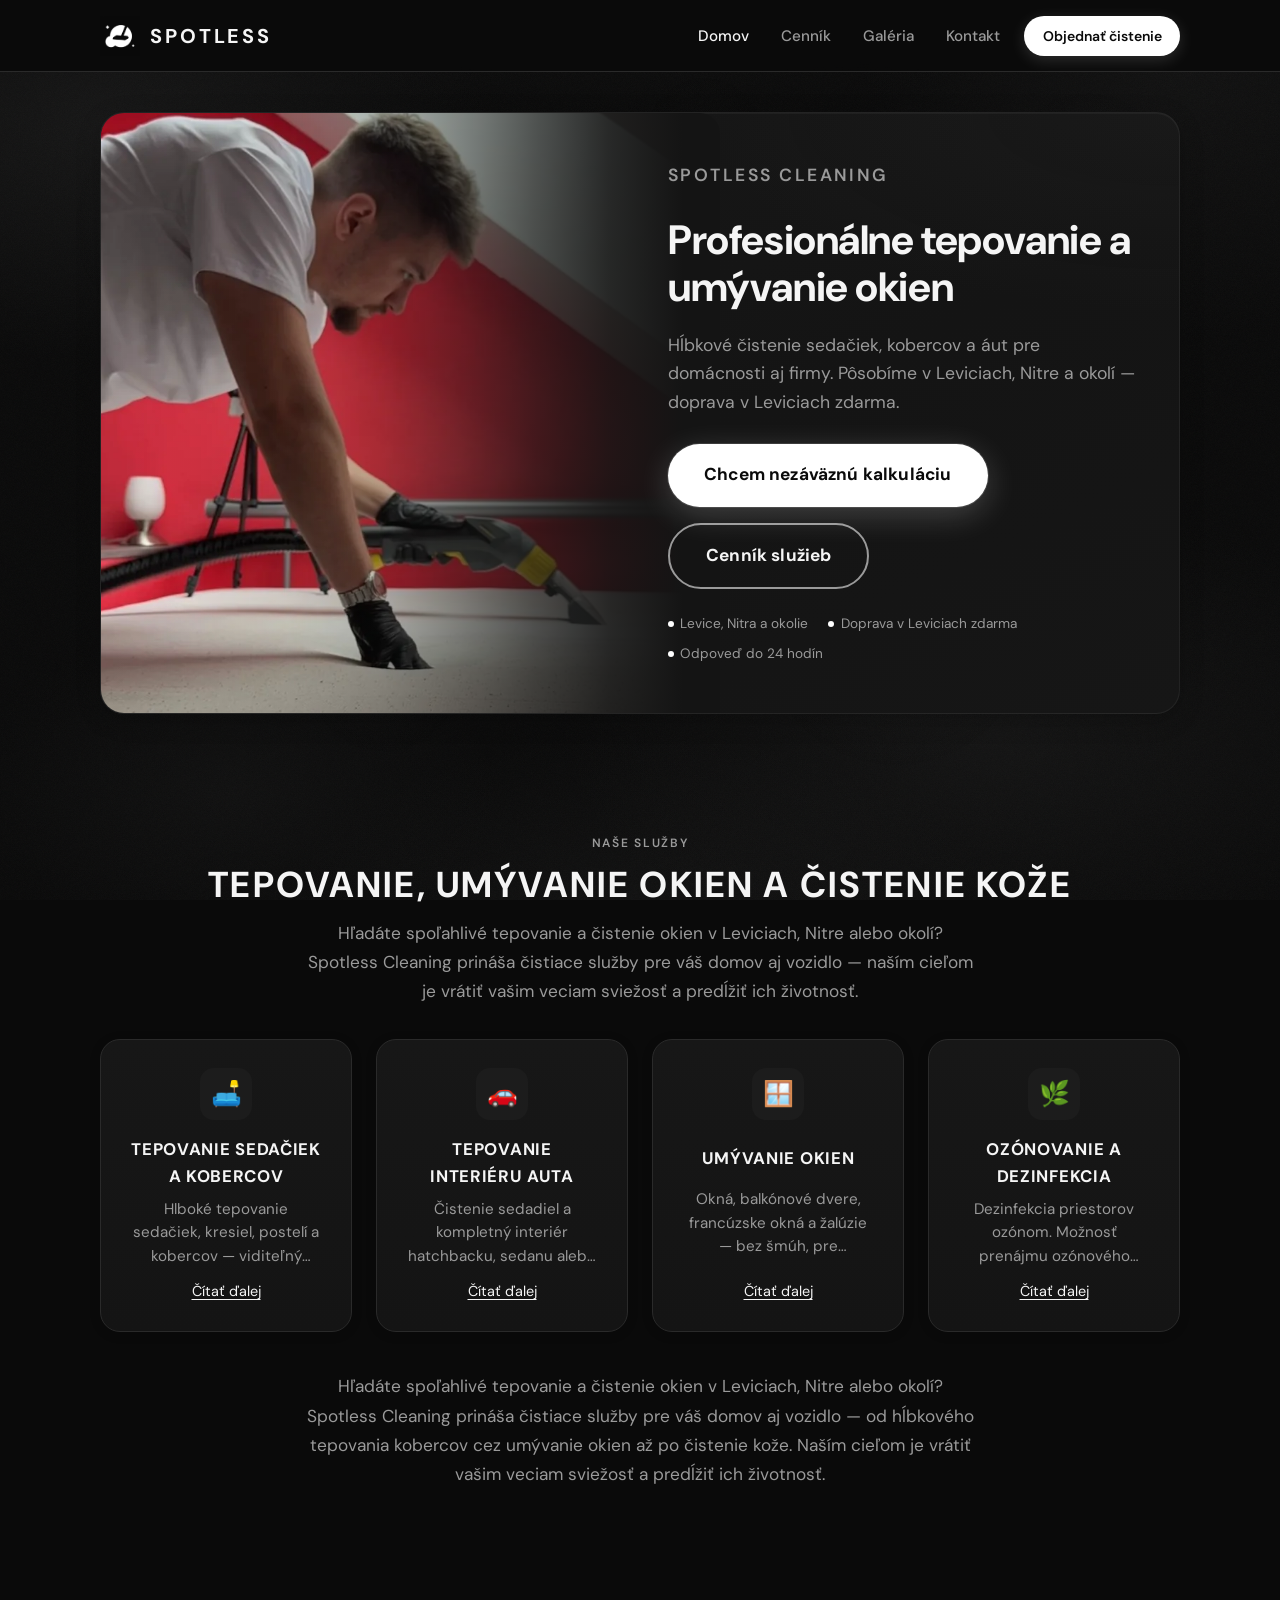
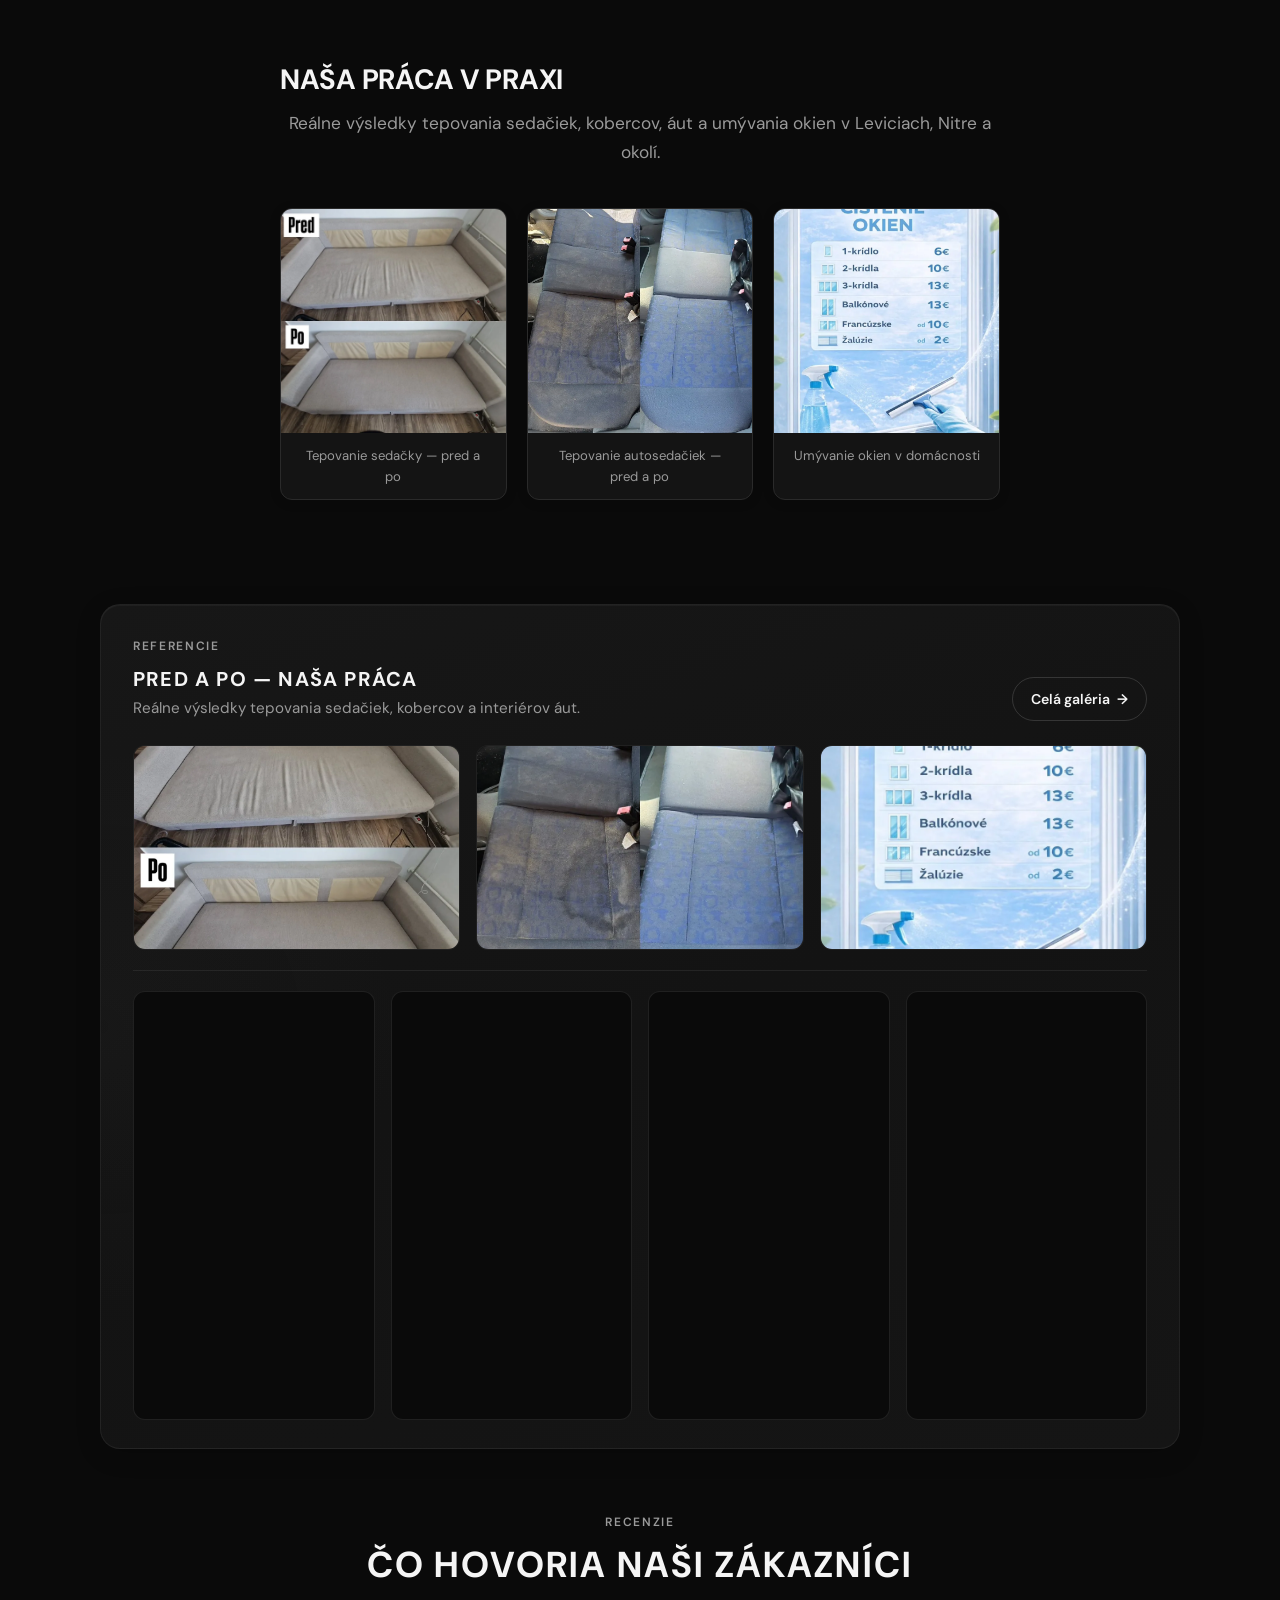
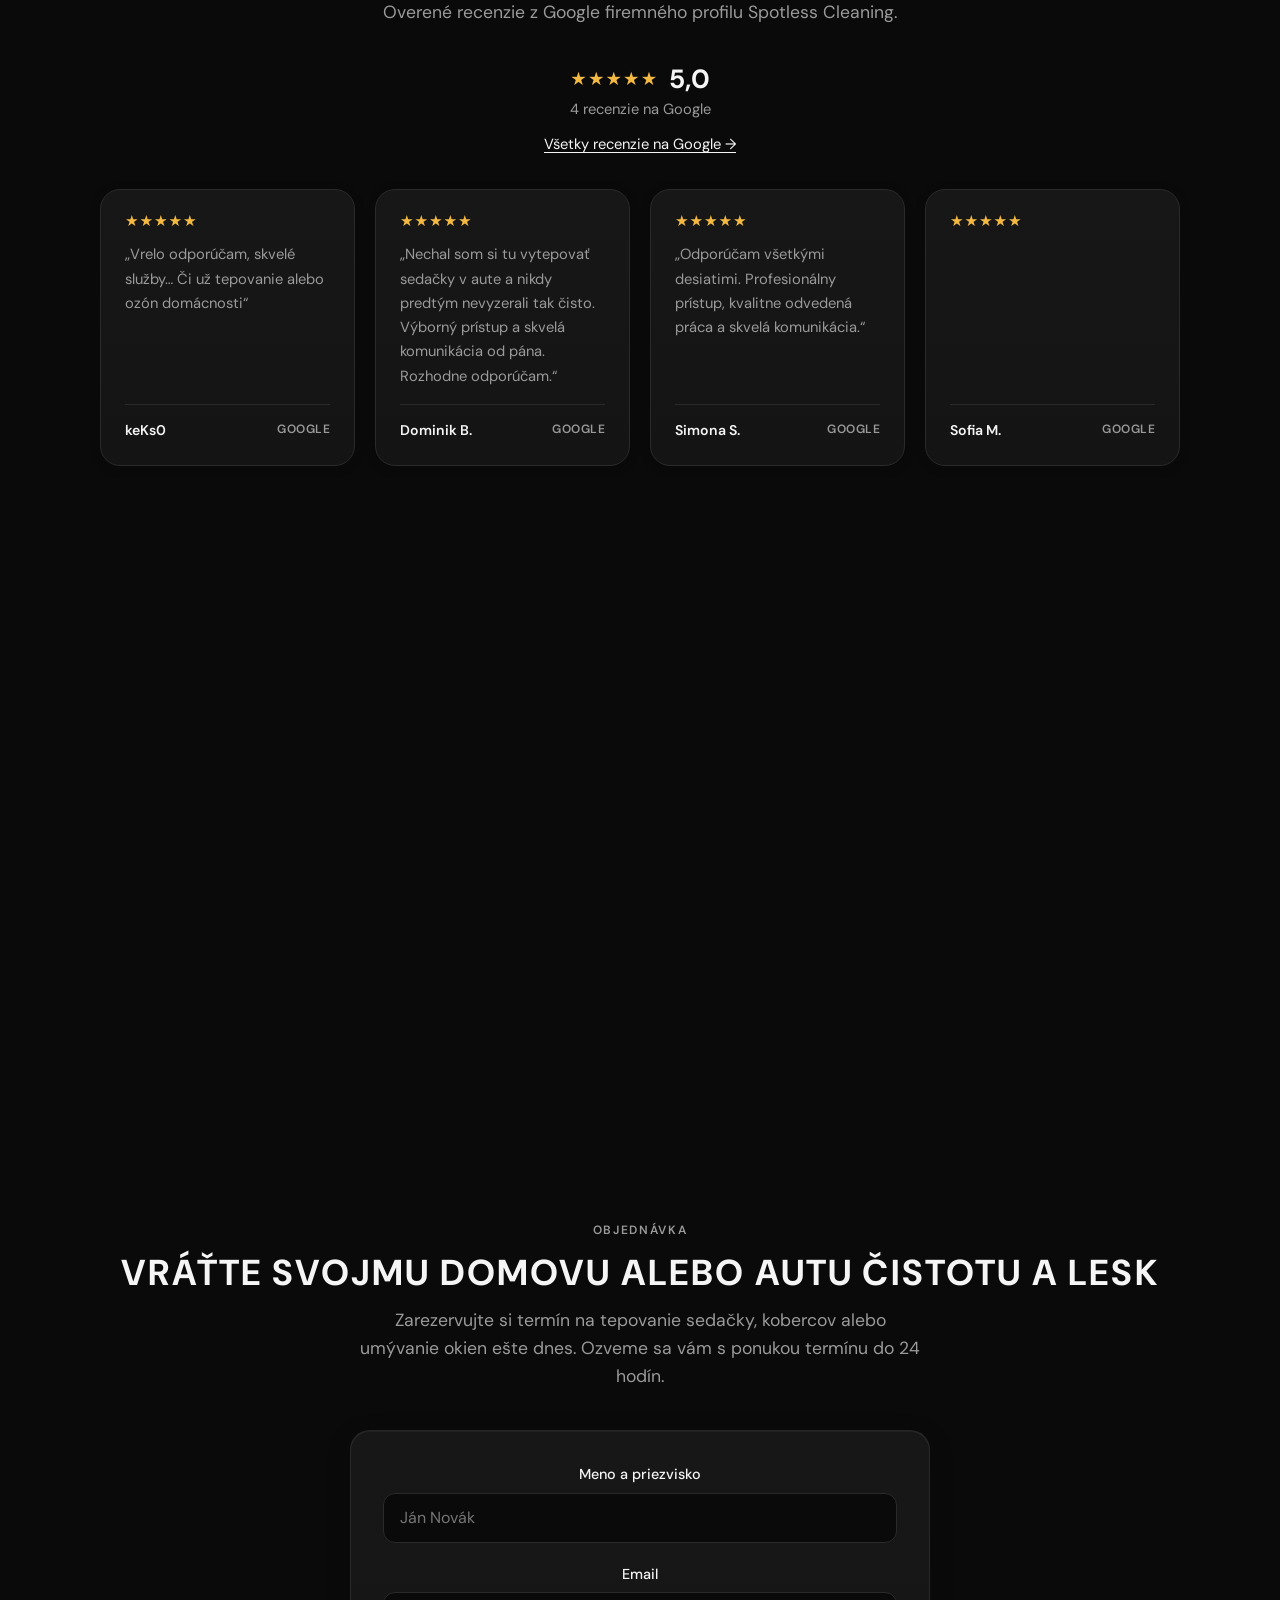
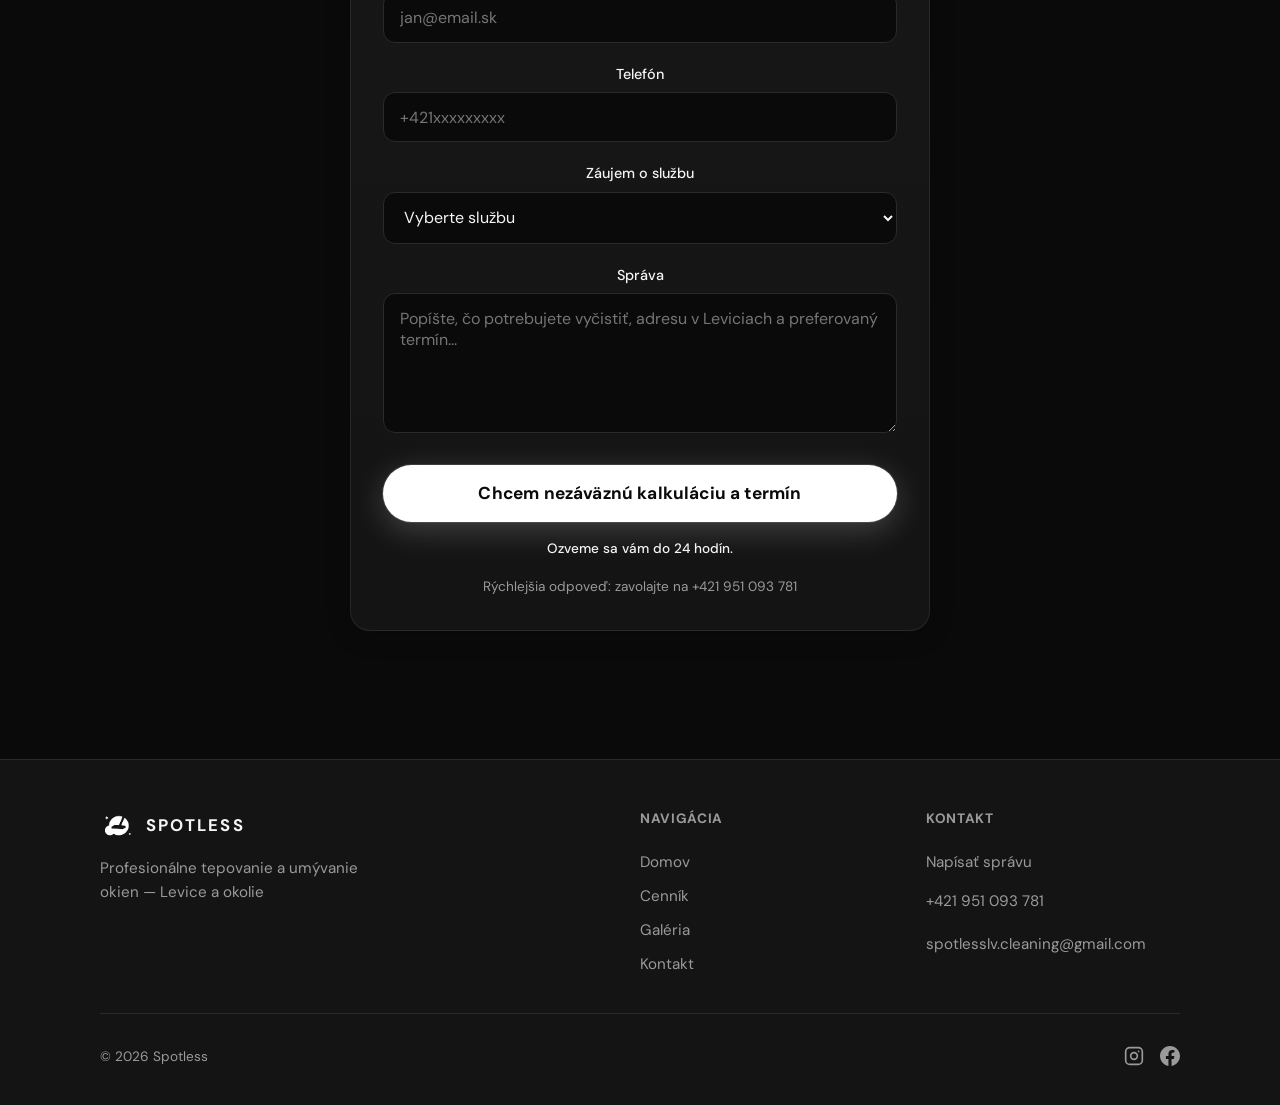
==== index.html @ b4bab952 "Cookiebot" ====
<!DOCTYPE html>
<html lang="sk">
<head>
  <meta charset="UTF-8">
  <meta name="viewport" content="width=device-width, initial-scale=1.0">
  <script src="/js/cookiebot-config.js"></script>
  <script src="/js/cookiebot-init.js"></script>
  <meta name="description" content="Hĺbkové tepovanie sedačiek, kobercov, áut a umývanie okien v Leviciach a Nitre. Vráťte čistotu svojmu domovu či vozidlu. Objednajte si overenú kvalitu.">
  <link rel="canonical" href="https://www.spotlesscleaning.sk/">
  <link rel="alternate" type="text/plain" href="/llms.txt" title="LLM site summary">
  <link rel="icon" href="/favicon.ico" sizes="any">
  <link rel="icon" href="/images/favicon-48.png" type="image/png" sizes="48x48">
  <link rel="icon" href="/images/favicon-96.png" type="image/png" sizes="96x96">
  <link rel="apple-touch-icon" href="/images/apple-touch-icon.png" sizes="180x180">
  <link rel="manifest" href="/site.webmanifest">
  <meta property="og:type" content="website">
  <meta property="og:site_name" content="Spotless Cleaning">
  <meta property="og:locale" content="sk_SK">
  <meta property="og:url" content="https://www.spotlesscleaning.sk/">
  <meta property="og:title" content="Tepovanie a umývanie okien Levice &amp; Nitra | Spotless">
  <meta property="og:description" content="Hĺbkové tepovanie sedačiek, kobercov, áut a umývanie okien v Leviciach a Nitre. Vráťte čistotu svojmu domovu či vozidlu.">
  <meta property="og:image" content="https://www.spotlesscleaning.sk/images/og-image.jpg">
  <meta property="og:image:width" content="1200">
  <meta property="og:image:height" content="630">
  <meta name="twitter:card" content="summary_large_image">
  <meta name="twitter:title" content="Tepovanie a umývanie okien Levice &amp; Nitra | Spotless">
  <meta name="twitter:description" content="Hĺbkové tepovanie sedačiek, kobercov, áut a umývanie okien v Leviciach a Nitre. Vráťte čistotu svojmu domovu či vozidlu.">
  <meta name="twitter:image" content="https://www.spotlesscleaning.sk/images/og-image.jpg">
  <title>Tepovanie a umývanie okien Levice &amp; Nitra | Spotless</title>
  <link rel="preload" href="/images/hero-cleaning.webp" as="image" type="image/webp" fetchpriority="high">
  <link rel="preconnect" href="https://fonts.googleapis.com">
  <link rel="preconnect" href="https://fonts.gstatic.com" crossorigin>
  <link href="https://fonts.googleapis.com/css2?family=DM+Sans:ital,opsz,wght@0,9..40,400;0,9..40,500;0,9..40,600;0,9..40,700&display=swap" rel="stylesheet" media="print" onload="this.media='all'">
  <noscript><link href="https://fonts.googleapis.com/css2?family=DM+Sans:ital,opsz,wght@0,9..40,400;0,9..40,500;0,9..40,600;0,9..40,700&display=swap" rel="stylesheet"></noscript>
  <link rel="stylesheet" href="/css/style.css">
  <link rel="stylesheet" href="/css/cookiebot-custom.css">
  <script type="text/plain" data-cookieconsent="statistics" async src="https://www.googletagmanager.com/gtag/js?id=G-7Y9ZVSKEVJ"></script>
  <script type="text/plain" data-cookieconsent="statistics" src="/js/gtag-init.js"></script>
  <script type="application/ld+json" id="local-business-schema">
  {
    "@context": "https://schema.org",
    "@type": "LocalBusiness",
    "name": "Spotless Cleaning",
    "url": "https://www.spotlesscleaning.sk/",
    "image": "https://www.spotlesscleaning.sk/images/favicon-192.png",
    "logo": "https://www.spotlesscleaning.sk/images/favicon-192.png",
    "telephone": "+421951093781",
    "email": "spotlesslv.cleaning@gmail.com",
    "description": "Hĺbkové tepovanie sedačiek, kobercov, áut a umývanie okien v Leviciach a Nitre.",
    "priceRange": "€",
    "address": {
      "@type": "PostalAddress",
      "streetAddress": "Dolná Seč 201",
      "postalCode": "935 31",
      "addressLocality": "Dolná Seč",
      "addressRegion": "Nitra",
      "addressCountry": "SK"
    },
    "areaServed": "Levice, Nitra a okolie",
    "sameAs": [
      "https://www.instagram.com/spotless_cleaning__/",
      "https://www.facebook.com/p/Spotless-Cleaning-61558413235487/",
      "https://www.google.com/maps/place/Spotless+Cleaning+-+Tepovanie+%2F+%C4%8Cistenie+okien/@48.1765968,18.5653346,17z/data=!4m8!3m7!1s0x476add000aff8c21:0x2d3ed82480fbe38d!8m2!3d48.1765968!4d18.5653346!9m1!1b1"
    ],
    "aggregateRating": {
      "@type": "AggregateRating",
      "ratingValue": "5",
      "reviewCount": "4",
      "bestRating": "5",
      "worstRating": "1"
    },
    "review": [
      {
        "@type": "Review",
        "author": { "@type": "Person", "name": "keKs0" },
        "reviewRating": { "@type": "Rating", "ratingValue": "5", "bestRating": "5" },
        "reviewBody": "Vrelo odporúčam, skvelé služby… Či už tepovanie alebo ozón domácnosti"
      },
      {
        "@type": "Review",
        "author": { "@type": "Person", "name": "Dominik B." },
        "reviewRating": { "@type": "Rating", "ratingValue": "5", "bestRating": "5" },
        "reviewBody": "Nechal som si tu vytepovať sedačky v aute a nikdy predtým nevyzerali tak čisto. Výborný prístup a skvelá komunikácia od pána. Rozhodne odporúčam."
      },
      {
        "@type": "Review",
        "author": { "@type": "Person", "name": "Simona S." },
        "reviewRating": { "@type": "Rating", "ratingValue": "5", "bestRating": "5" },
        "reviewBody": "Odporúčam všetkými desiatimi. Profesionálny prístup, kvalitne odvedená práca a skvelá komunikácia."
      }
    ]
  }
  </script>
  <script type="application/ld+json" id="faq-schema">
  {
    "@context": "https://schema.org",
    "@type": "FAQPage",
    "mainEntity": [
      {
        "@type": "Question",
        "name": "Koľko stojí tepovanie auta?",
        "acceptedAnswer": {
          "@type": "Answer",
          "text": "Cena závisí od veľkosti vozidla a miery znečistenia. Kompletný prehľad nájdete v našom cenníku. Pre zákazníkov v Leviciach platí doprava zdarma, pre Nitru a okolie ju kalkulujeme individuálne."
        }
      },
      {
        "@type": "Question",
        "name": "Ako dlho po tepovaní schne sedačka alebo koberec?",
        "acceptedAnswer": {
          "@type": "Answer",
          "text": "Doba schnutia po hĺbkovom tepovaní sedačiek a kobercov zvyčajne trvá 6 až 12 hodín v závislosti od teploty v miestnosti, vlhkosti vzduchu a typu materiálu. Odporúčame miestnosť po našom odchode dobre vyvetrať."
        }
      },
      {
        "@type": "Question",
        "name": "Čo všetko zahŕňa čistenie kože a ošetrenie kožených sedačiek?",
        "acceptedAnswer": {
          "@type": "Answer",
          "text": "Proces zahŕňa vysávanie nečistôt, jemné ručné čistenie špeciálnym penovým čističom na kožu, odstránenie mastnoty a následné ošetrenie balzamom (impregnáciou). To koži vráti pružnosť a chráni ju pred UV žiarením a popraskaním."
        }
      },
      {
        "@type": "Question",
        "name": "Vykonávate umývanie okien v domácnosti aj počas zimy?",
        "acceptedAnswer": {
          "@type": "Answer",
          "text": "Áno, umývanie okien a čistenie okien realizujeme aj počas chladnejších mesiacov, pokiaľ teploty neklesnú výrazne pod bod mrazu, kedy by čistiace prípravky na skle zamŕzali."
        }
      },
      {
        "@type": "Question",
        "name": "Prečo si vybrať Spotless Cleaning?",
        "acceptedAnswer": {
          "@type": "Answer",
          "text": "Sme lokálny špecialista s osobným prístupom. Používame profesionálnu techniku a ekologické prostriedky bezpečné pre deti aj domácich miláčikov. Pôsobíme v Leviciach, Nitre a okolí — doprava v rámci mesta Levice je zdarma."
        }
      }
    ]
  }
  </script>
</head>
<body data-page="home">

  <header class="site-header">
    <div class="container header-inner">
      <a href="/" class="logo" aria-label="Spotless Cleaning — domov">
        <img src="/images/logo-spotless.png" alt="" class="logo-mark" width="40" height="40" aria-hidden="true">
        <span class="logo-text">SPOTLESS</span>
      </a>
      <div class="header-actions">
        <nav class="nav-desktop" aria-label="Hlavná navigácia">
          <a href="/" data-page="home">Domov</a>
          <a href="/cennik" data-page="pricing">Cenník</a>
          <a href="/galeria" data-page="gallery">Galéria</a>
          <a href="/kontakt" data-page="contact">Kontakt</a>
        </nav>
        <a href="#objednavka" class="btn btn-primary btn-sm nav-cta" data-nav-cta>Objednať čistenie</a>
      </div>
      <button class="menu-toggle" aria-label="Otvoriť menu" aria-expanded="false" aria-controls="mobile-nav">
        <span></span><span></span><span></span>
      </button>
    </div>
    <nav id="mobile-nav" class="nav-mobile" aria-label="Mobilná navigácia">
      <a href="/" data-page="home">Domov</a>
      <a href="/cennik" data-page="pricing">Cenník</a>
      <a href="/galeria" data-page="gallery">Galéria</a>
      <a href="/kontakt" data-page="contact">Kontakt</a>
      <a href="#objednavka" class="btn btn-primary btn-block nav-mobile-cta" data-nav-cta>Objednať čistenie</a>
    </nav>
  </header>

  <main>
    <section class="hero">
      <div class="container">
        <div class="hero-block">
          <div class="hero-visual">
            <picture>
              <source srcset="/images/hero-cleaning.webp" type="image/webp">
              <img id="hero-image" src="/images/hero-cleaning.png" alt="Profesionálne tepovanie sedačiek — Spotless Cleaning" width="800" height="1000" fetchpriority="high">
            </picture>
          </div>
          <div class="hero-content">
            <p class="hero-eyebrow">Spotless Cleaning</p>
            <h1 id="hero-headline">Profesionálne tepovanie a umývanie okien</h1>
            <p id="hero-subheadline">Hĺbkové čistenie sedačiek, kobercov a áut pre domácnosti aj firmy. Pôsobíme v Leviciach, Nitre a okolí.</p>
            <div class="hero-actions">
              <a href="#objednavka" class="btn btn-primary btn-lg" id="hero-cta-primary"><span class="btn-label btn-label--desktop">Chcem nezáväznú kalkuláciu</span><span class="btn-label btn-label--mobile">Nezáväzná kalkulácia</span></a>
              <a href="/cennik" class="btn btn-outline btn-lg" id="hero-cta-secondary">Cenník služieb</a>
            </div>
            <ul class="hero-trust" id="hero-trust">
              <li>Levice, Nitra a okolie</li>
              <li>Doprava v Leviciach zdarma</li>
              <li>Odpoveď do 24 hodín</li>
            </ul>
          </div>
        </div>
      </div>
    </section>

    <section class="section" data-section="services">
      <div class="container section-head--center">
        <p class="section-eyebrow" data-section-eyebrow>Naše služby</p>
        <h2 class="section-title" data-section-title>Tepovanie, umývanie okien a čistenie kože</h2>
        <p class="section-subtitle section-subtitle--center seo-intro" data-section-subtitle>Hľadáte spoľahlivé tepovanie a čistenie okien v Leviciach, Nitre alebo okolí? Spotless Cleaning prináša čistiace služby pre váš domov aj vozidlo — naším cieľom je vrátiť vašim veciam sviežosť a predĺžiť ich životnosť.</p>
        <div class="features-grid features-grid--expandable" id="services-grid" data-static-content="true">
          <article class="feature-card feature-card--expandable">
            <div class="feature-card__head">
              <div class="feature-icon" aria-hidden="true">🛋️</div>
              <h3>Tepovanie sedačiek a kobercov</h3>
              <p class="feature-card__teaser">Hlboké tepovanie sedačiek, kresiel, postelí a kobercov — viditeľný výsledok pred a po.</p>
              <span class="feature-card__more">Čítať ďalej</span>
            </div>
            <div class="feature-card__detail" aria-hidden="true">
              <div class="feature-card__detail-inner">
                <p>Ponúkame komplexné služby zamerané na <a href="/galeria">tepovanie sedačiek</a> a tepovanie gaučov, ktoré zbavia nábytok prachu, škvŕn a nepríjemných pachov. Pracujeme s certifikovanými prípravkami a prídeme priamo k vám — prehľad cien nájdete v <a href="/cennik">cenníku</a>.</p>
                <h4>Hĺbkové tepovanie sedačiek a gaučov</h4>
                <p>Čistenie sedačiek odstraňuje nečistoty a alergény z hĺbky vlákien. Prídeme s profesionálnym vybavením priamo k vám domov.</p>
                <h4>Tepovanie kobercov</h4>
                <p>Hĺbkové čistenie kobercov oživí ich vzhľad. Pre zákazníkov v Leviciach je doprava pri tepovaní kobercov zdarma.</p>
                <h4>Čistenie kože v domácnosti</h4>
                <p>Kožený nábytok vyžaduje špeciálnu starostlivosť. Vykonávame šetrné čistenie s následnou impregnáciou. <a href="/cennik">Viac v cenníku služieb.</a></p>
                <button type="button" class="feature-card__less">Čítať menej</button>
              </div>
            </div>
          </article>
          <article class="feature-card feature-card--expandable">
            <div class="feature-card__head">
              <div class="feature-icon" aria-hidden="true">🚗</div>
              <h3>Tepovanie interiéru auta</h3>
              <p class="feature-card__teaser">Čistenie sedadiel a kompletný interiér hatchbacku, sedanu alebo SUV. Kufor aj koberce.</p>
              <span class="feature-card__more">Čítať ďalej</span>
            </div>
            <div class="feature-card__detail" aria-hidden="true">
              <div class="feature-card__detail-inner">
                <p>Trávite v aute veľa času? Doprajte interiéru hĺbkové tepovanie vrátane kufra a koberčekov. Tepovanie autosedačiek odstráni škvrny od jedla, nápojov aj potu.</p>
                <h4>Čistenie kože v aute</h4>
                <p>Šetrné čistenie kožených sedačiek s impregnáciou, ktorá chráni materiál pred popraskaním. Ceny nájdete transparentne v <a href="/cennik">cenníku</a> — bez skrytých poplatkov.</p>
                <button type="button" class="feature-card__less">Čítať menej</button>
              </div>
            </div>
          </article>
          <article class="feature-card feature-card--expandable">
            <div class="feature-card__head">
              <div class="feature-icon" aria-hidden="true">🪟</div>
              <h3>Umývanie okien</h3>
              <p class="feature-card__teaser">Okná, balkónové dvere, francúzske okná a žalúzie — bez šmúh, pre domácnosti aj firmy.</p>
              <span class="feature-card__more">Čítať ďalej</span>
            </div>
            <div class="feature-card__detail" aria-hidden="true">
              <div class="feature-card__detail-inner">
                <p>Špinavé okná bránia prirodzenému svetlu. Zabezpečujeme <a href="/kontakt">umývanie okien v domácnosti</a> aj vo firmách — sklá, rámy, kľučky a parapety, bez šmúh.</p>
                <p>Realizujeme aj počas chladnejších mesiacov, pokiaľ teploty neklesnú pod bod mrazu.</p>
                <button type="button" class="feature-card__less">Čítať menej</button>
              </div>
            </div>
          </article>
          <article class="feature-card feature-card--expandable">
            <div class="feature-card__head">
              <div class="feature-icon" aria-hidden="true">🌿</div>
              <h3>Ozónovanie a dezinfekcia</h3>
              <p class="feature-card__teaser">Dezinfekcia priestorov ozónom. Možnosť prenájmu ozónového stroja od 15 €.</p>
              <span class="feature-card__more">Čítať ďalej</span>
            </div>
            <div class="feature-card__detail" aria-hidden="true">
              <div class="feature-card__detail-inner">
                <p>Dezinfekcia priestorov ozónom je účinná proti pachom, baktériám a alergénom — vhodná pre autá, byty aj kancelárie. Odstraňuje zápach po fajčení, zvieratách či vlhkosti.</p>
                <p>Okrem profesionálneho ozónovania ponúkame aj prenájom ozónového prístroja — ceny od 15 € nájdete v <a href="/cennik">cenníku</a>.</p>
                <button type="button" class="feature-card__less">Čítať menej</button>
              </div>
            </div>
          </article>
        </div>
        <p class="services-outro seo-intro">Hľadáte spoľahlivé tepovanie a čistenie okien v Leviciach, Nitre alebo okolí? Spotless Cleaning prináša čistiace služby pre váš domov aj vozidlo — od hĺbkového tepovania kobercov cez umývanie okien až po čistenie kože. Naším cieľom je vrátiť vašim veciam sviežosť a predĺžiť ich životnosť.</p>
      </div>
    </section>

    <section class="section seo-content">
      <div class="container seo-content__inner">
        <h2 class="section-title section-title--center">Naša práca v praxi</h2>
        <p class="seo-intro seo-intro--center">Reálne výsledky tepovania sedačiek, kobercov, áut a umývania okien v Leviciach, Nitre a okolí.</p>

        <div class="seo-images">
          <figure class="seo-images__item">
            <picture>
              <source srcset="/images/tepovanie-sedaciek-levice-pred-a-po.webp" type="image/webp">
              <img src="/images/tepovanie-sedaciek-levice-pred-a-po.png" alt="Tepovanie sedačky — porovnanie pred a po čistení" loading="lazy" width="400" height="400">
            </picture>
            <figcaption>Tepovanie sedačky — pred a po</figcaption>
          </figure>
          <figure class="seo-images__item">
            <picture>
              <source srcset="/images/tepovanie-autosedaciek-nitra.webp" type="image/webp">
              <img src="/images/tepovanie-autosedaciek-nitra.png" alt="Tepovanie autosedačiek — pred a po čistení" loading="lazy" width="819" height="1024">
            </picture>
            <figcaption>Tepovanie autosedačiek — pred a po</figcaption>
          </figure>
          <figure class="seo-images__item">
            <picture>
              <source srcset="/images/umyvanie-okien-v-domacnosti.webp" type="image/webp">
              <img src="/images/umyvanie-okien-v-domacnosti.png" alt="Umývanie okien v domácnosti — čistenie skiel a rámov" loading="lazy" width="400" height="400">
            </picture>
            <figcaption>Umývanie okien v domácnosti</figcaption>
          </figure>
        </div>
      </div>
    </section>

    <section class="section section--showcase" data-section="gallery">
      <div class="container">
        <div class="showcase-panel">
          <div class="showcase-panel__head">
            <div>
              <p class="section-eyebrow" data-section-eyebrow>Referencie</p>
              <h2 class="section-title" data-section-title>Pred a po — naša práca</h2>
              <p class="section-subtitle showcase-panel__sub" data-section-subtitle>Reálne výsledky tepovania sedačiek, kobercov a interiérov áut.</p>
            </div>
            <a href="/galeria" class="btn btn-outline btn-sm showcase-panel__cta">
              Celá galéria <span aria-hidden="true">→</span>
            </a>
          </div>
          <div class="showcase-panel__media">
            <div class="showcase-panel__photos" id="gallery-preview" data-static-content="true">
              <figure class="gallery-item gallery-item--wide" data-index="0" tabindex="0" role="button" aria-label="Otvoriť: Tepovanie sedačky — porovnanie pred a po čistení">
                <div class="gallery-item__frame">
                  <picture>
                    <source srcset="/images/tepovanie-sedaciek-levice-pred-a-po.webp" type="image/webp">
                    <img src="/images/tepovanie-sedaciek-levice-pred-a-po.png" alt="Tepovanie sedačky — porovnanie pred a po čistení" loading="lazy">
                  </picture>
                </div>
              </figure>
              <figure class="gallery-item gallery-item--wide" data-index="1" tabindex="0" role="button" aria-label="Otvoriť: Tepovanie autosedačiek — pred a po čistení">
                <div class="gallery-item__frame">
                  <picture>
                    <source srcset="/images/tepovanie-autosedaciek-nitra.webp" type="image/webp">
                    <img src="/images/tepovanie-autosedaciek-nitra.png" alt="Tepovanie autosedačiek — pred a po čistení" loading="lazy">
                  </picture>
                </div>
              </figure>
              <figure class="gallery-item gallery-item--wide" data-index="2" tabindex="0" role="button" aria-label="Otvoriť: Umývanie okien v domácnosti — čistenie skiel a rámov">
                <div class="gallery-item__frame">
                  <picture>
                    <source srcset="/images/umyvanie-okien-v-domacnosti.webp" type="image/webp">
                    <img src="/images/umyvanie-okien-v-domacnosti.png" alt="Umývanie okien v domácnosti — čistenie skiel a rámov" loading="lazy">
                  </picture>
                </div>
              </figure>
            </div>
            <div class="showcase-panel__reels" id="home-reels-track"></div>
          </div>
        </div>
      </div>
    </section>

    <section class="section reviews-section" id="recenzie" data-section="reviews">
      <div class="container section-head--center">
        <p class="section-eyebrow" data-section-eyebrow>Recenzie</p>
        <h2 class="section-title" data-section-title>Čo hovoria naši zákazníci</h2>
        <p class="section-subtitle section-subtitle--center" data-section-subtitle>Overené recenzie z Google firemného profilu Spotless Cleaning.</p>

        <div class="reviews-summary">
          <div class="reviews-summary__rating" aria-label="Hodnotenie 5 z 5">
            <span class="review-stars review-stars--lg" aria-hidden="true">★★★★★</span>
            <span class="reviews-summary__score">5,0</span>
          </div>
          <p class="reviews-summary__meta">4 recenzie na Google</p>
          <a class="reviews-summary__link" href="https://www.google.com/maps/place/Spotless+Cleaning+-+Tepovanie+%2F+%C4%8Cistenie+okien/@48.1765968,18.5653346,17z/data=!4m8!3m7!1s0x476add000aff8c21:0x2d3ed82480fbe38d!8m2!3d48.1765968!4d18.5653346!9m1!1b1" target="_blank" rel="noopener noreferrer">Všetky recenzie na Google →</a>
        </div>

        <div class="reviews-grid" id="reviews-grid" data-static-content="true">
          <article class="review-card">
            <div class="review-stars" aria-label="5 z 5 hviezdičiek">★★★★★</div>
            <blockquote class="review-card__text">„Vrelo odporúčam, skvelé služby… Či už tepovanie alebo ozón domácnosti“</blockquote>
            <footer class="review-card__footer">
              <cite class="review-card__author">keKs0</cite>
              <span class="review-card__source">Google</span>
            </footer>
          </article>
          <article class="review-card">
            <div class="review-stars" aria-label="5 z 5 hviezdičiek">★★★★★</div>
            <blockquote class="review-card__text">„Nechal som si tu vytepovať sedačky v aute a nikdy predtým nevyzerali tak čisto. Výborný prístup a skvelá komunikácia od pána. Rozhodne odporúčam.“</blockquote>
            <footer class="review-card__footer">
              <cite class="review-card__author">Dominik B.</cite>
              <span class="review-card__source">Google</span>
            </footer>
          </article>
          <article class="review-card">
            <div class="review-stars" aria-label="5 z 5 hviezdičiek">★★★★★</div>
            <blockquote class="review-card__text">„Odporúčam všetkými desiatimi. Profesionálny prístup, kvalitne odvedená práca a skvelá komunikácia.“</blockquote>
            <footer class="review-card__footer">
              <cite class="review-card__author">Simona S.</cite>
              <span class="review-card__source">Google</span>
            </footer>
          </article>
          <article class="review-card review-card--rating-only">
            <div class="review-stars" aria-label="5 z 5 hviezdičiek">★★★★★</div>
            <footer class="review-card__footer">
              <cite class="review-card__author">Sofia M.</cite>
              <span class="review-card__source">Google</span>
            </footer>
          </article>
        </div>
      </div>
    </section>

    <section class="section faq-section" id="faq">
      <div class="container section-head--center">
        <p class="section-eyebrow">FAQ</p>
        <h2 class="section-title">Často kladené otázky</h2>
        <p class="section-subtitle section-subtitle--center">Odpovede na najčastejšie otázky o tepovaní, čistení kože a umývaní okien.</p>
        <div class="faq-list" id="faq-list" data-static-content="true">
          <details class="faq-item">
            <summary>Koľko stojí tepovanie auta?</summary>
            <p>Cena závisí od veľkosti vozidla a miery znečistenia. Kompletný prehľad nájdete v našom cenníku. Pre zákazníkov v Leviciach platí doprava zdarma, pre Nitru a okolie ju kalkulujeme individuálne.</p>
          </details>
          <details class="faq-item">
            <summary>Ako dlho po tepovaní schne sedačka alebo koberec?</summary>
            <p>Doba schnutia po hĺbkovom tepovaní sedačiek a kobercov zvyčajne trvá 6 až 12 hodín v závislosti od teploty v miestnosti, vlhkosti vzduchu a typu materiálu. Odporúčame miestnosť po našom odchode dobre vyvetrať.</p>
          </details>
          <details class="faq-item">
            <summary>Čo všetko zahŕňa čistenie kože a ošetrenie kožených sedačiek?</summary>
            <p>Proces zahŕňa vysávanie nečistôt, jemné ručné čistenie špeciálnym penovým čističom na kožu, odstránenie mastnoty a následné ošetrenie balzamom (impregnáciou). To koži vráti pružnosť a chráni ju pred UV žiarením a popraskaním.</p>
          </details>
          <details class="faq-item">
            <summary>Vykonávate umývanie okien v domácnosti aj počas zimy?</summary>
            <p>Áno, umývanie okien a čistenie okien realizujeme aj počas chladnejších mesiacov, pokiaľ teploty neklesnú výrazne pod bod mrazu, kedy by čistiace prípravky na skle zamŕzali.</p>
          </details>
          <details class="faq-item">
            <summary>Prečo si vybrať Spotless Cleaning?</summary>
            <p>Sme lokálny špecialista s osobným prístupom. Používame profesionálnu techniku a ekologické prostriedky bezpečné pre deti aj domácich miláčikov. Pôsobíme v Leviciach, Nitre a okolí — doprava v rámci mesta Levice je zdarma.</p>
          </details>
        </div>
      </div>
    </section>

    <section class="section section--order" id="objednavka" data-section="order">
      <div class="container section-head--center">
        <p class="section-eyebrow" data-section-eyebrow>Objednávka</p>
        <h2 class="section-title" data-section-title>Vráťte svojmu domovu alebo autu čistotu a lesk</h2>
        <p class="section-subtitle section-subtitle--center" data-section-subtitle>Zarezervujte si termín na tepovanie sedačky, kobercov alebo umývanie okien ešte dnes. Ozveme sa vám s ponukou termínu do 24 hodín.</p>
        <div class="home-contact-wrap">
          <form class="contact-form contact-form--prominent" id="contact-form">
            <div class="form-error" role="alert"></div>
            <div class="form-success" role="status">
              Ďakujeme za správu! Ozveme sa vám do 24 hodín.
            </div>
            <div class="form-group">
              <label for="name">Meno a priezvisko</label>
              <input type="text" id="name" name="name" required autocomplete="name" placeholder="Ján Novák">
            </div>
            <div class="form-group">
              <label for="email">Email</label>
              <input type="email" id="email" name="email" required autocomplete="email" placeholder="jan@email.sk">
            </div>
            <div class="form-group">
              <label for="phone">Telefón</label>
              <input type="tel" id="phone" name="phone" autocomplete="tel" placeholder="+421xxxxxxxxx">
            </div>
            <div class="form-group">
              <label for="service">Záujem o službu</label>
              <select id="service" name="service">
                <option value="">Vyberte službu</option>
                <option value="tepovanie-sedačky-/-kresla">Tepovanie sedačky / kresla</option>
                <option value="tepovanie-koberca">Tepovanie koberca</option>
                <option value="tepovanie-auta">Tepovanie auta</option>
                <option value="čistenie-okien">Čistenie okien</option>
                <option value="dezinfekcia-ozónom">Dezinfekcia ozónom</option>
                <option value="čistenie-kože">Čistenie kože</option>
                <option value="iné-/-na-mieru">Iné / na mieru</option>
              </select>
            </div>
            <div class="form-group">
              <label for="message">Správa</label>
              <textarea id="message" name="message" required placeholder="Popíšte, čo potrebujete vyčistiť, adresu v Leviciach a preferovaný termín..."></textarea>
            </div>
            <button type="submit" class="btn btn-primary btn-lg btn-block">Chcem nezáväznú kalkuláciu a termín</button>
            <p class="form-note" data-response-time>Ozveme sa vám do 24 hodín.</p>
            <p class="form-note">
              Rýchlejšia odpoveď: zavolajte na <a href="tel:+421951093781">+421 951 093 781</a>
            </p>
          </form>
        </div>
      </div>
    </section>
  </main>

  <footer class="site-footer">
    <div class="container">
      <div class="footer-grid">
        <div class="footer-brand">
          <a href="/" class="logo" aria-label="Spotless Cleaning — domov">
            <img src="/images/logo-spotless.png" alt="" class="logo-mark" width="40" height="40" aria-hidden="true">
            <span class="logo-text">SPOTLESS</span>
          </a>
          <p data-tagline>Profesionálne tepovanie a umývanie okien — Levice a okolie</p>
        </div>
        <div class="footer-col">
          <h4>Navigácia</h4>
          <a href="/">Domov</a>
          <a href="/cennik">Cenník</a>
          <a href="/galeria">Galéria</a>
          <a href="/kontakt">Kontakt</a>
        </div>
        <div class="footer-col">
          <h4>Kontakt</h4>
          <a href="/kontakt">Napísať správu</a>
          <a href="tel:+421951093781" id="contact-phone">+421 951 093 781</a>
          <a href="mailto:spotlesslv.cleaning@gmail.com" id="contact-email">spotlesslv.cleaning@gmail.com</a>
        </div>
      </div>
      <div class="footer-bottom">
        <span>© <span id="footer-year"></span> <span data-business-name>Spotless</span></span>
        <div class="footer-social" data-social-links data-social-style="footer"></div>
      </div>
    </div>
  </footer>

  <div id="lightbox" class="lightbox" role="dialog" aria-modal="true" aria-label="Náhľad obrázka">
    <button id="lightbox-close" class="lightbox-close" aria-label="Zavrieť">×</button>
    <img id="lightbox-img" src="" alt="">
    <p id="lightbox-caption" class="lightbox-caption"></p>
  </div>

  <script defer src="/js/config.js"></script>
  <script defer src="/js/main.js"></script>
</body>
</html>
---- css/style.css ----
/* ===== Variables — Spotless dark (cenník) ===== */
:root {
  --color-bg: #0a0a0a;
  --color-surface: #141414;
  --color-text: #f5f5f5;
  --color-text-muted: #9a9a9a;
  --color-accent: #ffffff;
  --color-accent-dark: #e8e8e8;
  --color-accent-soft: #1c1c1c;
  --color-border: #2a2a2a;
  --font-display: "DM Sans", system-ui, sans-serif;
  --font-body: "DM Sans", system-ui, sans-serif;
  --radius: 12px;
  --radius-lg: 20px;
  --shadow: 0 2px 8px rgba(0, 0, 0, 0.14), 0 10px 28px rgba(0, 0, 0, 0.18);
  --shadow-lg: 0 4px 12px rgba(0, 0, 0, 0.16), 0 18px 44px rgba(0, 0, 0, 0.22);
  --shadow-panel: 0 1px 0 rgba(255, 255, 255, 0.04) inset, 0 6px 24px rgba(0, 0, 0, 0.18);
  --border-subtle: rgba(255, 255, 255, 0.06);
  --max-width: 1120px;
  --header-height: 72px;
}

/* ===== Reset & Base ===== */
*,
*::before,
*::after {
  box-sizing: border-box;
  margin: 0;
  padding: 0;
}

html {
  scroll-behavior: smooth;
}

body {
  font-family: var(--font-body);
  font-size: 1rem;
  line-height: 1.6;
  color: var(--color-text);
  background-color: var(--color-bg);
  background-image:
    radial-gradient(ellipse 42% 36% at 8% 14%, rgba(72, 72, 72, 0.2) 0%, transparent 72%),
    radial-gradient(ellipse 36% 44% at 92% 8%, rgba(58, 58, 58, 0.16) 0%, transparent 68%),
    radial-gradient(ellipse 48% 38% at 78% 82%, rgba(65, 65, 65, 0.18) 0%, transparent 70%),
    radial-gradient(ellipse 32% 28% at 18% 88%, rgba(55, 55, 55, 0.14) 0%, transparent 65%),
    radial-gradient(ellipse 26% 22% at 52% 38%, rgba(45, 45, 45, 0.1) 0%, transparent 58%),
    radial-gradient(ellipse 22% 18% at 68% 52%, rgba(50, 50, 50, 0.08) 0%, transparent 55%),
    radial-gradient(ellipse 55% 45% at 50% 105%, rgba(32, 32, 32, 0.4) 0%, transparent 52%),
    radial-gradient(ellipse 70% 40% at 50% -5%, rgba(28, 28, 28, 0.35) 0%, transparent 48%);
  background-attachment: fixed;
  -webkit-font-smoothing: antialiased;
  position: relative;
  min-height: 100vh;
}

body::before {
  content: "";
  position: fixed;
  inset: 0;
  z-index: -2;
  pointer-events: none;
  background-image:
    radial-gradient(circle 120px at 15% 25%, rgba(90, 90, 90, 0.06) 0%, transparent 100%),
    radial-gradient(circle 90px at 85% 20%, rgba(80, 80, 80, 0.05) 0%, transparent 100%),
    radial-gradient(circle 140px at 70% 70%, rgba(75, 75, 75, 0.055) 0%, transparent 100%),
    radial-gradient(circle 80px at 30% 75%, rgba(85, 85, 85, 0.045) 0%, transparent 100%),
    radial-gradient(circle 60px at 55% 15%, rgba(70, 70, 70, 0.04) 0%, transparent 100%),
    radial-gradient(circle 100px at 40% 55%, rgba(65, 65, 65, 0.035) 0%, transparent 100%);
  background-attachment: fixed;
}

body::after {
  content: "";
  position: fixed;
  inset: 0;
  z-index: -1;
  pointer-events: none;
  opacity: 0.035;
  background-image: url("data:image/svg+xml,%3Csvg viewBox='0 0 512 512' xmlns='http://www.w3.org/2000/svg'%3E%3Cfilter id='n'%3E%3CfeTurbulence type='fractalNoise' baseFrequency='0.75' numOctaves='4' stitchTiles='stitch'/%3E%3C/filter%3E%3Crect width='100%25' height='100%25' filter='url(%23n)'/%3E%3C/svg%3E");
  background-size: 256px 256px;
}

img {
  max-width: 100%;
  height: auto;
  display: block;
}

a {
  color: inherit;
  text-decoration: none;
}

ul {
  list-style: none;
}

/* ===== Layout ===== */
.container {
  width: 100%;
  max-width: var(--max-width);
  margin: 0 auto;
  padding: 0 1.25rem;
}

.section {
  padding: 4rem 0;
}

.section-title {
  font-family: var(--font-display);
  font-size: clamp(1.5rem, 3.5vw, 2.25rem);
  font-weight: 700;
  line-height: 1.2;
  margin-bottom: 0.75rem;
  text-transform: uppercase;
  letter-spacing: 0.06em;
}

.section-subtitle {
  color: var(--color-text-muted);
  font-size: 1.1rem;
  max-width: 560px;
  margin-bottom: 2.5rem;
}

/* ===== Header ===== */
.site-header {
  position: sticky;
  top: 0;
  z-index: 100;
  background: rgba(10, 10, 10, 0.92);
  backdrop-filter: blur(10px) saturate(1.1);
  -webkit-backdrop-filter: blur(10px) saturate(1.1);
  border-bottom: 1px solid var(--color-border);
  height: var(--header-height);
}

.header-inner {
  display: flex;
  align-items: center;
  justify-content: space-between;
  height: var(--header-height);
}

.logo {
  display: flex;
  align-items: center;
  gap: 0.65rem;
  flex-shrink: 0;
  text-decoration: none;
}

.logo-mark {
  display: block;
  width: 40px;
  height: 40px;
  flex-shrink: 0;
  object-fit: contain;
  mix-blend-mode: lighten;
}

.logo-text {
  font-family: var(--font-display);
  font-size: 1.25rem;
  font-weight: 700;
  letter-spacing: 0.14em;
  text-transform: uppercase;
  color: var(--color-text);
  line-height: 1;
  white-space: nowrap;
}

.site-footer .logo-text {
  font-size: 1.05rem;
  letter-spacing: 0.12em;
}

.site-footer .logo-mark {
  width: 36px;
  height: 36px;
}

.nav-desktop {
  display: none;
  gap: 2rem;
}

.nav-desktop a {
  font-size: 0.95rem;
  font-weight: 500;
  color: var(--color-text-muted);
  transition: color 0.2s;
}

.nav-desktop a:hover,
.nav-desktop a.active {
  color: var(--color-text);
}

.menu-toggle {
  display: flex;
  flex-direction: column;
  gap: 5px;
  background: none;
  border: none;
  cursor: pointer;
  padding: 8px;
}

.menu-toggle span {
  display: block;
  width: 24px;
  height: 2px;
  background: var(--color-text);
  transition: transform 0.3s, opacity 0.3s;
}

.menu-toggle[aria-expanded="true"] span:nth-child(1) {
  transform: translateY(7px) rotate(45deg);
}

.menu-toggle[aria-expanded="true"] span:nth-child(2) {
  opacity: 0;
}

.menu-toggle[aria-expanded="true"] span:nth-child(3) {
  transform: translateY(-7px) rotate(-45deg);
}

.nav-mobile {
  display: none;
  position: fixed;
  top: var(--header-height);
  left: 0;
  right: 0;
  background: var(--color-surface);
  border-bottom: 1px solid var(--color-border);
  padding: 1rem 1.25rem 1.5rem;
  box-shadow: var(--shadow);
}

.nav-mobile.open {
  display: block;
}

.nav-mobile a {
  display: block;
  padding: 0.85rem 0;
  font-size: 1.1rem;
  font-weight: 500;
  border-bottom: 1px solid var(--color-border);
}

.nav-mobile a:last-child {
  border-bottom: none;
}

.nav-mobile a.active {
  color: var(--color-text);
}

@media (min-width: 768px) {
  .nav-desktop {
    display: flex;
  }

  .menu-toggle {
    display: none;
  }
}

/* ===== Buttons ===== */
.btn {
  display: inline-flex;
  align-items: center;
  justify-content: center;
  gap: 0.5rem;
  padding: 0.9rem 1.75rem;
  font-family: var(--font-body);
  font-size: 1rem;
  font-weight: 600;
  border: none;
  border-radius: 999px;
  cursor: pointer;
  transition: transform 0.2s, box-shadow 0.2s, background 0.2s;
}

.btn:active {
  transform: scale(0.98);
}

.btn-primary {
  background: var(--color-accent);
  color: #0a0a0a;
  box-shadow:
    0 4px 20px rgba(255, 255, 255, 0.15),
    0 0 0 1px rgba(255, 255, 255, 0.08);
  position: relative;
  overflow: hidden;
}

.btn-primary::after {
  content: "";
  position: absolute;
  inset: 0;
  background: linear-gradient(105deg, transparent 40%, rgba(255, 255, 255, 0.35) 50%, transparent 60%);
  transform: translateX(-100%);
  transition: transform 0.5s ease;
}

.btn-primary:hover::after {
  transform: translateX(100%);
}

.btn-primary:hover {
  background: var(--color-accent-dark);
  transform: translateY(-2px);
  box-shadow:
    0 8px 32px rgba(255, 255, 255, 0.22),
    0 0 0 1px rgba(255, 255, 255, 0.12);
}

.btn-outline {
  background: transparent;
  color: var(--color-text);
  border: 2px solid var(--color-text-muted);
}

.btn-outline:hover {
  border-color: var(--color-accent);
  color: var(--color-accent);
  background: rgba(255, 255, 255, 0.04);
}

.btn-block {
  width: 100%;
}

.btn-sm {
  padding: 0.55rem 1.15rem;
  font-size: 0.875rem;
}

.btn-lg {
  padding: 1.1rem 2.25rem;
  font-size: 1.08rem;
  font-weight: 700;
  letter-spacing: 0.01em;
}

.btn-primary.btn-lg {
  box-shadow:
    0 8px 32px rgba(255, 255, 255, 0.2),
    0 0 0 1px rgba(255, 255, 255, 0.12);
}

.btn-primary.btn-lg:hover {
  box-shadow:
    0 12px 40px rgba(255, 255, 255, 0.28),
    0 0 0 1px rgba(255, 255, 255, 0.18);
}

.btn-outline.btn-lg {
  border-width: 2px;
}

.btn-label--desktop {
  display: none;
}

.btn-label--mobile {
  display: inline;
}

@media (min-width: 768px) {
  .btn-label--desktop {
    display: inline;
  }

  .btn-label--mobile {
    display: none;
  }
}

/* ===== Header CTA ===== */
.header-actions {
  display: none;
  align-items: center;
  gap: 1.5rem;
}

@media (min-width: 768px) {
  .header-actions {
    display: flex;
  }
}

.nav-cta {
  display: none;
  white-space: nowrap;
  box-shadow: 0 4px 16px rgba(255, 255, 255, 0.14);
}

.nav-mobile-cta {
  display: flex !important;
  align-items: center;
  justify-content: center;
  width: 100%;
  margin-top: 1rem;
  padding: 0.9rem 1.75rem !important;
  text-align: center;
  border-bottom: none !important;
}

@media (min-width: 768px) {
  .nav-cta {
    display: inline-flex;
  }
}

/* ===== Section typography ===== */
.section-eyebrow {
  font-size: 0.75rem;
  font-weight: 600;
  text-transform: uppercase;
  letter-spacing: 0.14em;
  color: var(--color-text-muted);
  margin-bottom: 0.65rem;
}

.section-head--center {
  text-align: center;
}

.section-head--center .section-subtitle {
  margin-left: auto;
  margin-right: auto;
}

.section-head--center .features-grid {
  margin-top: 0.5rem;
}

.section-subtitle--center {
  text-align: center;
}

.section--order {
  padding-top: 0.5rem;
}

.section--cta {
  padding-top: 2rem;
  padding-bottom: 4rem;
}

/* ===== Hero ===== */
.hero {
  padding: 1.75rem 0 2.5rem;
}

.hero-block {
  display: grid;
  grid-template-columns: 1fr;
  background:
    radial-gradient(ellipse 80% 60% at 100% 0%, rgba(55, 55, 55, 0.12) 0%, transparent 55%),
    linear-gradient(155deg, #181818 0%, #141414 55%, #161616 100%);
  border: 1px solid var(--border-subtle);
  border-radius: calc(var(--radius-lg) + 4px);
  overflow: hidden;
  box-shadow: var(--shadow-panel);
}

.hero-visual {
  position: relative;
  min-height: 260px;
  overflow: hidden;
  border-radius: var(--radius-lg) var(--radius-lg) 0 0;
}

.hero-visual picture {
  display: block;
  width: 100%;
  height: 100%;
  min-height: 260px;
}

.hero-visual img {
  width: 100%;
  height: 100%;
  min-height: 260px;
  object-fit: cover;
  object-position: 55% 28%;
  display: block;
}

.hero-visual::after {
  content: "";
  position: absolute;
  inset: 0;
  background: linear-gradient(
    to bottom,
    rgba(20, 20, 20, 0.05) 0%,
    rgba(20, 20, 20, 0.45) 55%,
    #141414 100%
  );
  pointer-events: none;
}

.hero-content {
  padding: 1.75rem 1.5rem 2rem;
}

.hero-eyebrow {
  font-size: 0.8rem;
  font-weight: 600;
  text-transform: uppercase;
  letter-spacing: 0.14em;
  color: var(--color-text-muted);
  margin-bottom: 1rem;
  animation: fadeInUp 0.7s ease forwards;
}

.hero-content h1 {
  font-family: var(--font-display);
  font-size: clamp(1.75rem, 4.2vw, 2.65rem);
  font-weight: 700;
  line-height: 1.15;
  letter-spacing: -0.01em;
  margin-bottom: 1.25rem;
  animation: fadeInUp 0.7s ease 0.1s forwards;
  opacity: 0;
}

.hero-content p {
  font-size: 1.05rem;
  color: var(--color-text-muted);
  margin-bottom: 1.75rem;
  max-width: 520px;
  animation: fadeInUp 0.7s ease 0.2s forwards;
  opacity: 0;
}

.hero-actions {
  display: flex;
  flex-wrap: wrap;
  gap: 1rem;
  animation: fadeInUp 0.7s ease 0.3s forwards;
  opacity: 0;
}

.hero-trust {
  display: flex;
  flex-wrap: wrap;
  gap: 0.5rem 1.25rem;
  margin-top: 1.5rem;
  animation: fadeInUp 0.7s ease 0.4s forwards;
  opacity: 0;
}

.hero-trust li {
  font-size: 0.85rem;
  color: var(--color-text-muted);
  display: flex;
  align-items: center;
  gap: 0.4rem;
}

.hero-trust li::before {
  content: "";
  width: 6px;
  height: 6px;
  border-radius: 50%;
  background: var(--color-accent);
  flex-shrink: 0;
}

@media (min-width: 768px) {
  .hero {
    padding: 2.5rem 0 3.5rem;
  }

  .hero-block {
    grid-template-columns: 1fr 1fr;
    align-items: stretch;
    min-height: 420px;
  }

  .hero-visual {
    position: relative;
    min-height: 100%;
    height: 100%;
    width: calc(100% + 5rem);
    margin-right: -5rem;
    z-index: 0;
  }

  .hero-visual img {
    position: absolute;
    inset: -4%;
    width: 108%;
    height: 108%;
    min-height: 100%;
    object-position: 55% center;
  }

  .hero-visual::after {
    background: linear-gradient(
      to right,
      transparent 0%,
      rgba(20, 20, 20, 0.03) 15%,
      rgba(20, 20, 20, 0.12) 30%,
      rgba(20, 20, 20, 0.28) 45%,
      rgba(20, 20, 20, 0.5) 58%,
      rgba(20, 20, 20, 0.72) 70%,
      rgba(20, 20, 20, 0.9) 82%,
      #141414 94%,
      #141414 100%
    );
  }

  .hero-content {
    position: relative;
    z-index: 1;
    display: flex;
    flex-direction: column;
    justify-content: center;
    padding: 2.5rem 2.25rem 2.5rem 1.5rem;
  }
}

@media (min-width: 1024px) {
  .hero-block {
    min-height: 460px;
  }

  .hero-content {
    padding: 3rem 2.75rem 3rem 1.75rem;
  }

  .hero-content h1 {
    font-size: clamp(2rem, 3.2vw, 2.85rem);
  }

  .hero-content p {
    font-size: 1.1rem;
  }
}

@keyframes fadeInUp {
  from { opacity: 0; transform: translateY(20px); }
  to { opacity: 1; transform: translateY(0); }
}

/* ===== Features / Cards ===== */
.features-grid {
  display: grid;
  gap: 1.5rem;
}

@media (min-width: 640px) {
  .features-grid {
    grid-template-columns: repeat(2, 1fr);
  }
}

@media (min-width: 1024px) {
  .features-grid {
    grid-template-columns: repeat(4, 1fr);
  }
}

.feature-card {
  position: relative;
  background: linear-gradient(180deg, #171717 0%, #141414 100%);
  border: 1px solid var(--color-border);
  border-radius: var(--radius-lg);
  padding: 1.75rem;
  box-shadow: 0 2px 12px rgba(0, 0, 0, 0.12);
  transition:
    box-shadow 0.35s ease,
    transform 0.35s ease,
    border-color 0.35s ease;
  overflow: hidden;
}

.feature-card::before {
  content: "";
  position: absolute;
  inset: 0;
  border-radius: inherit;
  opacity: 0;
  transition: opacity 0.35s ease;
  background: radial-gradient(ellipse at 50% 0%, rgba(255, 255, 255, 0.06) 0%, transparent 70%);
  pointer-events: none;
}

.feature-card:not(.feature-card--expandable):hover {
  transform: translateY(-4px);
  border-color: rgba(255, 255, 255, 0.14);
  box-shadow:
    0 1px 0 rgba(255, 255, 255, 0.05) inset,
    0 8px 28px rgba(0, 0, 0, 0.22);
}

.feature-card:not(.feature-card--expandable):hover::before {
  opacity: 1;
}

.feature-icon {
  width: 52px;
  height: 52px;
  background: var(--color-accent-soft);
  border-radius: 14px;
  display: flex;
  align-items: center;
  justify-content: center;
  font-size: 1.55rem;
  margin-bottom: 1rem;
  border: 1px solid transparent;
  transition:
    border-color 0.35s ease,
    box-shadow 0.35s ease,
    transform 0.35s ease;
}

.feature-card:not(.feature-card--expandable):hover .feature-icon {
  border-color: rgba(255, 255, 255, 0.12);
  box-shadow: 0 4px 12px rgba(0, 0, 0, 0.2);
  transform: scale(1.04);
}

.feature-card h3 {
  font-family: var(--font-display);
  font-size: 1.05rem;
  font-weight: 700;
  text-transform: uppercase;
  letter-spacing: 0.04em;
  margin-bottom: 0.5rem;
}

.feature-card p {
  color: var(--color-text-muted);
  font-size: 0.95rem;
}

/* Expandable service cards — click only, no hover layout */
.features-grid--expandable {
  align-items: stretch;
}

.feature-card--expandable {
  cursor: pointer;
  display: flex;
  flex-direction: column;
  height: 100%;
  transition: box-shadow 0.35s ease, border-color 0.35s ease;
}

.feature-card--expandable:hover {
  transform: none;
  border-color: var(--color-border);
  box-shadow: 0 2px 12px rgba(0, 0, 0, 0.12);
}

.feature-card--expandable.is-expanded {
  border-color: rgba(255, 255, 255, 0.14);
  box-shadow:
    0 1px 0 rgba(255, 255, 255, 0.05) inset,
    0 8px 28px rgba(0, 0, 0, 0.22);
}

.features-grid--expandable.is-switching .feature-card__detail,
.features-grid--expandable.is-switching .feature-card__detail-inner,
.feature-card--expandable.is-instant .feature-card__detail,
.feature-card--expandable.is-instant .feature-card__detail-inner {
  transition: none !important;
}

.feature-card--expandable .feature-card__head {
  display: flex;
  flex-direction: column;
  align-items: center;
  text-align: center;
  flex: 1;
  height: 100%;
}

.feature-card--expandable:not(.is-expanded) .feature-card__head {
  min-height: 100%;
}

.feature-card--expandable .feature-icon {
  margin-left: auto;
  margin-right: auto;
}

.feature-card__teaser {
  color: var(--color-text-muted);
  font-size: 0.95rem;
  line-height: 1.55;
  display: -webkit-box;
  -webkit-box-orient: vertical;
  -webkit-line-clamp: 3;
  overflow: hidden;
  width: 100%;
  min-height: calc(3 * 1.55em);
}

@media (min-width: 1024px) {
  .features-grid--expandable:not(.features-grid--expanded) .feature-card--expandable h3 {
    min-height: 2.65em;
    display: flex;
    align-items: center;
    justify-content: center;
  }
}

.feature-card__more,
.feature-card__less {
  display: inline-block;
  font-size: 0.9rem;
  color: var(--color-text);
  text-decoration: underline;
  text-underline-offset: 3px;
  background: none;
  border: none;
  padding: 0;
  cursor: pointer;
  font-family: inherit;
}

.feature-card__more {
  margin-top: auto;
  padding-top: 0.75rem;
}

.feature-card__less {
  margin-top: 1.5rem;
}

.feature-card__less:hover,
.feature-card__more:hover {
  color: var(--color-accent);
}

.feature-card--expandable.is-expanded .feature-card__more {
  display: none;
}

.feature-card--expandable.is-expanded .feature-card__teaser {
  display: none;
}

.feature-card__detail {
  display: grid;
  grid-template-rows: 0fr;
  transition: grid-template-rows 0.4s cubic-bezier(0.4, 0, 0.2, 1);
}

.feature-card--expandable:not(.is-expanded) .feature-card__detail-inner {
  pointer-events: none;
}

.feature-card--expandable:not(.is-expanded) .feature-card__detail {
  grid-template-rows: 0fr;
}

.feature-card--expandable:not(.is-expanded) .feature-card__detail-inner {
  opacity: 0;
}

.feature-card--expandable.is-expanded .feature-card__detail {
  grid-template-rows: 1fr;
}

.feature-card__detail-inner {
  overflow: hidden;
  min-height: 0;
  text-align: center;
  max-width: 40rem;
  margin-left: auto;
  margin-right: auto;
  width: 100%;
  opacity: 0;
  transition: opacity 0.3s ease 0.08s;
}

.feature-card--expandable.is-expanded .feature-card__detail-inner {
  opacity: 1;
  padding-top: 1.25rem;
}

@media (max-width: 639px) {
  .feature-card--expandable.is-expanded .feature-card__detail-inner {
    border-top: 1px solid var(--color-border);
    margin-top: 0.25rem;
  }
}

.feature-card__detail-inner p {
  color: var(--color-text-muted);
  font-size: 0.9rem;
  line-height: 1.7;
  margin-bottom: 0.75rem;
}

.feature-card__detail-inner p:last-of-type {
  margin-bottom: 0;
}

.feature-card__detail-inner h4 {
  font-size: 0.82rem;
  font-weight: 600;
  text-transform: uppercase;
  letter-spacing: 0.04em;
  margin: 1rem 0 0.4rem;
  color: var(--color-text);
}

.feature-card__detail-inner h4:first-child {
  margin-top: 0;
}

.feature-card__detail-inner a {
  color: var(--color-text);
  text-decoration: underline;
  text-underline-offset: 3px;
}

.feature-card__detail-inner a:hover {
  color: var(--color-accent);
}

@media (min-width: 640px) {
  .features-grid--expandable.features-grid--expanded {
    grid-template-columns: repeat(3, 1fr);
  }

  .features-grid--expandable.features-grid--expanded .feature-card--expandable.is-expanded {
    grid-column: 1 / -1;
    order: 10;
    display: grid;
    grid-template-columns: minmax(180px, 220px) minmax(0, 1fr);
    gap: 2rem 3rem;
    align-items: center;
    padding: 2rem 2.25rem;
    height: auto;
  }

  .features-grid--expandable.features-grid--expanded .feature-card--expandable:not(.is-expanded) {
    height: auto;
  }

  .features-grid--expandable.features-grid--expanded .feature-card--expandable:not(.is-expanded) h3 {
    min-height: 2.65em;
  }

  .features-grid--expandable.features-grid--expanded .feature-card--expandable:not(.is-expanded) .feature-card__teaser,
  .features-grid--expandable.features-grid--expanded .feature-card--expandable:not(.is-expanded) .feature-card__more {
    display: none;
  }

  .features-grid--expandable.features-grid--expanded .feature-card--expandable:not(.is-expanded) .feature-card__detail {
    display: none;
  }

  .features-grid--expandable.features-grid--expanded .feature-card--expandable.is-expanded .feature-card__head {
    position: relative;
    align-self: center;
    height: auto;
    min-height: 0;
    flex: none;
  }

  .features-grid--expandable.features-grid--expanded .feature-card--expandable.is-expanded .feature-card__head h3 {
    min-height: 0;
    display: block;
  }

  .features-grid--expandable.features-grid--expanded .feature-card--expandable.is-expanded .feature-card__head::after {
    content: "";
    position: absolute;
    top: 0;
    right: -1.5rem;
    width: 1px;
    height: 100%;
    background: var(--color-border);
  }

  .features-grid--expandable.features-grid--expanded .feature-card--expandable.is-expanded .feature-card__detail-inner {
    text-align: left;
    max-width: none;
    margin: 0;
    border-top: none;
    margin-top: 0;
    padding-top: 0;
    columns: 1;
  }

  .features-grid--expandable.features-grid--expanded .feature-card--expandable.is-expanded .feature-card__detail-inner p {
    font-size: 0.95rem;
    line-height: 1.75;
    max-width: 58ch;
  }

  .features-grid--expandable.features-grid--expanded .feature-card--expandable.is-expanded .feature-card__detail-inner h4 {
    font-size: 0.78rem;
    margin-top: 1.15rem;
  }

  .features-grid--expandable.features-grid--expanded .feature-card--expandable.is-expanded .feature-card__detail-inner h4:first-child {
    margin-top: 0;
  }

  .features-grid--expandable.features-grid--expanded .feature-card--expandable.is-expanded .feature-card__less {
    display: block;
    margin-top: 1.25rem;
    text-align: left;
  }
}

@media (prefers-reduced-motion: reduce) {
  .feature-card__detail,
  .feature-card__detail-inner,
  .feature-card--expandable {
    transition: none;
  }
}

.section-head--center .seo-intro {
  max-width: 42rem;
  margin-bottom: 2rem;
}

.services-outro {
  max-width: 42rem;
  margin: 2.5rem auto 0;
  text-align: center;
  font-size: 1.05rem;
  line-height: 1.7;
  color: var(--color-text-muted);
}

.seo-intro--center {
  text-align: center;
}

.seo-content__inner .section-title {
  margin-bottom: 0.75rem;
}

.seo-content__inner .seo-intro {
  margin-bottom: 2rem;
}

/* ===== Pricing ===== */
.pricing-grid {
  display: grid;
  gap: 1.5rem;
  align-items: stretch;
}

@media (min-width: 768px) {
  .pricing-grid {
    grid-template-columns: repeat(3, 1fr);
  }
}

.pricing-card {
  background: var(--color-surface);
  border: 1px solid var(--color-border);
  border-radius: var(--radius-lg);
  padding: 2rem;
  display: flex;
  flex-direction: column;
  position: relative;
}

.pricing-card.recommended {
  border-color: rgba(255, 255, 255, 0.2);
  box-shadow: var(--shadow-panel);
  transform: scale(1.02);
}

.pricing-badge {
  position: absolute;
  top: -12px;
  left: 50%;
  transform: translateX(-50%);
  background: var(--color-accent);
  color: #fff;
  font-size: 0.75rem;
  font-weight: 700;
  text-transform: uppercase;
  letter-spacing: 0.05em;
  padding: 0.35rem 1rem;
  border-radius: 999px;
}

.pricing-card h3 {
  font-family: var(--font-display);
  font-size: 1.35rem;
  margin-bottom: 0.5rem;
}

.pricing-price {
  font-family: var(--font-display);
  font-size: 2.5rem;
  font-weight: 600;
  color: var(--color-accent);
  line-height: 1;
  margin: 1rem 0 0.25rem;
}

.pricing-period {
  color: var(--color-text-muted);
  font-size: 0.9rem;
  margin-bottom: 1rem;
}

.pricing-desc {
  color: var(--color-text-muted);
  font-size: 0.95rem;
  margin-bottom: 1.5rem;
  padding-bottom: 1.5rem;
  border-bottom: 1px solid var(--color-border);
}

.pricing-features {
  flex: 1;
  margin-bottom: 1.5rem;
}

.pricing-features li {
  padding: 0.5rem 0;
  padding-left: 1.5rem;
  position: relative;
  font-size: 0.95rem;
  color: var(--color-text-muted);
}

.pricing-features li::before {
  content: "✓";
  position: absolute;
  left: 0;
  color: var(--color-text);
  font-weight: 700;
}

/* ===== Showcase panel (domov — galéria + reels) ===== */
.section--showcase {
  padding: 2.5rem 0 3rem;
}

.showcase-panel {
  background:
    radial-gradient(ellipse 50% 60% at 0% 50%, rgba(60, 60, 60, 0.08) 0%, transparent 55%),
    linear-gradient(160deg, #171717 0%, #131313 50%, #151515 100%);
  border: 1px solid var(--border-subtle);
  border-radius: var(--radius-lg);
  padding: 1.75rem 1.5rem 1.5rem;
  box-shadow: var(--shadow-panel);
  transition: border-color 0.35s ease, box-shadow 0.35s ease;
}

.showcase-panel:hover {
  border-color: rgba(255, 255, 255, 0.09);
  box-shadow:
    0 1px 0 rgba(255, 255, 255, 0.04) inset,
    0 10px 32px rgba(0, 0, 0, 0.22);
}

@media (min-width: 768px) {
  .showcase-panel {
    padding: 2rem 2rem 1.75rem;
  }
}

.showcase-panel__head {
  display: flex;
  flex-wrap: wrap;
  align-items: flex-end;
  justify-content: space-between;
  gap: 1rem;
  margin-bottom: 1.5rem;
}

.showcase-panel__head .section-title {
  font-size: 1.25rem;
  margin-bottom: 0.35rem;
}

.showcase-panel__sub {
  margin-bottom: 0;
  font-size: 0.95rem;
}

.showcase-panel__cta {
  display: inline-flex;
  align-items: center;
  gap: 0.4rem;
  padding: 0.6rem 1.15rem;
  border-radius: 999px;
  font-size: 0.88rem;
  font-weight: 600;
  border: 1px solid rgba(255, 255, 255, 0.14);
  color: var(--color-text);
  transition: background 0.25s ease, border-color 0.25s ease, transform 0.25s ease;
}

.showcase-panel__cta:hover {
  background: rgba(255, 255, 255, 0.06);
  border-color: rgba(255, 255, 255, 0.28);
  transform: translateX(2px);
}

.showcase-panel__media {
  display: grid;
  gap: 1.15rem;
}

@media (min-width: 768px) {
  .showcase-panel__media {
    gap: 1.25rem;
  }
}

.showcase-panel__photos {
  display: grid;
  grid-template-columns: repeat(3, 1fr);
  gap: 0.85rem;
}

@media (min-width: 640px) {
  .showcase-panel__photos {
    gap: 1rem;
  }
}

.showcase-panel__photos .gallery-item {
  border-radius: 12px;
  overflow: hidden;
  background: #0a0a0a;
  border: 1px solid rgba(255, 255, 255, 0.09);
  transition: transform 0.3s ease, border-color 0.3s ease, box-shadow 0.3s ease;
}

.showcase-panel__photos .gallery-item:hover {
  transform: translateY(-3px);
  border-color: rgba(255, 255, 255, 0.14);
  box-shadow: 0 6px 20px rgba(0, 0, 0, 0.22);
}

.showcase-panel__photos .gallery-item__frame {
  aspect-ratio: 16 / 10;
  height: auto;
}

.showcase-panel__photos .gallery-item img {
  object-fit: cover;
}

.showcase-panel__photos .gallery-caption {
  display: none;
}

.showcase-panel__reels {
  display: grid;
  grid-template-columns: repeat(4, 1fr);
  gap: 0.85rem;
  padding-top: 1.15rem;
  border-top: 1px solid rgba(255, 255, 255, 0.07);
}

@media (max-width: 639px) {
  .showcase-panel__reels {
    grid-template-columns: repeat(2, 1fr);
    gap: 0.75rem;
    max-width: 320px;
    margin: 0 auto;
    padding-top: 1rem;
  }
}

@media (min-width: 900px) {
  .showcase-panel__reels {
    gap: 1rem;
    padding-top: 1.25rem;
  }
}

/* Reels na domovskej stránke — bez IG gradientu */
.showcase-panel__reels .reel-card--home {
  display: block;
  transition: transform 0.3s ease;
}

.showcase-panel__reels .reel-card--home:hover,
.showcase-panel__reels .reel-card--home.is-playing {
  transform: translateY(-3px);
}

.showcase-panel__reels .reel-card__inner {
  display: block;
  border-radius: 12px;
  overflow: hidden;
  aspect-ratio: 9 / 16;
  background: #0a0a0a;
  border: 1px solid rgba(255, 255, 255, 0.09);
  transition: border-color 0.3s ease, box-shadow 0.3s ease;
}

.showcase-panel__reels .reel-card--home:hover .reel-card__inner,
.showcase-panel__reels .reel-card--home.is-playing .reel-card__inner {
  border-color: rgba(255, 255, 255, 0.14);
  box-shadow: 0 6px 18px rgba(0, 0, 0, 0.22);
}

/* ===== Gallery page ===== */
.gallery-grid {
  display: grid;
  gap: 1rem;
}

.gallery-grid--page {
  grid-template-columns: 1fr;
  gap: 1.75rem;
  max-width: 800px;
  margin: 0 auto;
}

@media (min-width: 640px) {
  .gallery-grid--page {
    grid-template-columns: repeat(2, 1fr);
    gap: 2rem;
    max-width: 920px;
  }
}

.gallery-item {
  cursor: pointer;
  border-radius: var(--radius);
  overflow: hidden;
  transition: transform 0.3s ease, box-shadow 0.3s ease;
}

.gallery-grid--page .gallery-item {
  background: var(--color-surface);
  border: 1px solid var(--color-border);
  padding: 0.65rem;
}

.gallery-grid--page .gallery-item:hover {
  transform: translateY(-3px);
  box-shadow: var(--shadow);
  border-color: #3a3a3a;
}

.gallery-item__frame {
  border-radius: 8px;
  overflow: hidden;
  background: #0d0d0d;
  display: flex;
  align-items: center;
  justify-content: center;
}

.gallery-grid--page .gallery-item__frame {
  height: 180px;
}

.gallery-item img {
  width: 100%;
  height: 100%;
  object-fit: contain;
  transition: transform 0.35s ease;
}

.gallery-grid--page .gallery-item:hover img {
  transform: scale(1.03);
}

.gallery-caption {
  font-size: 0.85rem;
  color: var(--color-text-muted);
  padding: 0.65rem 0.25rem 0.15rem;
  line-height: 1.4;
}

.gallery-grid--page .gallery-caption {
  position: static;
  opacity: 1;
  background: none;
  color: var(--color-text-muted);
}

/* Lightbox */
.lightbox {
  display: none;
  position: fixed;
  inset: 0;
  z-index: 200;
  background: rgba(0, 0, 0, 0.92);
  align-items: center;
  justify-content: center;
  padding: 1rem;
}

.lightbox.open {
  display: flex;
  animation: lightboxIn 0.3s ease;
}

@keyframes lightboxIn {
  from { opacity: 0; }
  to { opacity: 1; }
}

.lightbox img {
  max-height: 90vh;
  max-width: 90vw;
  border-radius: var(--radius);
  object-fit: contain;
}

.lightbox-close {
  position: absolute;
  top: 1.5rem;
  right: 1.5rem;
  background: none;
  border: none;
  color: #fff;
  font-size: 2rem;
  cursor: pointer;
  line-height: 1;
}

.lightbox-caption {
  position: absolute;
  bottom: 2rem;
  left: 50%;
  transform: translateX(-50%);
  color: #fff;
  font-size: 0.95rem;
  text-align: center;
}

/* ===== Contact ===== */
.contact-grid {
  display: grid;
  gap: 2.5rem;
}

@media (min-width: 768px) {
  .contact-grid {
    grid-template-columns: 1fr 1.2fr;
    gap: 4rem;
  }
}

.contact-info-item {
  display: flex;
  gap: 1rem;
  margin-bottom: 1.5rem;
}

.contact-info-icon {
  width: 44px;
  height: 44px;
  background: var(--color-accent-soft);
  border-radius: 10px;
  display: flex;
  align-items: center;
  justify-content: center;
  flex-shrink: 0;
  font-size: 1.2rem;
}

.contact-info-item h4 {
  font-size: 0.85rem;
  text-transform: uppercase;
  letter-spacing: 0.05em;
  color: var(--color-text-muted);
  margin-bottom: 0.25rem;
}

.contact-info-item a:hover {
  color: var(--color-text);
}

.social-links {
  display: flex;
  gap: 0.75rem;
  margin-top: 2rem;
}

.social-link {
  display: flex;
  align-items: center;
  justify-content: center;
  width: 44px;
  height: 44px;
  border-radius: 10px;
  background: var(--color-surface);
  border: 1px solid var(--color-border);
  transition: border-color 0.2s, color 0.2s;
}

.social-link:hover {
  border-color: var(--color-text);
  color: var(--color-text);
}

.contact-form {
  background: linear-gradient(180deg, #171717 0%, #141414 100%);
  border: 1px solid var(--color-border);
  border-radius: var(--radius-lg);
  padding: 2rem;
  box-shadow: var(--shadow-panel);
}

.form-group {
  margin-bottom: 1.25rem;
}

.form-group label {
  display: block;
  font-size: 0.9rem;
  font-weight: 500;
  margin-bottom: 0.4rem;
}

.form-group input,
.form-group textarea,
.form-group select {
  width: 100%;
  padding: 0.85rem 1rem;
  font-family: var(--font-body);
  font-size: 1rem;
  border: 1px solid var(--color-border);
  border-radius: var(--radius);
  background: var(--color-bg);
  color: var(--color-text);
  transition: border-color 0.2s;
}

.form-group input:focus,
.form-group textarea:focus,
.form-group select:focus {
  outline: none;
  border-color: var(--color-accent);
}

.form-group textarea {
  min-height: 140px;
  resize: vertical;
}

.form-success {
  display: none;
  background: #1a2e1a;
  color: #7dce7d;
  border: 1px solid #2d4a2d;
  padding: 1rem;
  border-radius: var(--radius);
  margin-bottom: 1rem;
  font-size: 0.95rem;
}

.form-success.show {
  display: block;
}

.form-error {
  display: none;
  background: #2e1a1a;
  color: #e88a8a;
  border: 1px solid #4a2d2d;
  padding: 1rem;
  border-radius: var(--radius);
  margin-bottom: 1rem;
  font-size: 0.95rem;
}

.form-error.show {
  display: block;
}

.contact-form button[disabled] {
  opacity: 0.7;
  cursor: not-allowed;
}

/* ===== Floating call (mobile) ===== */
.floating-call {
  position: fixed;
  right: 1rem;
  bottom: 1.25rem;
  z-index: 900;
  display: flex;
  align-items: center;
  gap: 0.5rem;
  padding: 0.85rem 1.15rem;
  background: var(--color-accent);
  color: var(--color-bg);
  border-radius: 999px;
  font-weight: 600;
  font-size: 0.95rem;
  box-shadow: var(--shadow-lg);
  transition: transform 0.2s ease, box-shadow 0.2s ease;
}

.floating-call:hover {
  transform: translateY(-2px);
  color: var(--color-bg);
  box-shadow: var(--shadow-lg);
}

.floating-call svg {
  flex-shrink: 0;
}

@media (min-width: 768px) {
  .floating-call {
    display: none;
  }
}

/* ===== Contact map ===== */
.contact-map-section {
  padding-top: 0;
}

.contact-map {
  border-radius: var(--radius-lg);
  overflow: hidden;
  border: 1px solid var(--color-border);
  background: var(--color-surface);
  aspect-ratio: 16 / 9;
  min-height: 260px;
}

.contact-map iframe {
  width: 100%;
  height: 100%;
  border: 0;
  display: block;
}

.contact-form--prominent {
  border-color: rgba(255, 255, 255, 0.08);
  box-shadow: var(--shadow-panel);
}

.contact-form--prominent .btn-primary {
  margin-top: 0.25rem;
}

.home-contact-wrap {
  max-width: 580px;
  margin: 0 auto;
}

.form-note {
  margin-top: 1rem;
  font-size: 0.85rem;
  color: var(--color-text-muted);
  text-align: center;
}

.form-note[data-response-time] {
  font-weight: 500;
  color: var(--color-text);
}

/* ===== SEO content ===== */
.seo-content {
  padding-top: 2.5rem;
}

.seo-content__inner {
  max-width: 760px;
  margin: 0 auto;
}

.seo-intro {
  font-size: 1.08rem;
  line-height: 1.7;
  color: var(--color-text-muted);
  margin-bottom: 2.5rem;
}

.seo-content h2 {
  font-family: var(--font-display);
  font-size: clamp(1.35rem, 3vw, 1.75rem);
  font-weight: 700;
  line-height: 1.25;
  margin: 2.25rem 0 0.85rem;
  letter-spacing: -0.01em;
}

.seo-content h3 {
  font-size: 1.1rem;
  font-weight: 600;
  line-height: 1.35;
  margin: 1.5rem 0 0.65rem;
  color: var(--color-text);
}

.seo-content p {
  color: var(--color-text-muted);
  line-height: 1.7;
  margin-bottom: 1rem;
}

.seo-content a {
  color: var(--color-text);
  text-decoration: underline;
  text-underline-offset: 3px;
}

.seo-content a:hover {
  color: var(--color-accent);
}

.seo-images {
  display: grid;
  gap: 1.25rem;
  margin-top: 2.5rem;
}

@media (min-width: 640px) {
  .seo-images {
    grid-template-columns: repeat(3, 1fr);
  }
}

.seo-images__item {
  border-radius: var(--radius);
  overflow: hidden;
  border: 1px solid var(--color-border);
  background: #141414;
  box-shadow: 0 2px 12px rgba(0, 0, 0, 0.12);
}

.seo-images__item picture,
.seo-images__item img {
  display: block;
  width: 100%;
}

.seo-images__item img {
  aspect-ratio: 1;
  object-fit: cover;
  width: 100%;
}

.seo-images__item figcaption {
  padding: 0.75rem 1rem;
  font-size: 0.82rem;
  color: var(--color-text-muted);
  text-align: center;
}

/* ===== FAQ ===== */
.faq-section {
  padding-top: 2rem;
}

/* ===== Google reviews ===== */
.reviews-section {
  padding-top: 1rem;
}

.reviews-summary {
  display: flex;
  flex-direction: column;
  align-items: center;
  gap: 0.35rem;
  margin-bottom: 2rem;
}

.reviews-summary__rating {
  display: flex;
  align-items: center;
  gap: 0.65rem;
}

.reviews-summary__score {
  font-family: var(--font-display);
  font-size: 1.65rem;
  font-weight: 700;
  line-height: 1;
}

.reviews-summary__meta {
  color: var(--color-text-muted);
  font-size: 0.92rem;
}

.reviews-summary__link {
  margin-top: 0.35rem;
  font-size: 0.92rem;
  color: var(--color-text);
  text-decoration: underline;
  text-underline-offset: 3px;
}

.reviews-summary__link:hover {
  color: var(--color-accent);
}

.reviews-grid {
  display: grid;
  gap: 1.25rem;
  text-align: left;
}

@media (min-width: 640px) {
  .reviews-grid {
    grid-template-columns: repeat(2, minmax(0, 1fr));
  }
}

@media (min-width: 1024px) {
  .reviews-grid {
    grid-template-columns: repeat(4, minmax(0, 1fr));
  }
}

.review-card {
  display: flex;
  flex-direction: column;
  height: 100%;
  background: linear-gradient(180deg, #171717 0%, #141414 100%);
  border: 1px solid var(--color-border);
  border-radius: var(--radius-lg);
  padding: 1.5rem;
  box-shadow: 0 2px 12px rgba(0, 0, 0, 0.12);
}

.review-stars {
  color: #f4b942;
  font-size: 0.95rem;
  letter-spacing: 0.06em;
  line-height: 1;
  margin-bottom: 0.85rem;
}

.review-stars--lg {
  font-size: 1.15rem;
  margin-bottom: 0;
}

.review-card__text {
  flex: 1;
  margin: 0 0 1rem;
  color: var(--color-text-muted);
  font-size: 0.92rem;
  line-height: 1.65;
  font-style: normal;
}

.review-card--rating-only {
  justify-content: center;
}

.review-card--rating-only .review-stars {
  margin-bottom: 1rem;
}

.review-card__footer {
  display: flex;
  align-items: center;
  justify-content: space-between;
  gap: 0.75rem;
  margin-top: auto;
  padding-top: 0.85rem;
  border-top: 1px solid var(--color-border);
}

.review-card__author {
  font-style: normal;
  font-weight: 600;
  font-size: 0.88rem;
  color: var(--color-text);
}

.review-card__source {
  font-size: 0.75rem;
  font-weight: 600;
  letter-spacing: 0.04em;
  text-transform: uppercase;
  color: var(--color-text-muted);
}

.faq-list {
  max-width: 720px;
  margin: 0 auto;
  text-align: left;
}

.faq-item {
  border: 1px solid var(--color-border);
  border-radius: var(--radius);
  background: #141414;
  margin-bottom: 0.75rem;
  overflow: hidden;
  box-shadow: 0 2px 10px rgba(0, 0, 0, 0.1);
}

.faq-item summary {
  padding: 1.1rem 1.25rem;
  font-weight: 600;
  cursor: pointer;
  list-style: none;
  display: flex;
  align-items: center;
  justify-content: space-between;
  gap: 1rem;
}

.faq-item summary::-webkit-details-marker {
  display: none;
}

.faq-item summary::after {
  content: "+";
  font-size: 1.25rem;
  font-weight: 400;
  color: var(--color-text-muted);
  flex-shrink: 0;
}

.faq-item[open] summary::after {
  content: "−";
}

.faq-item p {
  padding: 0 1.25rem 1.15rem;
  color: var(--color-text-muted);
  line-height: 1.65;
  font-size: 0.95rem;
}

/* ===== CTA Block ===== */
.cta-block {
  position: relative;
  background:
    radial-gradient(ellipse 60% 80% at 50% 0%, rgba(70, 70, 70, 0.1) 0%, transparent 60%),
    radial-gradient(ellipse 40% 50% at 20% 80%, rgba(55, 55, 55, 0.06) 0%, transparent 55%),
    linear-gradient(155deg, #1a1a1a 0%, #131313 100%);
  color: var(--color-text);
  border: 1px solid var(--border-subtle);
  border-radius: calc(var(--radius-lg) + 4px);
  padding: clamp(2.5rem, 5vw, 3.5rem) clamp(1.5rem, 4vw, 3rem);
  text-align: center;
  box-shadow: var(--shadow-panel);
}

.cta-block h2 {
  font-family: var(--font-display);
  font-size: clamp(1.65rem, 3.5vw, 2.35rem);
  font-weight: 700;
  text-transform: uppercase;
  letter-spacing: 0.05em;
  line-height: 1.15;
  margin-bottom: 0.85rem;
  max-width: 640px;
  margin-left: auto;
  margin-right: auto;
}

.cta-block > p:not(.section-eyebrow):not(.cta-block__note) {
  color: var(--color-text-muted);
  margin-bottom: 2rem;
  max-width: 520px;
  margin-left: auto;
  margin-right: auto;
  font-size: 1.05rem;
  line-height: 1.55;
}

.cta-block__actions {
  display: flex;
  flex-wrap: wrap;
  justify-content: center;
  gap: 1rem;
}

.cta-block__actions .btn-primary {
  min-width: 240px;
}

.cta-block__note {
  margin-top: 1.25rem;
  font-size: 0.85rem;
  color: var(--color-text-muted);
}

/* ===== Footer ===== */
.site-footer {
  background: #141414;
  border-top: 1px solid var(--color-border);
  padding: 3rem 0 2rem;
  margin-top: 4rem;
}

.footer-grid {
  display: grid;
  gap: 2rem;
  margin-bottom: 2rem;
}

@media (min-width: 640px) {
  .footer-grid {
    grid-template-columns: 2fr 1fr 1fr;
  }
}

.footer-brand p {
  color: var(--color-text-muted);
  font-size: 0.95rem;
  margin-top: 0.75rem;
  max-width: 280px;
}

.footer-col h4 {
  font-size: 0.85rem;
  text-transform: uppercase;
  letter-spacing: 0.05em;
  color: var(--color-text-muted);
  margin-bottom: 1rem;
}

.footer-col a {
  display: block;
  color: var(--color-text-muted);
  font-size: 0.95rem;
  padding: 0.3rem 0;
  transition: color 0.2s;
}

.footer-col a:hover {
  color: var(--color-text);
}

.footer-bottom {
  padding-top: 2rem;
  border-top: 1px solid var(--color-border);
  display: flex;
  flex-wrap: wrap;
  justify-content: space-between;
  gap: 1rem;
  font-size: 0.85rem;
  color: var(--color-text-muted);
}

.footer-social {
  display: flex;
  gap: 1rem;
}

.footer-social a:hover {
  color: var(--color-text);
}

/* ===== Page header (subpages) ===== */
.page-header {
  padding: 3rem 0 2rem;
  text-align: center;
}

.page-header .section-eyebrow {
  margin-bottom: 0.75rem;
}

.page-header h1 {
  font-family: var(--font-display);
  font-size: clamp(1.75rem, 4vw, 2.65rem);
  font-weight: 700;
  line-height: 1.15;
  letter-spacing: -0.01em;
  text-transform: none;
  margin-bottom: 0.85rem;
  max-width: 720px;
  margin-left: auto;
  margin-right: auto;
}

.page-header p,
.page-header [data-page-subtitle] {
  color: var(--color-text-muted);
  font-size: 1.08rem;
  max-width: 580px;
  margin: 0 auto;
  line-height: 1.55;
}

/* ===== Utilities ===== */
.text-center {
  text-align: center;
}

.mt-2 {
  margin-top: 2rem;
}

.sr-only {
  position: absolute;
  width: 1px;
  height: 1px;
  padding: 0;
  margin: -1px;
  overflow: hidden;
  clip: rect(0, 0, 0, 0);
  border: 0;
}

/* ===== Spotless: pricing tables ===== */
.pricing-tables {
  display: grid;
  gap: 1.5rem;
}

@media (min-width: 640px) {
  .pricing-tables {
    grid-template-columns: repeat(2, 1fr);
  }
}

.pricing-category {
  background: var(--color-surface);
  border: 1px solid var(--color-border);
  border-radius: var(--radius-lg);
  padding: 1.5rem;
}

.pricing-category h3 {
  font-family: var(--font-display);
  font-size: 0.95rem;
  font-weight: 700;
  text-transform: uppercase;
  letter-spacing: 0.08em;
  color: var(--color-text);
  margin-bottom: 1rem;
  padding-bottom: 0.75rem;
  border-bottom: 1px solid var(--color-border);
}

.pricing-row {
  display: flex;
  justify-content: space-between;
  gap: 1rem;
  padding: 0.55rem 0;
  font-size: 0.95rem;
  border-bottom: 1px solid var(--color-border);
}

.pricing-row:last-child {
  border-bottom: none;
}

.pricing-row span:last-child {
  font-weight: 700;
  color: var(--color-text);
  white-space: nowrap;
}

.pricing-notes {
  background: var(--color-surface);
  border: 1px solid var(--color-border);
  border-radius: var(--radius);
  padding: 1.25rem 1.5rem;
  margin-top: 2rem;
  font-size: 0.9rem;
  color: var(--color-text-muted);
}

.pricing-notes li {
  list-style: disc;
  margin-left: 1.25rem;
  padding: 0.2rem 0;
}


/* ===== Instagram Reels ===== */
.section--reels {
  padding: 1.5rem 0 2rem;
}

.reels-track {
  display: grid;
  grid-template-columns: repeat(2, 1fr);
  gap: 1rem 0.85rem;
  max-width: 360px;
  margin: 0 auto;
}

@media (min-width: 540px) {
  .reels-track {
    grid-template-columns: repeat(4, 1fr);
    gap: 1.1rem;
    max-width: 720px;
  }
}

@media (min-width: 900px) {
  .reels-track {
    max-width: 880px;
    gap: 1.35rem;
  }
}

.reel-card {
  display: block;
  transition: transform 0.35s ease;
  touch-action: pan-y;
}

.reel-card:hover,
.reel-card.is-playing {
  transform: translateY(-5px) scale(1.03);
}

.reel-card__ring {
  display: block;
  padding: 3px;
  border-radius: 18px;
  background: linear-gradient(
    135deg,
    #f9ce34 0%,
    #ee2a7b 45%,
    #d62976 70%,
    #962fbf 100%
  );
  transition: box-shadow 0.35s ease, filter 0.35s ease;
}

.reel-card:hover .reel-card__ring,
.reel-card.is-playing .reel-card__ring {
  box-shadow:
    0 0 14px rgba(238, 42, 123, 0.2),
    0 6px 20px rgba(0, 0, 0, 0.22);
  filter: brightness(1.05);
}

.reel-card__inner {
  display: block;
  border-radius: 15px;
  overflow: hidden;
  aspect-ratio: 9 / 16;
  background: #0a0a0a;
}

.reel-card__video {
  width: 100%;
  height: 100%;
  object-fit: cover;
  display: block;
  pointer-events: none;
  opacity: 0;
  transition: opacity 0.35s ease;
}

.reel-card.is-ready .reel-card__video,
.reel-card.is-playing .reel-card__video {
  opacity: 1;
}

/* ===== Scroll animations ===== */
.animate-on-scroll {
  opacity: 0;
  transform: translateY(22px);
  transition:
    opacity 0.65s ease var(--delay, 0s),
    transform 0.65s ease var(--delay, 0s);
}

.animate-on-scroll.is-visible {
  opacity: 1;
  transform: translateY(0);
}

@media (prefers-reduced-motion: reduce) {
  .animate-on-scroll,
  .hero-content h1,
  .hero-content p,
  .hero-actions,
  .hero-eyebrow {
    opacity: 1 !important;
    transform: none !important;
    animation: none !important;
  }

  .sparkle {
    animation: none !important;
  }
}

/* ===== Čistenie okien — modrý highlight ===== */
.pricing-category--windows {
  grid-column: 1 / -1;
  background: linear-gradient(145deg, #3a9fd4 0%, #5eb8e8 40%, #87ceeb 100%);
  border: 1px solid rgba(255, 255, 255, 0.22);
  box-shadow:
    0 1px 0 rgba(255, 255, 255, 0.15) inset,
    0 4px 16px rgba(43, 143, 212, 0.12),
    0 10px 32px rgba(0, 0, 0, 0.18);
  position: relative;
  overflow: hidden;
}

.pricing-category--windows::before {
  content: "";
  position: absolute;
  inset: 0;
  background: radial-gradient(circle at 90% 10%, rgba(255, 255, 255, 0.25) 0%, transparent 50%);
  pointer-events: none;
}

.pricing-category--windows h3 {
  color: #ffffff;
  border-bottom-color: rgba(255, 255, 255, 0.35);
  font-size: 1.2rem;
  position: relative;
}

.pricing-category--windows .pricing-row {
  border-bottom-color: rgba(255, 255, 255, 0.2);
  position: relative;
}

.pricing-category--windows .pricing-row span:first-child {
  color: rgba(255, 255, 255, 0.95);
}

.pricing-category--windows .pricing-row span:last-child {
  color: #1a5f8a;
  background: rgba(255, 255, 255, 0.92);
  padding: 0.2rem 0.65rem;
  border-radius: 6px;
  font-weight: 700;
}

@media (min-width: 640px) {
  .pricing-category--windows {
    display: grid;
    grid-template-columns: 1fr 1fr;
    gap: 0 2rem;
    align-content: start;
  }

  .pricing-category--windows h3 {
    grid-column: 1 / -1;
  }
}
---- css/cookiebot-custom.css ----
/**
 * Spotless Cleaning — Cookiebot custom banner CSS
 *
 * Kam vložiť:
 * 1) Cookiebot Admin → Configuration → Banner → vzhľad / Custom CSS
 *    alebo
 * 2) Na web: <link rel="stylesheet" href="/css/cookiebot-custom.css">
 *    (až po nainštalovaní Cookiebot skriptu)
 *
 * Odporúčané nastavenia v Cookiebot pred vložením CSS:
 * - Template: Swift alebo Elemental (oba fungujú)
 * - Jazyk: SK
 * - Banner type: multilevel (Odporučiť všetko / Vlastný výber / Odmietnuť)
 */

/* ===== Overlay ===== */
#CybotCookiebotDialogBodyUnderlay {
  background: rgba(0, 0, 0, 0.72) !important;
  backdrop-filter: blur(4px) !important;
}

/* ===== Hlavný banner ===== */
#CybotCookiebotDialog,
#CybotCookiebotDialog.CybotCookiebotDialogActive {
  font-family: "DM Sans", system-ui, -apple-system, sans-serif !important;
  color: #f5f5f5 !important;
  background: linear-gradient(180deg, #171717 0%, #141414 100%) !important;
  border: 1px solid #2a2a2a !important;
  border-radius: 20px !important;
  box-shadow:
    0 1px 0 rgba(255, 255, 255, 0.05) inset,
    0 8px 40px rgba(0, 0, 0, 0.45) !important;
  max-width: 560px !important;
}

#CybotCookiebotDialogHeader {
  border-bottom: 1px solid #2a2a2a !important;
  padding: 1rem 1.25rem 0.75rem !important;
}

#CybotCookiebotDialogHeaderTitle {
  font-family: "DM Sans", system-ui, sans-serif !important;
  font-size: 1rem !important;
  font-weight: 700 !important;
  letter-spacing: 0.04em !important;
  text-transform: uppercase !important;
  color: #f5f5f5 !important;
}

#CybotCookiebotDialogBody {
  padding: 0 !important;
}

#CybotCookiebotDialogBodyContent,
.CybotCookiebotDialogContentWrapper {
  padding: 1.25rem 1.25rem 0.5rem !important;
}

#CybotCookiebotDialogBodyContentTitle {
  font-family: "DM Sans", system-ui, sans-serif !important;
  font-size: 1.05rem !important;
  font-weight: 700 !important;
  line-height: 1.35 !important;
  color: #f5f5f5 !important;
  margin-bottom: 0.65rem !important;
}

#CybotCookiebotDialogBodyContentText,
.CybotCookiebotDialogBodyContentText {
  font-size: 0.92rem !important;
  line-height: 1.65 !important;
  color: #9a9a9a !important;
}

#CybotCookiebotDialogBodyContentText a,
.CybotCookiebotDialogBodyContentText a {
  color: #f5f5f5 !important;
  text-decoration: underline !important;
  text-underline-offset: 3px !important;
}

#CybotCookiebotDialogBodyContentText a:hover,
.CybotCookiebotDialogBodyContentText a:hover {
  color: #ffffff !important;
}

/* ===== Tlačidlá — spoločný štýl ===== */
#CybotCookiebotDialogBodyButtons,
#CybotCookiebotDialogBodyLevelButtons,
#CybotCookiebotDialogBodyButtonsWrapper {
  padding: 0.75rem 1.25rem 1.25rem !important;
  gap: 0.65rem !important;
}

.CybotCookiebotDialogBodyButton {
  font-family: "DM Sans", system-ui, sans-serif !important;
  font-size: 0.9rem !important;
  font-weight: 600 !important;
  border-radius: 999px !important;
  padding: 0.75rem 1.35rem !important;
  min-height: 44px !important;
  transition: background 0.2s ease, border-color 0.2s ease, color 0.2s ease, box-shadow 0.2s ease !important;
  cursor: pointer !important;
}

/* Prijať všetko / Súhlasím */
#CybotCookiebotDialogBodyLevelButtonLevelOptinAllowAll,
#CybotCookiebotDialogBodyButtonAccept,
#CybotCookiebotDialogBodyLevelButtonAccept {
  background: #ffffff !important;
  color: #0a0a0a !important;
  border: none !important;
  box-shadow:
    0 4px 20px rgba(255, 255, 255, 0.12),
    0 0 0 1px rgba(255, 255, 255, 0.08) !important;
}

#CybotCookiebotDialogBodyLevelButtonLevelOptinAllowAll:hover,
#CybotCookiebotDialogBodyButtonAccept:hover,
#CybotCookiebotDialogBodyLevelButtonAccept:hover {
  background: #e8e8e8 !important;
  box-shadow:
    0 8px 28px rgba(255, 255, 255, 0.18),
    0 0 0 1px rgba(255, 255, 255, 0.12) !important;
}

/* Vlastný výber / Nastavenia */
#CybotCookiebotDialogBodyLevelButtonLevelOptinAllowallSelection,
#CybotCookiebotDialogBodyLevelButtonCustomize,
#CybotCookiebotDialogBodyEdgeMoreDetails a {
  background: transparent !important;
  color: #f5f5f5 !important;
  border: 2px solid #9a9a9a !important;
}

#CybotCookiebotDialogBodyLevelButtonLevelOptinAllowallSelection:hover,
#CybotCookiebotDialogBodyLevelButtonCustomize:hover {
  border-color: #ffffff !important;
  color: #ffffff !important;
  background: rgba(255, 255, 255, 0.04) !important;
}

/* Odmietnuť / Len nevyhnutné */
#CybotCookiebotDialogBodyLevelButtonLevelOptinDeclineAll,
#CybotCookiebotDialogBodyButtonDecline,
#CybotCookiebotDialogBodyLevelButtonDecline {
  background: transparent !important;
  color: #9a9a9a !important;
  border: 2px solid #2a2a2a !important;
}

#CybotCookiebotDialogBodyLevelButtonLevelOptinDeclineAll:hover,
#CybotCookiebotDialogBodyButtonDecline:hover,
#CybotCookiebotDialogBodyLevelButtonDecline:hover {
  color: #f5f5f5 !important;
  border-color: #9a9a9a !important;
  background: rgba(255, 255, 255, 0.03) !important;
}

/* ===== Detail / kategórie cookies ===== */
#CybotCookiebotDialogTabContent,
.CybotCookiebotScrollContainer {
  background: #141414 !important;
  color: #f5f5f5 !important;
}

#CybotCookiebotDialogNav {
  border-bottom: 1px solid #2a2a2a !important;
}

#CybotCookiebotDialogNav .CybotCookiebotDialogNavItem {
  color: #9a9a9a !important;
  font-weight: 600 !important;
  font-size: 0.82rem !important;
}

#CybotCookiebotDialogNav .CybotCookiebotDialogNavItem.CybotCookiebotDialogActive {
  color: #f5f5f5 !important;
  border-color: #ffffff !important;
}

.CybotCookiebotDialogDetailBodyContentCookieTypeIntro,
.CybotCookiebotDialogDetailBodyContentCookieContainerHeader,
.CybotCookiebotDialogDetailBodyContentIABv2Intro {
  color: #9a9a9a !important;
  font-size: 0.88rem !important;
  line-height: 1.6 !important;
}

.CybotCookiebotDialogDetailBodyContentCookieTypeTitle,
.CybotCookiebotDialogDetailBodyContentCookieContainerHeaderTitle {
  color: #f5f5f5 !important;
  font-weight: 600 !important;
}

/* Prepínače (toggles) — namiesto modrej Cookiebot */
#CybotCookiebotDialog .CybotCookiebotDialogBodyLevelButtonSlider {
  background-color: #2a2a2a !important;
}

#CybotCookiebotDialog input:checked + .CybotCookiebotDialogBodyLevelButtonSlider {
  background-color: #ffffff !important;
}

#CybotCookiebotDialog .CybotCookiebotDialogBodyLevelButtonSlider:before {
  background-color: #0a0a0a !important;
}

#CybotCookiebotDialog input:checked + .CybotCookiebotDialogBodyLevelButtonSlider:before {
  background-color: #0a0a0a !important;
}

/* ===== Powered by Cookiebot — jemne do pozadia ===== */
#CybotCookiebotDialogPoweredbyText,
#CybotCookiebotDialogPoweredbyCybot,
#CybotCookiebotDialogPoweredByText {
  opacity: 0.45 !important;
  filter: grayscale(1) !important;
}

#CybotCookiebotDialogPoweredbyLink {
  color: #9a9a9a !important;
  font-size: 0.75rem !important;
}

/* ===== Plávajúce cookie tlačidlo (po súhlase) ===== */
#CookiebotWidget,
#CookiebotWidget .CookiebotWidget-body {
  font-family: "DM Sans", system-ui, sans-serif !important;
}

#CookiebotWidget:not(.CookiebotWidget-inactive) {
  background: #141414 !important;
  border: 1px solid #2a2a2a !important;
  border-radius: 999px !important;
  box-shadow: 0 4px 20px rgba(0, 0, 0, 0.35) !important;
}

#CookiebotWidget:not(.CookiebotWidget-inactive):hover {
  border-color: rgba(255, 255, 255, 0.2) !important;
}

/* ===== Mobil ===== */
@media screen and (max-width: 720px) {
  #CybotCookiebotDialog {
    border-radius: 16px 16px 0 0 !important;
    max-width: 100% !important;
    margin: 0 !important;
  }

  #CybotCookiebotDialogBodyButtons,
  #CybotCookiebotDialogBodyLevelButtons,
  #CybotCookiebotDialogBodyButtonsWrapper {
    flex-direction: column !important;
    width: 100% !important;
  }

  .CybotCookiebotDialogBodyButton {
    width: 100% !important;
    margin: 0 !important;
  }
}
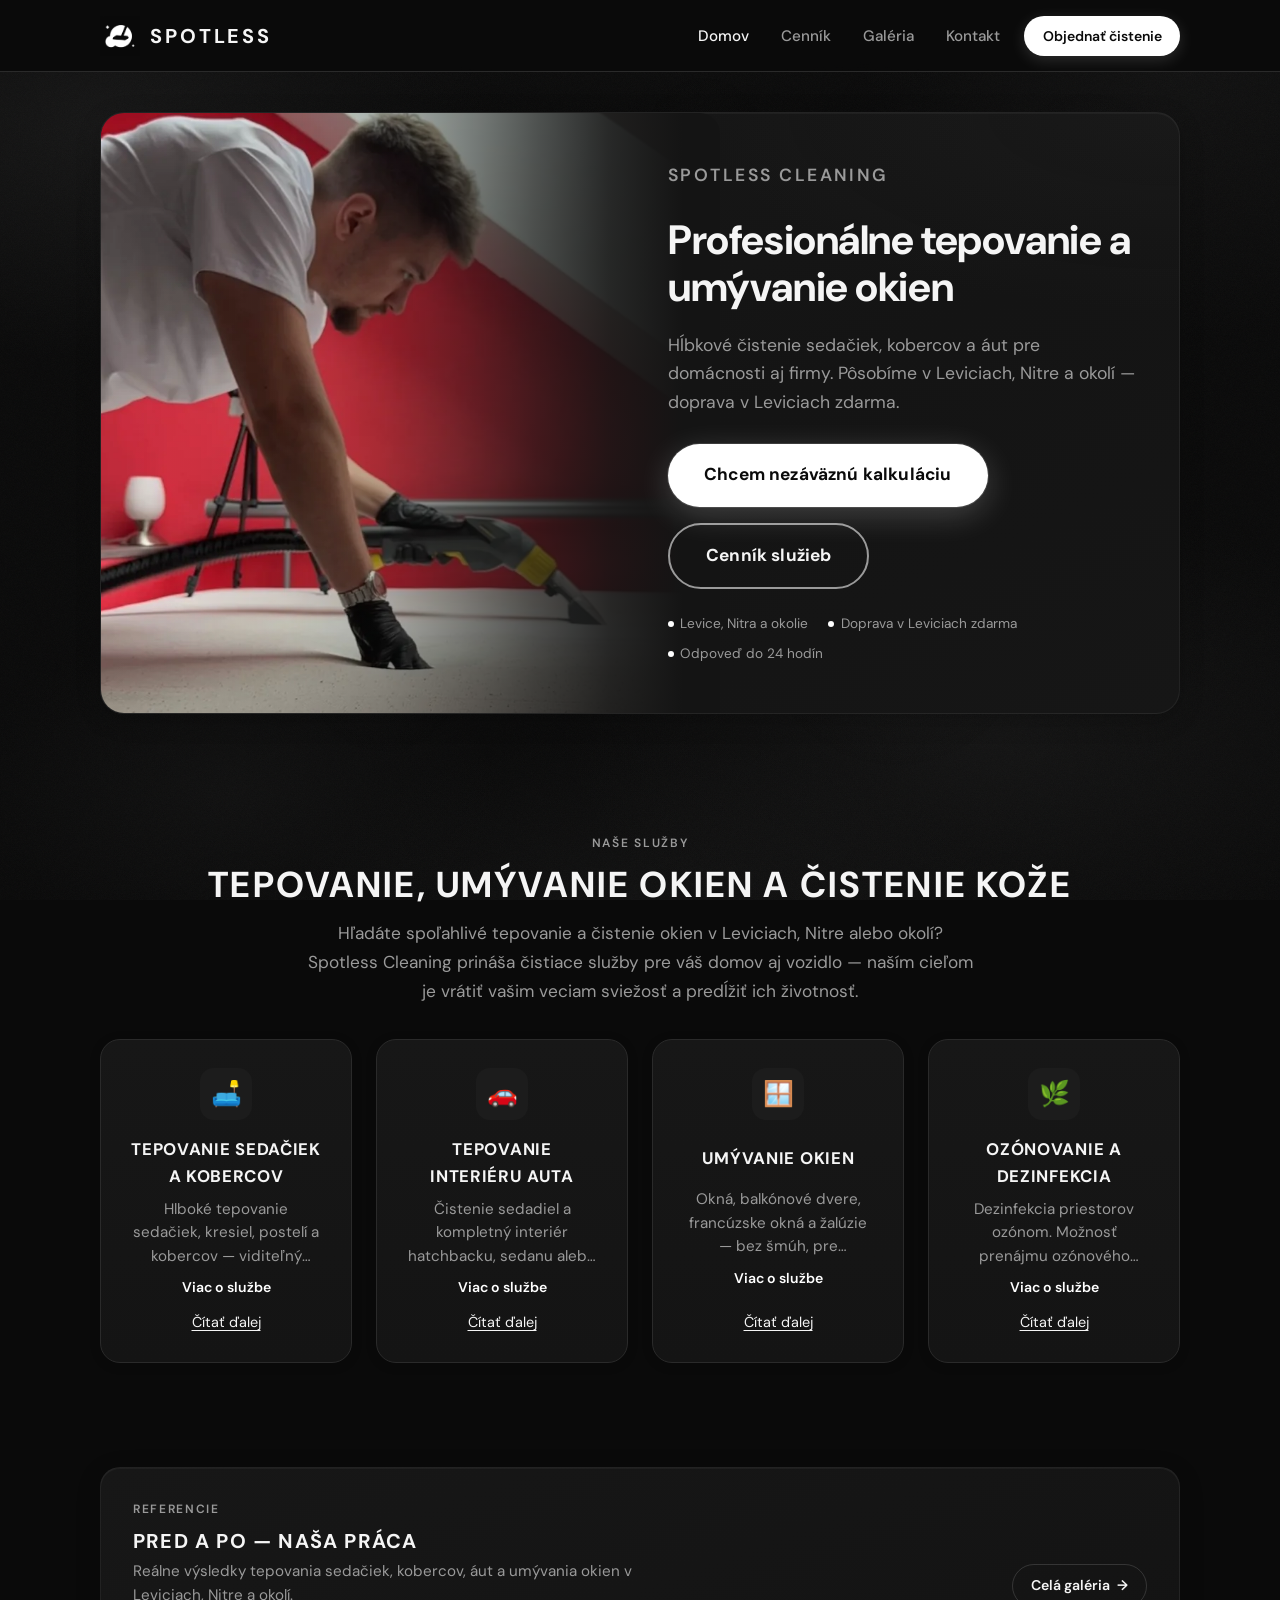
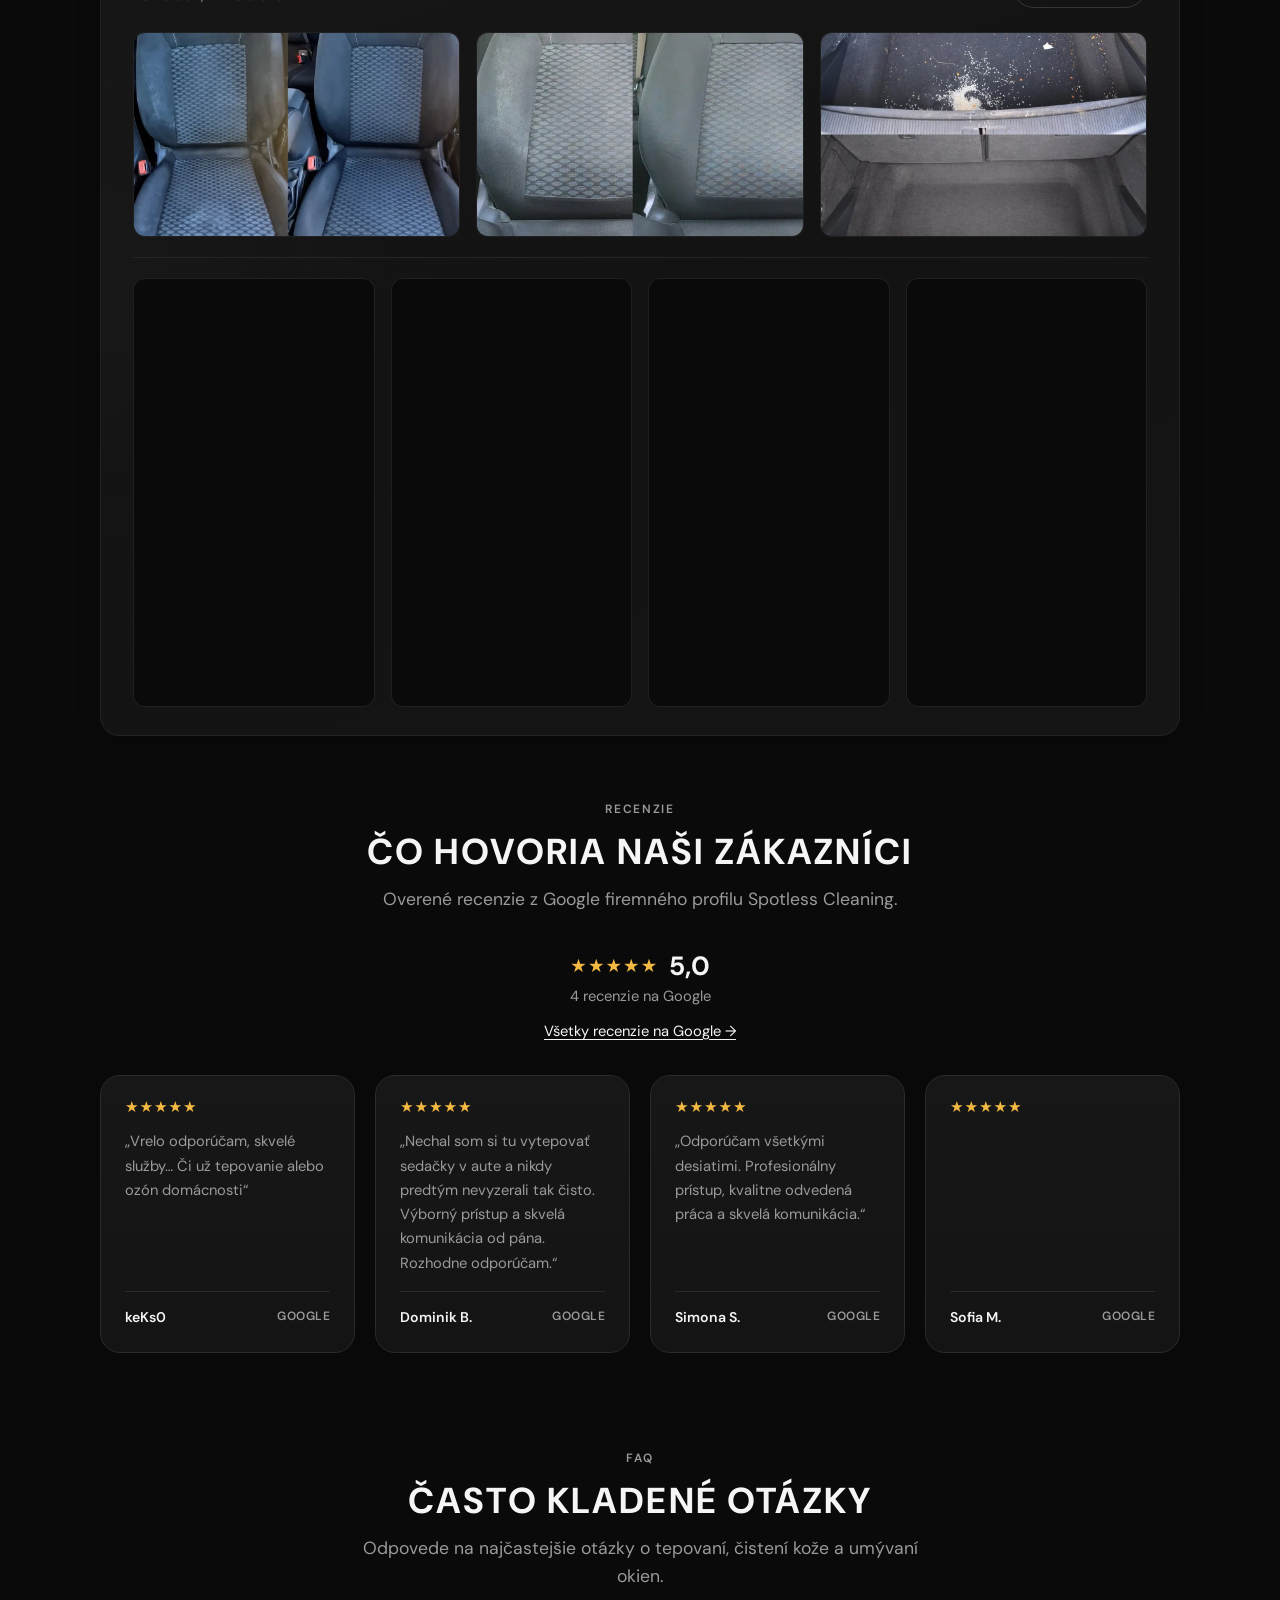
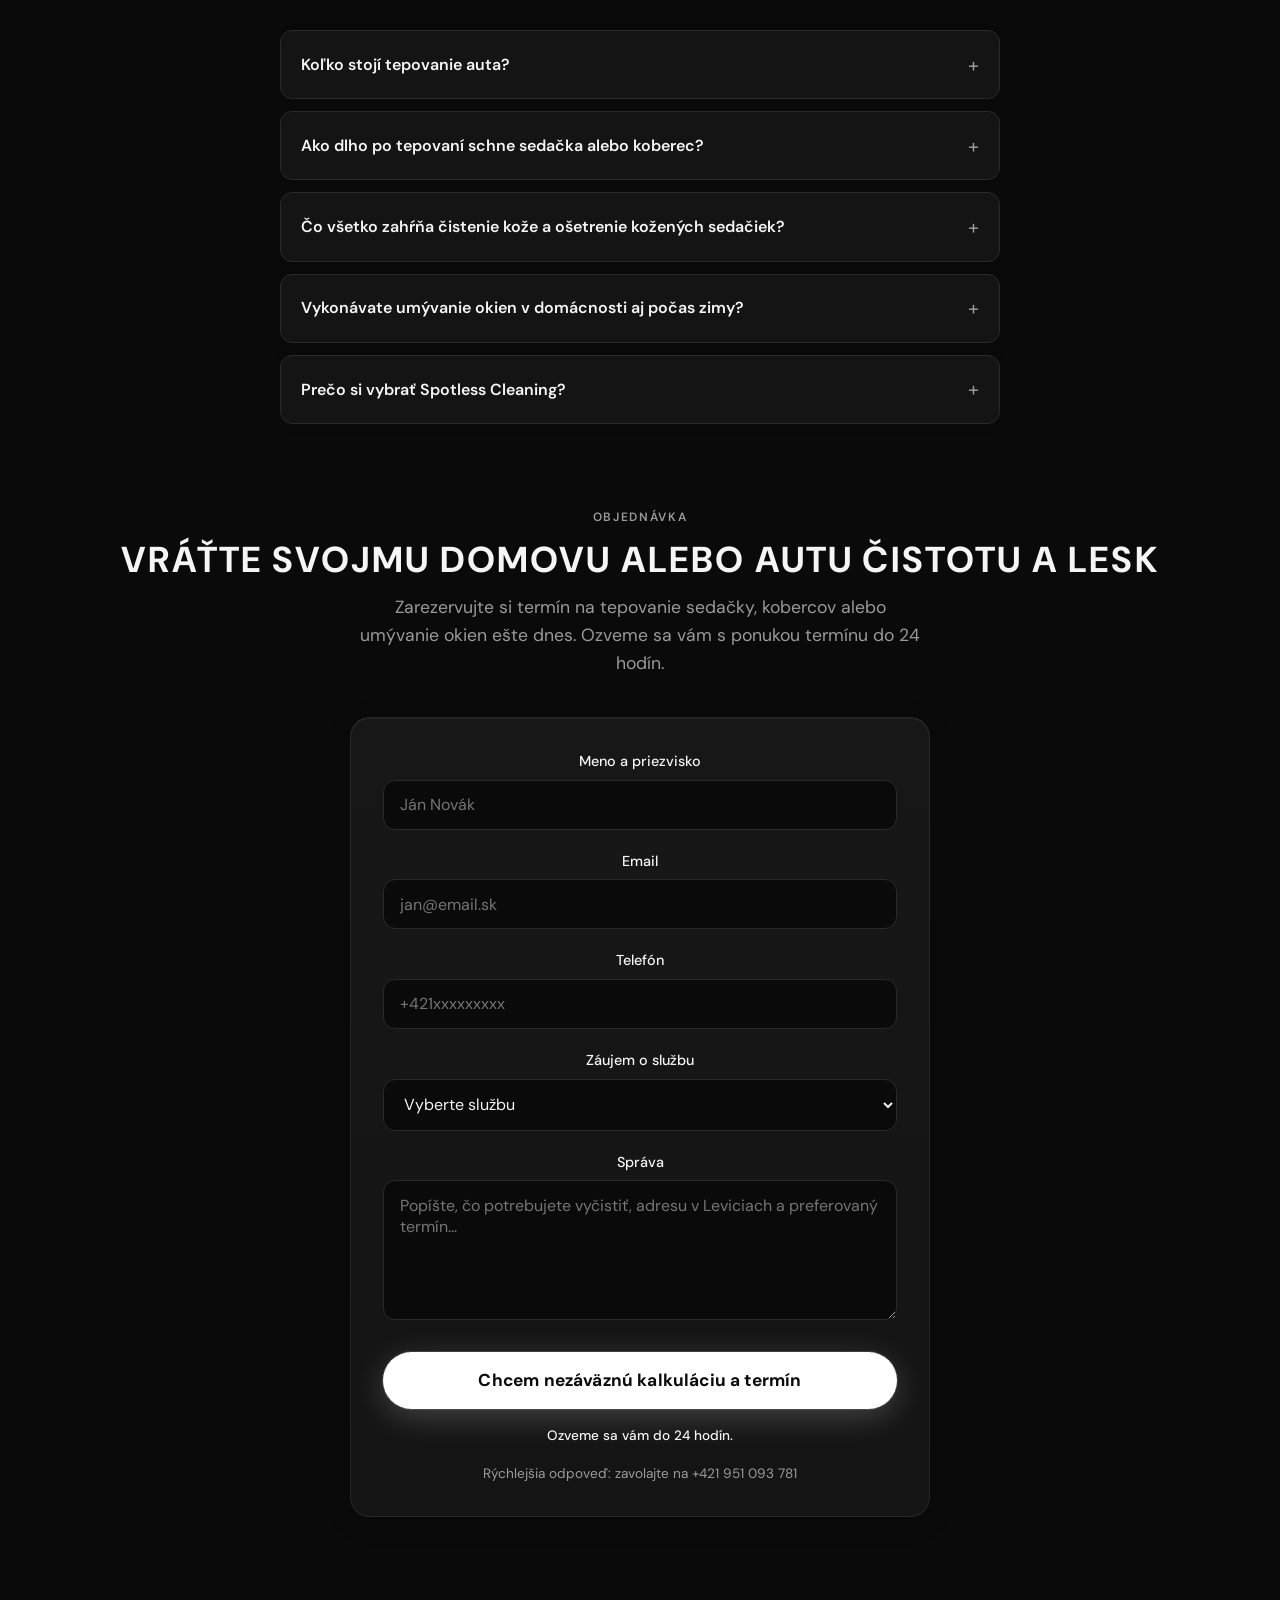
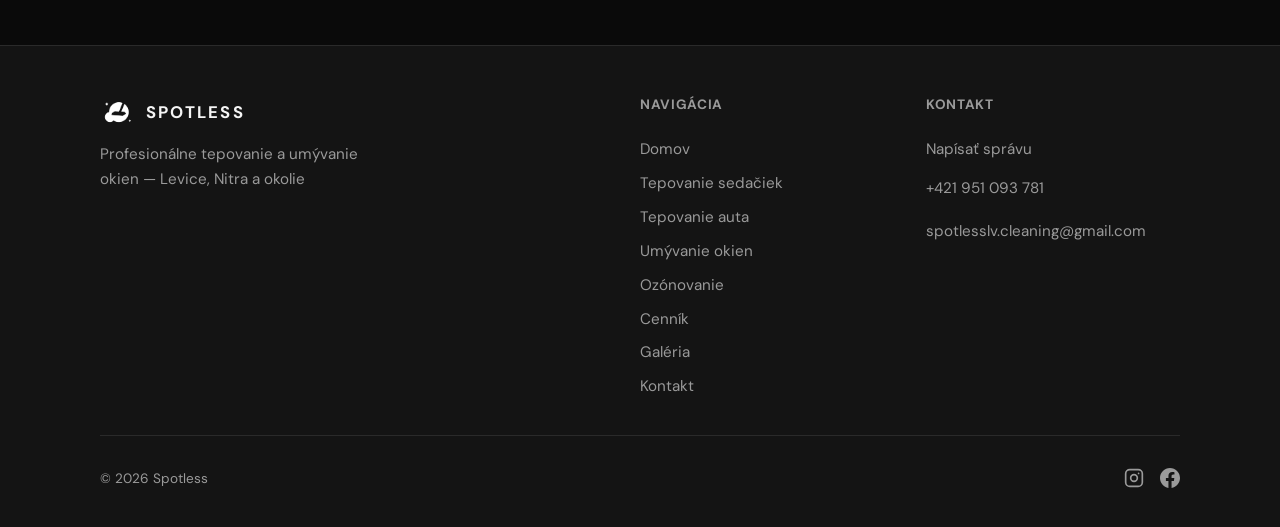
==== commit 74e8ae5b: "Galéria a služby: compare carousel, PRED/PO fotky a SEO. Nová galéria s kompaktným compare sliderom " ====
--- a/index.html
+++ b/index.html
@@ -5,6 +5,7 @@
   <meta name="viewport" content="width=device-width, initial-scale=1.0">
   <script src="/js/cookiebot-config.js"></script>
   <script src="/js/cookiebot-init.js"></script>
+  <script src="/js/cookiebot-delay.js"></script>
   <meta name="description" content="Hĺbkové tepovanie sedačiek, kobercov, áut a umývanie okien v Leviciach a Nitre. Vráťte čistotu svojmu domovu či vozidlu. Objednajte si overenú kvalitu.">
   <link rel="canonical" href="https://www.spotlesscleaning.sk/">
   <link rel="alternate" type="text/plain" href="/llms.txt" title="LLM site summary">
@@ -56,7 +57,15 @@
       "addressRegion": "Nitra",
       "addressCountry": "SK"
     },
-    "areaServed": "Levice, Nitra a okolie",
+    "geo": {
+      "@type": "GeoCoordinates",
+      "latitude": 48.1765968,
+      "longitude": 18.5653346
+    },
+    "areaServed": [
+      { "@type": "City", "name": "Levice" },
+      { "@type": "City", "name": "Nitra" }
+    ],
     "sameAs": [
       "https://www.instagram.com/spotless_cleaning__/",
       "https://www.facebook.com/p/Spotless-Cleaning-61558413235487/",
@@ -177,7 +186,7 @@
           <div class="hero-visual">
             <picture>
               <source srcset="/images/hero-cleaning.webp" type="image/webp">
-              <img id="hero-image" src="/images/hero-cleaning.png" alt="Profesionálne tepovanie sedačiek — Spotless Cleaning" width="800" height="1000" fetchpriority="high">
+              <img id="hero-image" src="/images/hero-cleaning.png" alt="Profesionálne tepovanie sedačiek a umývanie okien — Spotless Cleaning" width="800" height="1000" fetchpriority="high">
             </picture>
           </div>
           <div class="hero-content">
@@ -209,11 +218,12 @@
               <div class="feature-icon" aria-hidden="true">🛋️</div>
               <h3>Tepovanie sedačiek a kobercov</h3>
               <p class="feature-card__teaser">Hlboké tepovanie sedačiek, kresiel, postelí a kobercov — viditeľný výsledok pred a po.</p>
+              <a href="/tepovanie-sedaciek" class="feature-card__link">Viac o službe</a>
               <span class="feature-card__more">Čítať ďalej</span>
             </div>
             <div class="feature-card__detail" aria-hidden="true">
               <div class="feature-card__detail-inner">
-                <p>Ponúkame komplexné služby zamerané na <a href="/galeria">tepovanie sedačiek</a> a tepovanie gaučov, ktoré zbavia nábytok prachu, škvŕn a nepríjemných pachov. Pracujeme s certifikovanými prípravkami a prídeme priamo k vám — prehľad cien nájdete v <a href="/cennik">cenníku</a>.</p>
+                <p>Ponúkame komplexné služby zamerané na <a href="/tepovanie-sedaciek">tepovanie sedačiek</a> a tepovanie gaučov, ktoré zbavia nábytok prachu, škvŕn a nepríjemných pachov. Pracujeme s certifikovanými prípravkami a prídeme priamo k vám — prehľad cien nájdete v <a href="/cennik">cenníku</a>.</p>
                 <h4>Hĺbkové tepovanie sedačiek a gaučov</h4>
                 <p>Čistenie sedačiek odstraňuje nečistoty a alergény z hĺbky vlákien. Prídeme s profesionálnym vybavením priamo k vám domov.</p>
                 <h4>Tepovanie kobercov</h4>
@@ -229,11 +239,12 @@
               <div class="feature-icon" aria-hidden="true">🚗</div>
               <h3>Tepovanie interiéru auta</h3>
               <p class="feature-card__teaser">Čistenie sedadiel a kompletný interiér hatchbacku, sedanu alebo SUV. Kufor aj koberce.</p>
+              <a href="/tepovanie-auta" class="feature-card__link">Viac o službe</a>
               <span class="feature-card__more">Čítať ďalej</span>
             </div>
             <div class="feature-card__detail" aria-hidden="true">
               <div class="feature-card__detail-inner">
-                <p>Trávite v aute veľa času? Doprajte interiéru hĺbkové tepovanie vrátane kufra a koberčekov. Tepovanie autosedačiek odstráni škvrny od jedla, nápojov aj potu.</p>
+                <p>Trávite v aute veľa času? Doprajte interiéru <a href="/tepovanie-auta">hĺbkové tepovanie</a> vrátane kufra a koberčekov. Tepovanie autosedačiek odstráni škvrny od jedla, nápojov aj potu.</p>
                 <h4>Čistenie kože v aute</h4>
                 <p>Šetrné čistenie kožených sedačiek s impregnáciou, ktorá chráni materiál pred popraskaním. Ceny nájdete transparentne v <a href="/cennik">cenníku</a> — bez skrytých poplatkov.</p>
                 <button type="button" class="feature-card__less">Čítať menej</button>
@@ -245,11 +256,12 @@
               <div class="feature-icon" aria-hidden="true">🪟</div>
               <h3>Umývanie okien</h3>
               <p class="feature-card__teaser">Okná, balkónové dvere, francúzske okná a žalúzie — bez šmúh, pre domácnosti aj firmy.</p>
+              <a href="/umyvanie-okien" class="feature-card__link">Viac o službe</a>
               <span class="feature-card__more">Čítať ďalej</span>
             </div>
             <div class="feature-card__detail" aria-hidden="true">
               <div class="feature-card__detail-inner">
-                <p>Špinavé okná bránia prirodzenému svetlu. Zabezpečujeme <a href="/kontakt">umývanie okien v domácnosti</a> aj vo firmách — sklá, rámy, kľučky a parapety, bez šmúh.</p>
+                <p>Špinavé okná bránia prirodzenému svetlu. Zabezpečujeme <a href="/umyvanie-okien">umývanie okien v domácnosti</a> aj vo firmách — sklá, rámy, kľučky a parapety, bez šmúh.</p>
                 <p>Realizujeme aj počas chladnejších mesiacov, pokiaľ teploty neklesnú pod bod mrazu.</p>
                 <button type="button" class="feature-card__less">Čítať menej</button>
               </div>
@@ -260,48 +272,17 @@
               <div class="feature-icon" aria-hidden="true">🌿</div>
               <h3>Ozónovanie a dezinfekcia</h3>
               <p class="feature-card__teaser">Dezinfekcia priestorov ozónom. Možnosť prenájmu ozónového stroja od 15 €.</p>
+              <a href="/ozonovanie" class="feature-card__link">Viac o službe</a>
               <span class="feature-card__more">Čítať ďalej</span>
             </div>
             <div class="feature-card__detail" aria-hidden="true">
               <div class="feature-card__detail-inner">
-                <p>Dezinfekcia priestorov ozónom je účinná proti pachom, baktériám a alergénom — vhodná pre autá, byty aj kancelárie. Odstraňuje zápach po fajčení, zvieratách či vlhkosti.</p>
+                <p><a href="/ozonovanie">Dezinfekcia priestorov ozónom</a> je účinná proti pachom, baktériám a alergénom — vhodná pre autá, byty aj kancelárie. Odstraňuje zápach po fajčení, zvieratách či vlhkosti.</p>
                 <p>Okrem profesionálneho ozónovania ponúkame aj prenájom ozónového prístroja — ceny od 15 € nájdete v <a href="/cennik">cenníku</a>.</p>
                 <button type="button" class="feature-card__less">Čítať menej</button>
               </div>
             </div>
           </article>
-        </div>
-        <p class="services-outro seo-intro">Hľadáte spoľahlivé tepovanie a čistenie okien v Leviciach, Nitre alebo okolí? Spotless Cleaning prináša čistiace služby pre váš domov aj vozidlo — od hĺbkového tepovania kobercov cez umývanie okien až po čistenie kože. Naším cieľom je vrátiť vašim veciam sviežosť a predĺžiť ich životnosť.</p>
-      </div>
-    </section>
-
-    <section class="section seo-content">
-      <div class="container seo-content__inner">
-        <h2 class="section-title section-title--center">Naša práca v praxi</h2>
-        <p class="seo-intro seo-intro--center">Reálne výsledky tepovania sedačiek, kobercov, áut a umývania okien v Leviciach, Nitre a okolí.</p>
-
-        <div class="seo-images">
-          <figure class="seo-images__item">
-            <picture>
-              <source srcset="/images/tepovanie-sedaciek-levice-pred-a-po.webp" type="image/webp">
-              <img src="/images/tepovanie-sedaciek-levice-pred-a-po.png" alt="Tepovanie sedačky — porovnanie pred a po čistení" loading="lazy" width="400" height="400">
-            </picture>
-            <figcaption>Tepovanie sedačky — pred a po</figcaption>
-          </figure>
-          <figure class="seo-images__item">
-            <picture>
-              <source srcset="/images/tepovanie-autosedaciek-nitra.webp" type="image/webp">
-              <img src="/images/tepovanie-autosedaciek-nitra.png" alt="Tepovanie autosedačiek — pred a po čistení" loading="lazy" width="819" height="1024">
-            </picture>
-            <figcaption>Tepovanie autosedačiek — pred a po</figcaption>
-          </figure>
-          <figure class="seo-images__item">
-            <picture>
-              <source srcset="/images/umyvanie-okien-v-domacnosti.webp" type="image/webp">
-              <img src="/images/umyvanie-okien-v-domacnosti.png" alt="Umývanie okien v domácnosti — čistenie skiel a rámov" loading="lazy" width="400" height="400">
-            </picture>
-            <figcaption>Umývanie okien v domácnosti</figcaption>
-          </figure>
         </div>
       </div>
     </section>
@@ -313,39 +294,14 @@
             <div>
               <p class="section-eyebrow" data-section-eyebrow>Referencie</p>
               <h2 class="section-title" data-section-title>Pred a po — naša práca</h2>
-              <p class="section-subtitle showcase-panel__sub" data-section-subtitle>Reálne výsledky tepovania sedačiek, kobercov a interiérov áut.</p>
+              <p class="section-subtitle showcase-panel__sub" data-section-subtitle>Reálne výsledky tepovania sedačiek, kobercov, áut a umývania okien v Leviciach, Nitre a okolí.</p>
             </div>
             <a href="/galeria" class="btn btn-outline btn-sm showcase-panel__cta">
               Celá galéria <span aria-hidden="true">→</span>
             </a>
           </div>
           <div class="showcase-panel__media">
-            <div class="showcase-panel__photos" id="gallery-preview" data-static-content="true">
-              <figure class="gallery-item gallery-item--wide" data-index="0" tabindex="0" role="button" aria-label="Otvoriť: Tepovanie sedačky — porovnanie pred a po čistení">
-                <div class="gallery-item__frame">
-                  <picture>
-                    <source srcset="/images/tepovanie-sedaciek-levice-pred-a-po.webp" type="image/webp">
-                    <img src="/images/tepovanie-sedaciek-levice-pred-a-po.png" alt="Tepovanie sedačky — porovnanie pred a po čistení" loading="lazy">
-                  </picture>
-                </div>
-              </figure>
-              <figure class="gallery-item gallery-item--wide" data-index="1" tabindex="0" role="button" aria-label="Otvoriť: Tepovanie autosedačiek — pred a po čistení">
-                <div class="gallery-item__frame">
-                  <picture>
-                    <source srcset="/images/tepovanie-autosedaciek-nitra.webp" type="image/webp">
-                    <img src="/images/tepovanie-autosedaciek-nitra.png" alt="Tepovanie autosedačiek — pred a po čistení" loading="lazy">
-                  </picture>
-                </div>
-              </figure>
-              <figure class="gallery-item gallery-item--wide" data-index="2" tabindex="0" role="button" aria-label="Otvoriť: Umývanie okien v domácnosti — čistenie skiel a rámov">
-                <div class="gallery-item__frame">
-                  <picture>
-                    <source srcset="/images/umyvanie-okien-v-domacnosti.webp" type="image/webp">
-                    <img src="/images/umyvanie-okien-v-domacnosti.png" alt="Umývanie okien v domácnosti — čistenie skiel a rámov" loading="lazy">
-                  </picture>
-                </div>
-              </figure>
-            </div>
+            <div class="showcase-panel__photos" id="gallery-preview"></div>
             <div class="showcase-panel__reels" id="home-reels-track"></div>
           </div>
         </div>
@@ -497,6 +453,10 @@
         <div class="footer-col">
           <h4>Navigácia</h4>
           <a href="/">Domov</a>
+          <a href="/tepovanie-sedaciek">Tepovanie sedačiek</a>
+          <a href="/tepovanie-auta">Tepovanie auta</a>
+          <a href="/umyvanie-okien">Umývanie okien</a>
+          <a href="/ozonovanie">Ozónovanie</a>
           <a href="/cennik">Cenník</a>
           <a href="/galeria">Galéria</a>
           <a href="/kontakt">Kontakt</a>
--- a/css/style.css
+++ b/css/style.css
@@ -445,6 +445,8 @@
 
 .section-subtitle--center {
   text-align: center;
+  margin-left: auto;
+  margin-right: auto;
 }
 
 .section--order {
@@ -1260,6 +1262,8 @@
 }
 
 .showcase-panel__photos .gallery-item img {
+  width: 100%;
+  height: 100%;
   object-fit: cover;
 }
 
@@ -1319,7 +1323,677 @@
   box-shadow: 0 6px 18px rgba(0, 0, 0, 0.22);
 }
 
-/* ===== Gallery page ===== */
+/* ===== Gallery page (fresh mosaic layout) ===== */
+.container--gallery {
+  max-width: 1140px;
+}
+
+.gallery-intro {
+  padding: 2.5rem 0 1.75rem;
+}
+
+.gallery-intro__inner {
+  display: grid;
+  gap: 1.25rem;
+  align-items: end;
+}
+
+@media (min-width: 768px) {
+  .gallery-intro__inner {
+    grid-template-columns: 1fr minmax(240px, 360px);
+    gap: 2.5rem;
+  }
+}
+
+.gallery-intro__tag {
+  display: inline-block;
+  margin: 0 0 0.85rem;
+  padding: 0.35rem 0.85rem;
+  border: 1px solid var(--color-border);
+  border-radius: 999px;
+  font-size: 0.78rem;
+  font-weight: 500;
+  color: var(--color-text-muted);
+  letter-spacing: 0.02em;
+}
+
+.gallery-intro__title {
+  margin: 0;
+  font-family: var(--font-display);
+  font-size: clamp(2.25rem, 6vw, 3.35rem);
+  font-weight: 700;
+  line-height: 1.05;
+  letter-spacing: -0.02em;
+}
+
+.gallery-intro__title-strong {
+  color: var(--color-text);
+}
+
+.gallery-intro__title-muted {
+  color: rgba(255, 255, 255, 0.38);
+  font-weight: 600;
+}
+
+.gallery-intro__lead {
+  margin: 0;
+  color: var(--color-text-muted);
+  font-size: 1rem;
+  line-height: 1.6;
+  max-width: 36ch;
+}
+
+@media (min-width: 768px) {
+  .gallery-intro__lead {
+    justify-self: end;
+    text-align: left;
+    padding-bottom: 0.35rem;
+  }
+}
+
+.gallery-showcase {
+  padding-bottom: 2rem;
+}
+
+.gallery-showcase__title {
+  margin: 0 0 1.25rem;
+  font-size: clamp(1.05rem, 2vw, 1.2rem);
+  font-weight: 600;
+  color: var(--color-text-muted);
+  text-align: center;
+  letter-spacing: 0.02em;
+}
+
+/* Galéria — kompaktný compare carousel + fullscreen */
+.gallery-compare-spotlight {
+  padding-bottom: 1.75rem;
+}
+
+.gallery-compare-carousel {
+  max-width: min(760px, 100%);
+  margin: 0 auto;
+  text-align: center;
+}
+
+.gallery-compare-carousel[hidden],
+.gallery-compare-spotlight[hidden] {
+  display: none;
+}
+
+.gallery-compare-carousel__row {
+  display: flex;
+  align-items: center;
+  justify-content: center;
+  gap: clamp(0.4rem, 1.5vw, 0.65rem);
+}
+
+.gallery-compare-carousel__btn {
+  flex: 0 0 auto;
+  display: inline-flex;
+  align-items: center;
+  justify-content: center;
+  width: 38px;
+  height: 38px;
+  padding: 0;
+  border-radius: 999px;
+  border: 1px solid var(--color-border);
+  background: rgba(20, 20, 20, 0.88);
+  color: var(--color-text);
+  cursor: pointer;
+  font-size: 1.45rem;
+  line-height: 1;
+  box-shadow: 0 4px 16px rgba(0, 0, 0, 0.28);
+  transition: background 0.2s ease, border-color 0.2s ease, transform 0.2s ease;
+}
+
+.gallery-compare-carousel__btn:hover {
+  background: rgba(32, 32, 32, 0.95);
+  border-color: rgba(255, 255, 255, 0.18);
+  transform: scale(1.04);
+}
+
+.gallery-compare-carousel__btn[hidden] {
+  display: none;
+}
+
+.gallery-compare-carousel__open {
+  flex: 1 1 auto;
+  min-width: 0;
+  max-width: min(720px, 100%);
+  margin: 0;
+  padding: 0;
+  border: none;
+  background: none;
+  cursor: pointer;
+  text-align: center;
+  border-radius: 16px;
+  transition: transform 0.25s ease;
+}
+
+.gallery-compare-carousel__open:hover {
+  transform: scale(1.015);
+}
+
+.gallery-compare-carousel__open:focus-visible {
+  outline: 2px solid rgba(255, 255, 255, 0.45);
+  outline-offset: 4px;
+}
+
+.gallery-compare-carousel__viewport {
+  overflow: hidden;
+  border-radius: 14px;
+}
+
+.gallery-compare-carousel__track {
+  display: flex;
+  justify-content: center;
+  width: 100%;
+}
+
+.gallery-compare-carousel__slide {
+  margin: 0;
+  width: 100%;
+}
+
+.gallery-compare-carousel__media {
+  position: relative;
+  margin: 0 auto;
+  width: min(220px, 72vw);
+  aspect-ratio: 576 / 1024;
+  border-radius: 14px;
+  overflow: hidden;
+  border: 1px solid rgba(255, 255, 255, 0.1);
+  background: var(--color-surface);
+  box-shadow: 0 10px 32px rgba(0, 0, 0, 0.32);
+  transition: box-shadow 0.3s ease, border-color 0.3s ease;
+}
+
+.gallery-compare-carousel__open:hover .gallery-compare-carousel__media {
+  border-color: rgba(255, 255, 255, 0.16);
+  box-shadow: 0 14px 40px rgba(0, 0, 0, 0.38);
+}
+
+.gallery-compare-carousel__media--landscape {
+  width: min(100%, min(720px, 92vw));
+  aspect-ratio: 3 / 2;
+  max-height: min(48vh, 480px);
+}
+
+.gallery-compare-carousel__media .ba-compare {
+  position: absolute;
+  inset: 0;
+  width: 100%;
+  height: 100%;
+  border-radius: 14px;
+}
+
+.ba-compare--preview {
+  pointer-events: none;
+}
+
+.ba-compare--preview .ba-compare__handle {
+  opacity: 0.65;
+}
+
+.gallery-compare-carousel__open-hint {
+  display: inline-flex;
+  align-items: center;
+  justify-content: center;
+  gap: 0.45rem;
+  margin-top: 0.65rem;
+  font-size: 0.72rem;
+  font-weight: 600;
+  letter-spacing: 0.07em;
+  text-transform: uppercase;
+  color: var(--color-text-muted);
+  transition: color 0.2s ease;
+}
+
+.gallery-compare-carousel__open:hover .gallery-compare-carousel__open-hint {
+  color: rgba(255, 255, 255, 0.82);
+}
+
+.gallery-compare-carousel__open-icon {
+  width: 1.1rem;
+  height: 1.1rem;
+  border: 1.5px solid currentColor;
+  border-radius: 3px;
+  position: relative;
+  opacity: 0.85;
+}
+
+.gallery-compare-carousel__open-icon::before,
+.gallery-compare-carousel__open-icon::after {
+  content: "";
+  position: absolute;
+  background: currentColor;
+}
+
+.gallery-compare-carousel__open-icon::before {
+  width: 5px;
+  height: 5px;
+  top: 2px;
+  right: 2px;
+  border-radius: 1px;
+}
+
+.gallery-compare-carousel__open-icon::after {
+  width: 7px;
+  height: 1.5px;
+  bottom: 3px;
+  left: 2px;
+  transform: rotate(-45deg);
+  transform-origin: left bottom;
+}
+
+.gallery-compare-carousel__status {
+  margin: 0.85rem 0 0.25rem;
+  font-size: 0.78rem;
+  font-weight: 600;
+  letter-spacing: 0.08em;
+  text-transform: uppercase;
+  color: var(--color-text-muted);
+}
+
+.gallery-compare-carousel__caption {
+  margin: 0;
+  font-size: 0.92rem;
+  color: var(--color-text);
+  line-height: 1.45;
+  max-width: 36em;
+  margin-inline: auto;
+}
+
+.gallery-compare-carousel__microcopy {
+  margin: 0.5rem 0 0;
+  font-size: 0.8rem;
+  color: var(--color-text-muted);
+}
+
+.gallery-compare-fullscreen {
+  position: fixed;
+  inset: 0;
+  z-index: 220;
+  display: flex;
+  align-items: center;
+  justify-content: center;
+  padding: clamp(0.75rem, 3vw, 1.5rem);
+  background: rgba(0, 0, 0, 0);
+  pointer-events: none;
+  transition: background 0.4s ease;
+}
+
+.gallery-compare-fullscreen[hidden] {
+  display: none !important;
+}
+
+.gallery-compare-fullscreen.is-open {
+  background: rgba(0, 0, 0, 0.94);
+  pointer-events: auto;
+}
+
+.gallery-compare-fullscreen__inner {
+  flex: 1 1 auto;
+  min-width: 0;
+  max-width: min(1280px, 100%);
+  display: flex;
+  flex-direction: column;
+  align-items: center;
+  gap: 0.85rem;
+  padding-inline: clamp(2.75rem, 8vw, 4.5rem);
+}
+
+.gallery-compare-fullscreen__stage {
+  width: 100%;
+  transform: scale(var(--zoom-from, 0.88));
+  transform-origin: var(--zoom-origin-x, 50vw) var(--zoom-origin-y, 50vh);
+  opacity: 0;
+  transition:
+    transform 0.48s cubic-bezier(0.22, 1, 0.36, 1),
+    opacity 0.35s ease;
+}
+
+.gallery-compare-fullscreen.is-open .gallery-compare-fullscreen__stage {
+  transform: scale(1);
+  transform-origin: 50% 50%;
+  opacity: 1;
+}
+
+.gallery-compare-fullscreen__track {
+  display: flex;
+  align-items: center;
+  justify-content: center;
+  gap: clamp(0.45rem, 1.6vw, 0.85rem);
+  width: 100%;
+  margin: 0 auto;
+}
+
+.gallery-compare-fullscreen__track.is-single {
+  justify-content: center;
+}
+
+.gallery-compare-fullscreen__slide {
+  flex: 0 0 auto;
+  margin: 0;
+  pointer-events: none;
+  transition: opacity 0.35s ease, filter 0.35s ease;
+}
+
+.gallery-compare-fullscreen__slide.is-active {
+  pointer-events: auto;
+  z-index: 2;
+}
+
+.gallery-compare-fullscreen__slide.is-side .gallery-compare-fullscreen__media {
+  width: clamp(88px, 11vw, 128px);
+  max-height: min(42vh, 360px);
+  filter: brightness(0.48) saturate(0.82);
+  opacity: 0.55;
+  border-color: rgba(255, 255, 255, 0.06);
+  box-shadow: 0 8px 28px rgba(0, 0, 0, 0.35);
+}
+
+.gallery-compare-fullscreen__slide.is-side .gallery-compare-fullscreen__media--landscape {
+  width: clamp(110px, 16vw, 188px);
+  max-height: min(28vh, 200px);
+}
+
+.gallery-compare-fullscreen__slide.is-active .gallery-compare-fullscreen__media {
+  filter: none;
+  opacity: 1;
+}
+
+.gallery-compare-fullscreen__media {
+  position: relative;
+  width: min(360px, 88vw);
+  margin: 0 auto;
+  aspect-ratio: 576 / 1024;
+  max-height: min(78vh, 720px);
+  border-radius: 16px;
+  overflow: hidden;
+  border: 1px solid rgba(255, 255, 255, 0.12);
+  box-shadow: 0 24px 64px rgba(0, 0, 0, 0.55);
+}
+
+.gallery-compare-fullscreen__slide.is-active .gallery-compare-fullscreen__media--landscape {
+  width: min(960px, 78vw);
+  aspect-ratio: 3 / 2;
+  max-height: min(78vh, 680px);
+}
+
+.gallery-compare-fullscreen__media--landscape {
+  aspect-ratio: 3 / 2;
+}
+
+.gallery-compare-fullscreen__media .ba-compare {
+  position: absolute;
+  inset: 0;
+  width: 100%;
+  height: 100%;
+}
+
+.gallery-compare-fullscreen__caption {
+  margin: 0;
+  text-align: center;
+  color: rgba(255, 255, 255, 0.88);
+  font-size: 0.95rem;
+  max-width: 40em;
+  padding: 0 0.5rem;
+}
+
+.gallery-compare-fullscreen__close {
+  position: absolute;
+  top: clamp(0.75rem, 2vw, 1.25rem);
+  right: clamp(0.75rem, 2vw, 1.25rem);
+  z-index: 2;
+  width: 44px;
+  height: 44px;
+  border: none;
+  border-radius: 999px;
+  background: rgba(255, 255, 255, 0.08);
+  color: #fff;
+  font-size: 1.75rem;
+  line-height: 1;
+  cursor: pointer;
+  transition: background 0.2s ease;
+}
+
+.gallery-compare-fullscreen__close:hover {
+  background: rgba(255, 255, 255, 0.16);
+}
+
+.gallery-compare-fullscreen__nav {
+  position: absolute;
+  top: 50%;
+  transform: translateY(-50%);
+  z-index: 2;
+  width: 44px;
+  height: 44px;
+  border-radius: 999px;
+  border: 1px solid rgba(255, 255, 255, 0.14);
+  background: rgba(20, 20, 20, 0.75);
+  color: #fff;
+  font-size: 1.5rem;
+  line-height: 1;
+  cursor: pointer;
+  transition: background 0.2s ease, border-color 0.2s ease;
+}
+
+.gallery-compare-fullscreen__nav:hover {
+  background: rgba(40, 40, 40, 0.9);
+  border-color: rgba(255, 255, 255, 0.22);
+}
+
+.gallery-compare-fullscreen__nav--prev {
+  left: clamp(0.35rem, 2vw, 1rem);
+}
+
+.gallery-compare-fullscreen__nav--next {
+  right: clamp(0.35rem, 2vw, 1rem);
+}
+
+.gallery-compare-fullscreen__nav[hidden] {
+  display: none;
+}
+
+@media (max-width: 520px) {
+  .gallery-compare-carousel__media {
+    width: min(200px, 68vw);
+  }
+
+  .gallery-compare-carousel__media--landscape {
+    width: min(100%, 92vw);
+    max-height: min(40vh, 280px);
+  }
+
+  .gallery-compare-carousel__btn {
+    width: 34px;
+    height: 34px;
+    font-size: 1.3rem;
+  }
+
+  .gallery-compare-fullscreen__nav {
+    width: 38px;
+    height: 38px;
+    font-size: 1.35rem;
+  }
+
+  .gallery-compare-fullscreen__inner {
+    padding-inline: 2.25rem;
+  }
+
+  .gallery-compare-fullscreen__slide.is-side .gallery-compare-fullscreen__media {
+    width: clamp(64px, 18vw, 92px);
+  }
+
+  .gallery-compare-fullscreen__slide.is-side .gallery-compare-fullscreen__media--landscape {
+    width: clamp(78px, 22vw, 118px);
+  }
+
+  .gallery-compare-fullscreen__slide.is-active .gallery-compare-fullscreen__media--landscape {
+    width: min(92vw, 520px);
+    max-height: min(44vh, 320px);
+  }
+}
+
+.gallery-mosaic {
+  display: flex;
+  flex-direction: column;
+  gap: clamp(0.65rem, 1.5vw, 1rem);
+  align-items: stretch;
+}
+
+.gallery-pair {
+  display: grid;
+  grid-template-columns: repeat(2, minmax(0, 1fr));
+  gap: clamp(0.65rem, 1.5vw, 1rem);
+  align-items: start;
+}
+
+.gallery-pair .gallery-tile {
+  min-width: 0;
+}
+
+.gallery-tile {
+  margin: 0;
+  min-height: 0;
+}
+
+.gallery-tile__media {
+  position: relative;
+  overflow: hidden;
+  border-radius: 12px;
+  border: 1px solid rgba(255, 255, 255, 0.08);
+  background: var(--color-surface);
+  line-height: 0;
+}
+
+.gallery-tile__media picture {
+  display: block;
+  line-height: 0;
+}
+
+.gallery-tile__media img {
+  display: block;
+  width: 100%;
+  height: auto;
+  transition: transform 0.55s cubic-bezier(0.22, 1, 0.36, 1);
+}
+
+.gallery-tile:not(.gallery-tile--compare) {
+  cursor: pointer;
+}
+
+.gallery-tile:not(.gallery-tile--compare):hover .gallery-tile__media img,
+.gallery-tile:not(.gallery-tile--compare):focus-visible .gallery-tile__media img {
+  transform: scale(1.04);
+}
+
+.gallery-tile__overlay {
+  position: absolute;
+  inset: 0;
+  display: flex;
+  flex-direction: column;
+  justify-content: flex-end;
+  gap: 0.35rem;
+  padding: 1rem 1.05rem;
+  background: linear-gradient(to top, rgba(0, 0, 0, 0.78) 0%, rgba(0, 0, 0, 0.08) 55%, transparent 100%);
+  opacity: 0;
+  transition: opacity 0.3s ease;
+}
+
+.gallery-tile:hover .gallery-tile__overlay,
+.gallery-tile:focus-visible .gallery-tile__overlay {
+  opacity: 1;
+}
+
+.gallery-tile__caption {
+  margin: 0;
+  font-size: 0.92rem;
+  font-weight: 600;
+  color: #fff;
+  line-height: 1.35;
+}
+
+.gallery-tile__hint {
+  font-size: 0.72rem;
+  font-weight: 600;
+  letter-spacing: 0.06em;
+  text-transform: uppercase;
+  color: rgba(255, 255, 255, 0.72);
+}
+
+.gallery-tile__figcaption {
+  margin: 0.55rem 0 0;
+  font-size: 0.82rem;
+  color: var(--color-text-muted);
+  text-align: center;
+}
+
+/* Mosaic placement — desktop; výška dlaždíc = prirodzený pomer fotky (bez letterboxov) */
+@media (min-width: 768px) {
+  .gallery-tile--v0 {
+    grid-column: 1 / 8;
+  }
+
+  .gallery-tile--v1 {
+    grid-column: 8 / 13;
+  }
+
+  .gallery-tile--v2 {
+    grid-column: 1 / 5;
+  }
+
+  .gallery-tile--v3 {
+    grid-column: 5 / 9;
+  }
+
+  .gallery-tile--v4 {
+    grid-column: 9 / 13;
+  }
+
+  .gallery-tile--v5 {
+    grid-column: 1 / -1;
+  }
+
+  .gallery-tile--span-full {
+    grid-column: 1 / -1;
+  }
+}
+
+@media (max-width: 767px) {
+  .gallery-pair {
+    grid-template-columns: 1fr;
+  }
+
+  .gallery-tile--compare .gallery-tile__media {
+    aspect-ratio: 576 / 1024;
+    max-height: min(75vh, 560px);
+  }
+
+  .gallery-tile__overlay {
+    opacity: 1;
+    background: linear-gradient(to top, rgba(0, 0, 0, 0.65) 0%, transparent 70%);
+  }
+}
+
+.gallery-tile--compare .gallery-tile__media--compare {
+  aspect-ratio: 576 / 1024;
+  max-height: min(82vh, 680px);
+  min-height: 260px;
+}
+
+.gallery-tile--compare .gallery-tile__media--compare-landscape {
+  aspect-ratio: 3 / 2;
+  max-height: min(56vh, 520px);
+  min-height: 0;
+}
+
+.gallery-tile--compare:hover .gallery-tile__media img {
+  transform: none;
+}
+
+/* ===== Gallery (legacy grid / homepage preview) ===== */
 .gallery-grid {
   display: grid;
   gap: 1rem;
@@ -1362,20 +2036,18 @@
 .gallery-item__frame {
   border-radius: 8px;
   overflow: hidden;
-  background: #0d0d0d;
-  display: flex;
-  align-items: center;
-  justify-content: center;
+  background: var(--color-surface);
+  line-height: 0;
 }
 
 .gallery-grid--page .gallery-item__frame {
-  height: 180px;
+  height: auto;
 }
 
 .gallery-item img {
   width: 100%;
-  height: 100%;
-  object-fit: contain;
+  height: auto;
+  display: block;
   transition: transform 0.35s ease;
 }
 
@@ -1395,6 +2067,142 @@
   opacity: 1;
   background: none;
   color: var(--color-text-muted);
+}
+
+.gallery-grid--page .gallery-item--compare {
+  grid-column: 1 / -1;
+  cursor: default;
+}
+
+.gallery-grid--page .gallery-item--compare:hover {
+  transform: none;
+}
+
+.gallery-item--compare .gallery-item__frame {
+  height: auto;
+  min-height: 260px;
+  aspect-ratio: 576 / 1024;
+  max-height: min(82vh, 680px);
+}
+
+.gallery-item--compare:hover img {
+  transform: none;
+}
+
+/* Before / after compare slider */
+.ba-compare {
+  position: relative;
+  width: 100%;
+  height: 100%;
+  touch-action: none;
+  user-select: none;
+  overflow: hidden;
+  --ba-pos: 50%;
+  --ba-frame-width: 100%;
+}
+
+.ba-compare__layer {
+  position: absolute;
+  inset: 0;
+  overflow: hidden;
+}
+
+.ba-compare__layer--before {
+  z-index: 2;
+  right: auto;
+  width: var(--ba-pos);
+}
+
+.ba-compare__layer img {
+  position: absolute;
+  top: 0;
+  left: 0;
+  width: var(--ba-frame-width);
+  max-width: none;
+  height: 100%;
+  object-fit: cover;
+  object-position: var(--ba-img-x, 50%) var(--ba-img-y, 50%);
+  transform: scale(var(--ba-img-scale, 1));
+  transform-origin: var(--ba-img-x, 50%) var(--ba-img-y, 50%);
+  pointer-events: none;
+  will-change: transform;
+}
+
+.ba-compare__handle {
+  position: absolute;
+  z-index: 3;
+  top: 0;
+  bottom: 0;
+  left: var(--ba-pos);
+  width: 44px;
+  margin-left: -22px;
+  padding: 0;
+  border: none;
+  background: transparent;
+  cursor: ew-resize;
+  touch-action: none;
+}
+
+.ba-compare__handle::before {
+  content: "";
+  position: absolute;
+  top: 0;
+  bottom: 0;
+  left: 50%;
+  width: 3px;
+  margin-left: -1.5px;
+  background: rgba(255, 255, 255, 0.95);
+  box-shadow: 0 0 12px rgba(0, 0, 0, 0.45);
+}
+
+.ba-compare__handle::after {
+  content: "";
+  position: absolute;
+  top: 50%;
+  left: 50%;
+  width: 36px;
+  height: 36px;
+  margin: -18px 0 0 -18px;
+  border-radius: 999px;
+  background: rgba(255, 255, 255, 0.95);
+  box-shadow: 0 2px 14px rgba(0, 0, 0, 0.35);
+  background-image: url("data:image/svg+xml,%3Csvg xmlns='http://www.w3.org/2000/svg' width='18' height='18' fill='none' stroke='%230a0a0a' stroke-width='2'%3E%3Cpath d='M6 4 2 9l4 5M12 4l4 5-4 5'/%3E%3C/svg%3E");
+  background-repeat: no-repeat;
+  background-position: center;
+}
+
+.ba-compare__label {
+  position: absolute;
+  z-index: 4;
+  top: 0.65rem;
+  padding: 0.25rem 0.55rem;
+  border-radius: 6px;
+  font-size: 0.72rem;
+  font-weight: 700;
+  letter-spacing: 0.06em;
+  text-transform: uppercase;
+  color: #0a0a0a;
+  background: rgba(255, 255, 255, 0.88);
+  pointer-events: none;
+  opacity: 1;
+  transition: opacity 0.2s ease;
+}
+
+.ba-compare__label--hidden {
+  opacity: 0;
+  visibility: hidden;
+}
+
+.ba-compare__label--before {
+  left: 0.65rem;
+}
+
+.ba-compare__label--after {
+  right: 0.65rem;
+}
+
+.ba-compare.is-dragging {
+  cursor: ew-resize;
 }
 
 /* Lightbox */
@@ -1420,10 +2228,13 @@
 }
 
 .lightbox img {
+  display: block;
   max-height: 90vh;
-  max-width: 90vw;
+  max-width: min(90vw, 1100px);
+  width: auto;
+  height: auto;
   border-radius: var(--radius);
-  object-fit: contain;
+  box-shadow: 0 24px 80px rgba(0, 0, 0, 0.55);
 }
 
 .lightbox-close {
@@ -2100,6 +2911,449 @@
   line-height: 1.55;
 }
 
+/* 404 — obsah v strede, pätička dole na celú šírku */
+body[data-page="404"] {
+  display: flex;
+  flex-direction: column;
+  min-height: 100vh;
+}
+
+body[data-page="404"] main {
+  flex: 1;
+  display: flex;
+  flex-direction: column;
+  justify-content: center;
+}
+
+body[data-page="404"] .site-footer {
+  margin-top: 0;
+  flex-shrink: 0;
+}
+
+/* ===== Service pages ===== */
+body[data-page="service"] .page-header {
+  padding-bottom: 1.35rem;
+}
+
+body[data-page="service"] .section--service-lead {
+  padding-top: 0;
+  padding-bottom: 2.5rem;
+}
+
+.container--service-lead {
+  max-width: 920px;
+}
+
+.service-compare-carousel {
+  margin: 0 auto 2rem;
+  text-align: center;
+}
+
+.service-compare-carousel[hidden] {
+  display: none;
+}
+
+.service-compare-carousel__row {
+  display: flex;
+  align-items: center;
+  justify-content: center;
+  gap: clamp(0.45rem, 1.5vw, 0.75rem);
+}
+
+.service-compare-carousel__viewport {
+  flex: 0 1 auto;
+  overflow: visible;
+  min-width: 0;
+  padding: 0.35rem 0 0.5rem;
+}
+
+.service-compare-carousel__track {
+  display: flex;
+  align-items: center;
+  justify-content: center;
+  gap: clamp(0.55rem, 1.8vw, 0.9rem);
+  width: max-content;
+  max-width: 100%;
+  margin-inline: auto;
+}
+
+.service-compare-carousel__slide {
+  flex: 0 0 auto;
+  margin: 0;
+  pointer-events: none;
+}
+
+.service-compare-carousel.is-single .service-compare-carousel__viewport {
+  flex: 1 1 auto;
+  width: 100%;
+  max-width: min(360px, 100%);
+  margin-inline: auto;
+}
+
+.service-compare-carousel.is-single .service-compare-carousel__track {
+  width: 100%;
+}
+
+.service-compare-carousel.is-single .service-compare-carousel__slide {
+  pointer-events: auto;
+  width: 100%;
+  max-width: 100%;
+}
+
+.service-compare-carousel__slide.is-side {
+  opacity: 1;
+}
+
+.service-compare-carousel__slide.is-active {
+  opacity: 1;
+  pointer-events: auto;
+  z-index: 2;
+}
+
+.service-compare-carousel__slide.is-side .service-compare-carousel__media {
+  width: clamp(150px, 17vw, 178px);
+  max-height: none;
+  filter: brightness(0.5) saturate(0.8);
+}
+
+.service-compare-carousel__slide.is-active .service-compare-carousel__media {
+  width: clamp(220px, 28vw, 284px);
+  max-height: min(68vh, 580px);
+  border-color: rgba(255, 255, 255, 0.14);
+  box-shadow: 0 16px 44px rgba(0, 0, 0, 0.38);
+  filter: none;
+}
+
+.service-compare-carousel__media {
+  position: relative;
+  margin: 0 auto;
+  aspect-ratio: 576 / 1024;
+  border-radius: 14px;
+  overflow: hidden;
+  border: 1px solid rgba(255, 255, 255, 0.07);
+  background: var(--color-surface);
+  box-shadow: 0 8px 28px rgba(0, 0, 0, 0.22);
+  transition:
+    width 0.45s cubic-bezier(0.22, 1, 0.36, 1),
+    max-height 0.45s cubic-bezier(0.22, 1, 0.36, 1),
+    box-shadow 0.45s ease,
+    border-color 0.45s ease,
+    filter 0.45s ease;
+}
+
+.service-compare-carousel__media .ba-compare {
+  position: absolute;
+  inset: 0;
+  width: 100%;
+  height: 100%;
+  border-radius: 14px;
+}
+
+.service-compare-carousel__media--landscape {
+  aspect-ratio: 3 / 2;
+}
+
+.service-compare-carousel__slide.is-side .service-compare-carousel__media--landscape {
+  width: clamp(160px, 24vw, 228px);
+  max-height: none;
+}
+
+.service-compare-carousel__slide.is-active .service-compare-carousel__media--landscape {
+  width: clamp(260px, 44vw, 440px);
+  max-height: min(46vh, 300px);
+}
+
+.service-compare-carousel__media--static {
+  display: flex;
+  align-items: center;
+  justify-content: center;
+  background: #0d0d0d;
+}
+
+.service-compare-carousel__media--static picture,
+.service-compare-carousel__media--static img {
+  display: block;
+  width: 100%;
+  height: 100%;
+  object-fit: cover;
+}
+
+.service-compare-carousel.is-single .service-compare-carousel__btn {
+  display: none;
+}
+
+/* Tepovanie sedačiek — jeden veľký landscape slider */
+body[data-service="tepovanie-sedaciek"] .container--service-lead {
+  max-width: 780px;
+}
+
+body[data-service="tepovanie-sedaciek"] .service-compare-carousel.is-single .service-compare-carousel__row {
+  gap: 0;
+}
+
+body[data-service="tepovanie-sedaciek"] .service-compare-carousel.is-single .service-compare-carousel__row {
+  width: 100%;
+}
+
+body[data-service="tepovanie-sedaciek"] .service-compare-carousel.is-single .service-compare-carousel__viewport {
+  max-width: min(720px, 100%);
+  width: 100%;
+  padding-bottom: 0.65rem;
+}
+
+body[data-service="tepovanie-sedaciek"] .service-compare-carousel.is-single .service-compare-carousel__track {
+  max-width: min(720px, 100%);
+  margin-inline: auto;
+}
+
+body[data-service="tepovanie-sedaciek"] .service-compare-carousel.is-single .service-compare-carousel__media--landscape {
+  width: 100%;
+  max-width: min(720px, 100%);
+  aspect-ratio: 3 / 2;
+  height: auto;
+  min-height: clamp(180px, 42vw, 480px);
+  max-height: none;
+  border-color: rgba(255, 255, 255, 0.12);
+  box-shadow: 0 18px 48px rgba(0, 0, 0, 0.4);
+}
+
+.service-compare-carousel__btn {
+  flex: 0 0 auto;
+  display: inline-flex;
+  align-items: center;
+  justify-content: center;
+  width: 42px;
+  height: 42px;
+  padding: 0;
+  border-radius: 999px;
+  border: 1px solid var(--color-border);
+  background: rgba(20, 20, 20, 0.88);
+  color: var(--color-text);
+  cursor: pointer;
+  font-size: 1.55rem;
+  line-height: 1;
+  box-shadow: 0 4px 18px rgba(0, 0, 0, 0.35);
+  transition: background 0.2s ease, border-color 0.2s ease, transform 0.2s ease;
+}
+
+@media (max-width: 520px) {
+  .service-compare-carousel__row {
+    gap: 0.35rem;
+  }
+
+  .service-compare-carousel__track {
+    gap: 0.4rem;
+  }
+
+  .service-compare-carousel__btn {
+    width: 36px;
+    height: 36px;
+    font-size: 1.35rem;
+  }
+
+  .service-compare-carousel__slide.is-side .service-compare-carousel__media {
+    width: clamp(102px, 24vw, 128px);
+  }
+
+  .service-compare-carousel__slide.is-active .service-compare-carousel__media {
+    width: clamp(168px, 38vw, 210px);
+    max-height: min(58vh, 480px);
+  }
+
+  .service-compare-carousel__slide.is-side .service-compare-carousel__media--landscape {
+    width: clamp(118px, 28vw, 150px);
+  }
+
+  .service-compare-carousel__slide.is-active .service-compare-carousel__media--landscape {
+    width: clamp(200px, 78vw, 320px);
+    max-height: min(36vh, 220px);
+  }
+
+  body[data-service="tepovanie-sedaciek"] .service-compare-carousel.is-single .service-compare-carousel__media--landscape {
+    max-height: min(44vh, 300px);
+  }
+}
+
+.service-compare-carousel__btn:hover {
+  background: rgba(40, 40, 40, 0.95);
+  border-color: #4a4a4a;
+  transform: scale(1.04);
+}
+
+.service-compare-carousel__status {
+  margin: 0.75rem auto 0;
+  max-width: 100%;
+  font-size: 0.85rem;
+  font-weight: 500;
+  color: var(--color-text-muted);
+  text-align: center;
+}
+
+.service-compare-carousel__caption {
+  margin: 0.65rem auto 0;
+  max-width: 34rem;
+  padding-inline: 0.75rem;
+  font-size: 0.95rem;
+  line-height: 1.5;
+  color: var(--color-text-muted);
+  text-align: center;
+}
+
+.service-compare-carousel__hint {
+  margin: 0.45rem auto 0;
+  max-width: 28rem;
+  padding-inline: 0.75rem;
+  font-size: 0.8rem;
+  line-height: 1.45;
+  color: var(--color-text-muted);
+  opacity: 0.9;
+  text-align: center;
+}
+
+.service-compare-carousel__hint.is-hidden {
+  display: none;
+}
+
+.service-compare-carousel__gallery-link {
+  margin: 1.1rem auto 0;
+  text-align: center;
+}
+
+body[data-page="service"] .service-content {
+  max-width: 38rem;
+  margin-inline: auto;
+  padding-top: 1.75rem;
+  border-top: 1px solid rgba(255, 255, 255, 0.07);
+  text-align: center;
+}
+
+.service-content {
+  color: var(--color-text-muted);
+  font-size: 1.05rem;
+  line-height: 1.65;
+}
+
+.service-content p {
+  margin-bottom: 1rem;
+}
+
+.service-content p:last-child {
+  margin-bottom: 0;
+}
+
+.service-content a {
+  color: var(--color-text);
+  text-decoration: underline;
+  text-underline-offset: 3px;
+}
+
+.service-content a:hover {
+  color: var(--color-accent);
+}
+
+.service-process {
+  display: grid;
+  gap: 1rem;
+}
+
+@media (min-width: 640px) {
+  .service-process {
+    grid-template-columns: repeat(2, 1fr);
+  }
+}
+
+@media (min-width: 960px) {
+  .service-process {
+    grid-template-columns: repeat(4, 1fr);
+  }
+}
+
+.service-process__step {
+  padding: 1.25rem 1.15rem;
+  border: 1px solid var(--color-border);
+  border-radius: 12px;
+  background: rgba(255, 255, 255, 0.02);
+}
+
+.service-process__index {
+  display: inline-flex;
+  align-items: center;
+  justify-content: center;
+  width: 1.75rem;
+  height: 1.75rem;
+  margin-bottom: 0.65rem;
+  border-radius: 999px;
+  font-size: 0.8rem;
+  font-weight: 700;
+  background: var(--color-accent);
+  color: #0a0a0a;
+}
+
+.service-process__step h3 {
+  font-size: 1rem;
+  font-weight: 600;
+  margin-bottom: 0.45rem;
+}
+
+.service-process__step p {
+  font-size: 0.92rem;
+  color: var(--color-text-muted);
+  line-height: 1.5;
+  margin: 0;
+}
+
+.pricing-tables--service {
+  grid-template-columns: 1fr;
+}
+
+@media (min-width: 768px) {
+  .pricing-tables--service {
+    grid-template-columns: repeat(3, 1fr);
+  }
+}
+
+.service-related {
+  display: flex;
+  flex-wrap: wrap;
+  gap: 0.75rem;
+  justify-content: center;
+}
+
+.service-related__link {
+  display: inline-flex;
+  padding: 0.55rem 1rem;
+  border: 1px solid var(--color-border);
+  border-radius: 999px;
+  font-size: 0.9rem;
+  font-weight: 500;
+  color: var(--color-text-muted);
+  transition: color 0.2s, border-color 0.2s;
+}
+
+.service-related__link:hover {
+  color: var(--color-text);
+  border-color: rgba(255, 255, 255, 0.35);
+}
+
+.feature-card__link {
+  display: inline-block;
+  margin-top: 0.5rem;
+  font-size: 0.88rem;
+  font-weight: 600;
+  color: var(--color-accent);
+  text-decoration: none;
+}
+
+.feature-card__link:hover {
+  text-decoration: underline;
+  text-underline-offset: 3px;
+}
+
+.feature-card--expandable .feature-card__link {
+  position: relative;
+  z-index: 2;
+}
+
 /* ===== Utilities ===== */
 .text-center {
   text-align: center;
--- a/css/cookiebot-custom.css
+++ b/css/cookiebot-custom.css
@@ -1,262 +1,221 @@
-/**
- * Spotless Cleaning — Cookiebot custom banner CSS
- *
- * Kam vložiť:
- * 1) Cookiebot Admin → Configuration → Banner → vzhľad / Custom CSS
- *    alebo
- * 2) Na web: <link rel="stylesheet" href="/css/cookiebot-custom.css">
- *    (až po nainštalovaní Cookiebot skriptu)
- *
- * Odporúčané nastavenia v Cookiebot pred vložením CSS:
- * - Template: Swift alebo Elemental (oba fungujú)
- * - Jazyk: SK
- * - Banner type: multilevel (Odporučiť všetko / Vlastný výber / Odmietnuť)
- */
-
-/* ===== Overlay ===== */
-#CybotCookiebotDialogBodyUnderlay {
-  background: rgba(0, 0, 0, 0.72) !important;
-  backdrop-filter: blur(4px) !important;
-}
-
-/* ===== Hlavný banner ===== */
+/* ===== Spotless dark theme — Cookiebot ===== */
+
+/* Kontajner */
 #CybotCookiebotDialog,
 #CybotCookiebotDialog.CybotCookiebotDialogActive {
-  font-family: "DM Sans", system-ui, -apple-system, sans-serif !important;
-  color: #f5f5f5 !important;
-  background: linear-gradient(180deg, #171717 0%, #141414 100%) !important;
+  border-radius: 18px !important;
+  box-shadow: 0 20px 60px rgba(0, 0, 0, 0.55) !important;
   border: 1px solid #2a2a2a !important;
-  border-radius: 20px !important;
-  box-shadow:
-    0 1px 0 rgba(255, 255, 255, 0.05) inset,
-    0 8px 40px rgba(0, 0, 0, 0.45) !important;
-  max-width: 560px !important;
-}
-
+  overflow: hidden !important;
+  font-family: inherit !important;
+  background-color: #141414 !important;
+  color: #f5f5f5 !important;
+}
+
+#CybotCookiebotDialogBodyUnderlay {
+  background-color: rgba(0, 0, 0, 0.65) !important;
+}
+
+html.spotless-cookiebot-waiting #CybotCookiebotDialog,
+html.spotless-cookiebot-waiting #CybotCookiebotDialogBodyUnderlay {
+  display: none !important;
+  visibility: hidden !important;
+  opacity: 0 !important;
+  pointer-events: none !important;
+}
+
+.CybotCookiebotScrollContainer,
+#CybotCookiebotDialogTabContent {
+  background-color: #141414 !important;
+  color: #f5f5f5 !important;
+}
+
+/* Hlavička — skryté logo */
 #CybotCookiebotDialogHeader {
-  border-bottom: 1px solid #2a2a2a !important;
-  padding: 1rem 1.25rem 0.75rem !important;
-}
-
-#CybotCookiebotDialogHeaderTitle {
-  font-family: "DM Sans", system-ui, sans-serif !important;
-  font-size: 1rem !important;
-  font-weight: 700 !important;
-  letter-spacing: 0.04em !important;
-  text-transform: uppercase !important;
-  color: #f5f5f5 !important;
-}
-
-#CybotCookiebotDialogBody {
-  padding: 0 !important;
+  display: none !important;
+}
+
+#CybotCookiebotDialogNav {
+  border-color: #2a2a2a !important;
+}
+
+#CybotCookiebotDialogNav .CybotCookiebotDialogNavItemLink {
+  color: #9a9a9a !important;
+}
+
+#CybotCookiebotDialogNav .CybotCookiebotDialogNavItemLink.CybotCookiebotDialogActive {
+  color: #f5f5f5 !important;
+  border-bottom-color: #ffffff !important;
+}
+
+/* Text */
+#CybotCookiebotDialogBodyContentTitle,
+.CybotCookiebotDialogBodyContentHeading,
+.CybotCookiebotDialogBodyLevelButtonDescription {
+  color: #f5f5f5 !important;
 }
 
 #CybotCookiebotDialogBodyContent,
-.CybotCookiebotDialogContentWrapper {
-  padding: 1.25rem 1.25rem 0.5rem !important;
-}
-
-#CybotCookiebotDialogBodyContentTitle {
-  font-family: "DM Sans", system-ui, sans-serif !important;
-  font-size: 1.05rem !important;
-  font-weight: 700 !important;
-  line-height: 1.35 !important;
-  color: #f5f5f5 !important;
-  margin-bottom: 0.65rem !important;
-}
-
 #CybotCookiebotDialogBodyContentText,
 .CybotCookiebotDialogBodyContentText {
-  font-size: 0.92rem !important;
-  line-height: 1.65 !important;
-  color: #9a9a9a !important;
+  font-size: 15px !important;
+  line-height: 1.7 !important;
+  color: #b0b0b0 !important;
+}
+
+#CybotCookiebotDialogBodyContentText,
+.CybotCookiebotDialogBodyContentText {
+  max-height: 140px !important;
+  overflow-y: auto !important;
+  -webkit-overflow-scrolling: touch;
 }
 
 #CybotCookiebotDialogBodyContentText a,
 .CybotCookiebotDialogBodyContentText a {
   color: #f5f5f5 !important;
-  text-decoration: underline !important;
-  text-underline-offset: 3px !important;
-}
-
-#CybotCookiebotDialogBodyContentText a:hover,
-.CybotCookiebotDialogBodyContentText a:hover {
-  color: #ffffff !important;
-}
-
-/* ===== Tlačidlá — spoločný štýl ===== */
-#CybotCookiebotDialogBodyButtons,
-#CybotCookiebotDialogBodyLevelButtons,
-#CybotCookiebotDialogBodyButtonsWrapper {
-  padding: 0.75rem 1.25rem 1.25rem !important;
-  gap: 0.65rem !important;
-}
-
-.CybotCookiebotDialogBodyButton {
-  font-family: "DM Sans", system-ui, sans-serif !important;
-  font-size: 0.9rem !important;
-  font-weight: 600 !important;
-  border-radius: 999px !important;
-  padding: 0.75rem 1.35rem !important;
-  min-height: 44px !important;
-  transition: background 0.2s ease, border-color 0.2s ease, color 0.2s ease, box-shadow 0.2s ease !important;
-  cursor: pointer !important;
-}
-
-/* Prijať všetko / Súhlasím */
-#CybotCookiebotDialogBodyLevelButtonLevelOptinAllowAll,
+}
+
+/* Prepínače */
+#CybotCookiebotDialog .CybotCookiebotDialogBodyLevelButtonSlider {
+  background-color: #2a2a2a !important;
+}
+
+#CybotCookiebotDialog input:checked + .CybotCookiebotDialogBodyLevelButtonSlider {
+  background-color: #22b573 !important;
+}
+
+#CybotCookiebotDialog .CybotCookiebotDialogBodyLevelButtonSlider:before,
+#CybotCookiebotDialog input:checked + .CybotCookiebotDialogBodyLevelButtonSlider:before {
+  background-color: #0a0a0a !important;
+}
+
+/* Tlačidlá — outline, čierne vnútro */
+.CybotCookiebotDialogBodyButton,
+#CybotCookiebotDialogBodyButtonDecline,
+#CybotCookiebotDialogBodyLevelButtonLevelOptinDeclineAll,
+#CybotCookiebotDialogBodyLevelButtonCustomize,
+#CybotCookiebotDialogBodyLevelButtonLevelOptinAllowallSelection {
+  background: #0a0a0a !important;
+  background-color: #0a0a0a !important;
+  color: #f5f5f5 !important;
+  border: 2px solid #9a9a9a !important;
+  border-radius: 12px !important;
+  transition: 0.25s !important;
+}
+
+#CybotCookiebotDialogBodyLevelButtonLevelOptinAllowallSelection,
+#CybotCookiebotDialogBodyLevelButtonCustomize {
+  border-color: #f5f5f5 !important;
+}
+
 #CybotCookiebotDialogBodyButtonAccept,
-#CybotCookiebotDialogBodyLevelButtonAccept {
-  background: #ffffff !important;
-  color: #0a0a0a !important;
-  border: none !important;
-  box-shadow:
-    0 4px 20px rgba(255, 255, 255, 0.12),
-    0 0 0 1px rgba(255, 255, 255, 0.08) !important;
-}
-
-#CybotCookiebotDialogBodyLevelButtonLevelOptinAllowAll:hover,
-#CybotCookiebotDialogBodyButtonAccept:hover,
-#CybotCookiebotDialogBodyLevelButtonAccept:hover {
-  background: #e8e8e8 !important;
-  box-shadow:
-    0 8px 28px rgba(255, 255, 255, 0.18),
-    0 0 0 1px rgba(255, 255, 255, 0.12) !important;
-}
-
-/* Vlastný výber / Nastavenia */
-#CybotCookiebotDialogBodyLevelButtonLevelOptinAllowallSelection,
-#CybotCookiebotDialogBodyLevelButtonCustomize,
-#CybotCookiebotDialogBodyEdgeMoreDetails a {
-  background: transparent !important;
-  color: #f5f5f5 !important;
-  border: 2px solid #9a9a9a !important;
+#CybotCookiebotDialogBodyLevelButtonLevelOptinAllowAll {
+  background: #0a0a0a !important;
+  background-color: #0a0a0a !important;
+  color: #22b573 !important;
+  border: 2px solid #22b573 !important;
+  border-radius: 12px !important;
+  transition: 0.25s !important;
 }
 
 #CybotCookiebotDialogBodyLevelButtonLevelOptinAllowallSelection:hover,
 #CybotCookiebotDialogBodyLevelButtonCustomize:hover {
-  border-color: #ffffff !important;
+  background: #f5f5f5 !important;
+  background-color: #f5f5f5 !important;
+  border-color: #f5f5f5 !important;
+  color: #0a0a0a !important;
+}
+
+#CybotCookiebotDialogBodyButtonDecline:hover,
+#CybotCookiebotDialogBodyLevelButtonLevelOptinDeclineAll:hover {
+  background: #9a9a9a !important;
+  background-color: #9a9a9a !important;
+  border-color: #9a9a9a !important;
+  color: #0a0a0a !important;
+}
+
+#CybotCookiebotDialogBodyButtonAccept:hover,
+#CybotCookiebotDialogBodyLevelButtonLevelOptinAllowAll:hover {
+  background: #22b573 !important;
+  background-color: #22b573 !important;
+  border-color: #22b573 !important;
   color: #ffffff !important;
-  background: rgba(255, 255, 255, 0.04) !important;
-}
-
-/* Odmietnuť / Len nevyhnutné */
-#CybotCookiebotDialogBodyLevelButtonLevelOptinDeclineAll,
-#CybotCookiebotDialogBodyButtonDecline,
-#CybotCookiebotDialogBodyLevelButtonDecline {
-  background: transparent !important;
-  color: #9a9a9a !important;
-  border: 2px solid #2a2a2a !important;
-}
-
-#CybotCookiebotDialogBodyLevelButtonLevelOptinDeclineAll:hover,
-#CybotCookiebotDialogBodyButtonDecline:hover,
-#CybotCookiebotDialogBodyLevelButtonDecline:hover {
-  color: #f5f5f5 !important;
-  border-color: #9a9a9a !important;
-  background: rgba(255, 255, 255, 0.03) !important;
-}
-
-/* ===== Detail / kategórie cookies ===== */
-#CybotCookiebotDialogTabContent,
-.CybotCookiebotScrollContainer {
-  background: #141414 !important;
-  color: #f5f5f5 !important;
-}
-
-#CybotCookiebotDialogNav {
-  border-bottom: 1px solid #2a2a2a !important;
-}
-
-#CybotCookiebotDialogNav .CybotCookiebotDialogNavItem {
-  color: #9a9a9a !important;
-  font-weight: 600 !important;
-  font-size: 0.82rem !important;
-}
-
-#CybotCookiebotDialogNav .CybotCookiebotDialogNavItem.CybotCookiebotDialogActive {
-  color: #f5f5f5 !important;
-  border-color: #ffffff !important;
-}
-
+  filter: none !important;
+}
+
+@media (min-width: 769px) {
+  #CybotCookiebotDialogBodyButtonAccept:hover,
+  #CybotCookiebotDialogBodyLevelButtonLevelOptinAllowAll:hover {
+    transform: translateY(-1px) !important;
+  }
+}
+
+/* Detaily */
 .CybotCookiebotDialogDetailBodyContentCookieTypeIntro,
-.CybotCookiebotDialogDetailBodyContentCookieContainerHeader,
-.CybotCookiebotDialogDetailBodyContentIABv2Intro {
-  color: #9a9a9a !important;
-  font-size: 0.88rem !important;
-  line-height: 1.6 !important;
+.CybotCookiebotDialogDetailBodyContentCookieContainerHeader {
+  color: #b0b0b0 !important;
 }
 
 .CybotCookiebotDialogDetailBodyContentCookieTypeTitle,
 .CybotCookiebotDialogDetailBodyContentCookieContainerHeaderTitle {
   color: #f5f5f5 !important;
-  font-weight: 600 !important;
-}
-
-/* Prepínače (toggles) — namiesto modrej Cookiebot */
-#CybotCookiebotDialog .CybotCookiebotDialogBodyLevelButtonSlider {
-  background-color: #2a2a2a !important;
-}
-
-#CybotCookiebotDialog input:checked + .CybotCookiebotDialogBodyLevelButtonSlider {
-  background-color: #ffffff !important;
-}
-
-#CybotCookiebotDialog .CybotCookiebotDialogBodyLevelButtonSlider:before {
-  background-color: #0a0a0a !important;
-}
-
-#CybotCookiebotDialog input:checked + .CybotCookiebotDialogBodyLevelButtonSlider:before {
-  background-color: #0a0a0a !important;
-}
-
-/* ===== Powered by Cookiebot — jemne do pozadia ===== */
-#CybotCookiebotDialogPoweredbyText,
-#CybotCookiebotDialogPoweredbyCybot,
-#CybotCookiebotDialogPoweredByText {
-  opacity: 0.45 !important;
-  filter: grayscale(1) !important;
-}
-
-#CybotCookiebotDialogPoweredbyLink {
-  color: #9a9a9a !important;
-  font-size: 0.75rem !important;
-}
-
-/* ===== Plávajúce cookie tlačidlo (po súhlase) ===== */
-#CookiebotWidget,
-#CookiebotWidget .CookiebotWidget-body {
-  font-family: "DM Sans", system-ui, sans-serif !important;
-}
-
-#CookiebotWidget:not(.CookiebotWidget-inactive) {
-  background: #141414 !important;
-  border: 1px solid #2a2a2a !important;
-  border-radius: 999px !important;
-  box-shadow: 0 4px 20px rgba(0, 0, 0, 0.35) !important;
-}
-
-#CookiebotWidget:not(.CookiebotWidget-inactive):hover {
-  border-color: rgba(255, 255, 255, 0.2) !important;
-}
-
-/* ===== Mobil ===== */
-@media screen and (max-width: 720px) {
-  #CybotCookiebotDialog {
-    border-radius: 16px 16px 0 0 !important;
-    max-width: 100% !important;
-    margin: 0 !important;
+}
+
+.CybotCookiebotDialogDetailBodyContentCookieContainerHeader,
+.CybotCookiebotDialogDetailBodyContentCookieContainer {
+  border-color: #2a2a2a !important;
+  background-color: #141414 !important;
+}
+
+/* ===== Mobile ===== */
+@media (max-width: 768px) {
+  #CybotCookiebotDialog,
+  #CybotCookiebotDialogPoweredByContainer,
+  #CybotCookiebotDialogContentWrapper,
+  .CybotCookiebotDialogContentWrapper {
+    width: 92% !important;
+    max-width: 420px !important;
+    margin: auto !important;
+  }
+
+  #CybotCookiebotDialog,
+  #CybotCookiebotDialog.CybotCookiebotDialogActive {
+    position: fixed !important;
+    width: 92% !important;
+    max-width: 420px !important;
+    max-height: 82vh !important;
+    top: 50% !important;
+    left: 50% !important;
+    right: auto !important;
+    bottom: auto !important;
+    transform: translate(-50%, -50%) !important;
+    border-radius: 20px !important;
+    overflow: hidden !important;
+  }
+
+  #CybotCookiebotDialogTabContent {
+    max-height: 45vh !important;
+    overflow-y: auto !important;
+    -webkit-overflow-scrolling: touch;
+  }
+
+  #CybotCookiebotDialogFooter {
+    position: relative !important;
   }
 
   #CybotCookiebotDialogBodyButtons,
-  #CybotCookiebotDialogBodyLevelButtons,
   #CybotCookiebotDialogBodyButtonsWrapper {
+    display: flex !important;
     flex-direction: column !important;
+    gap: 12px !important;
+  }
+
+  #CybotCookiebotDialogBodyButtons button,
+  #CybotCookiebotDialogBodyButtonsWrapper button {
     width: 100% !important;
   }
 
-  .CybotCookiebotDialogBodyButton {
-    width: 100% !important;
-    margin: 0 !important;
-  }
-}
+  #CybotCookiebotDialogBodyContent {
+    padding: 20px !important;
+  }
+}
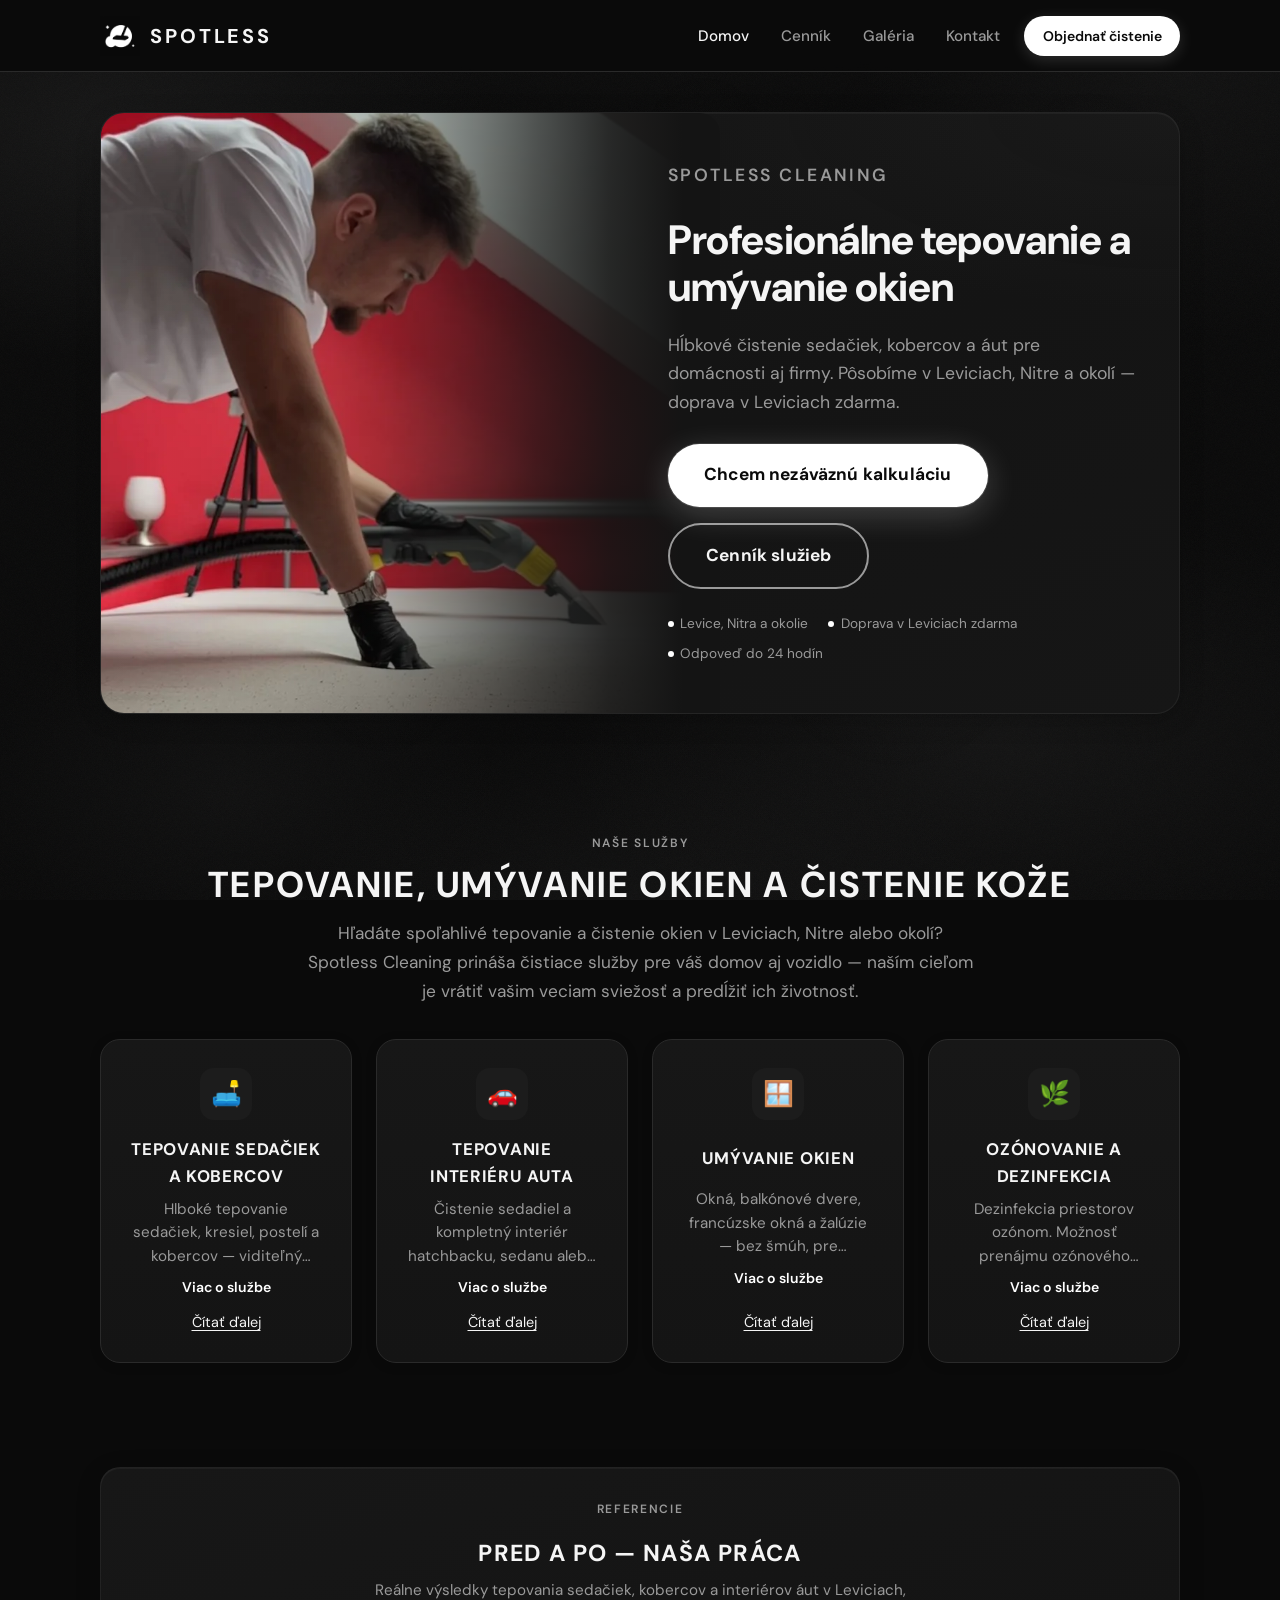
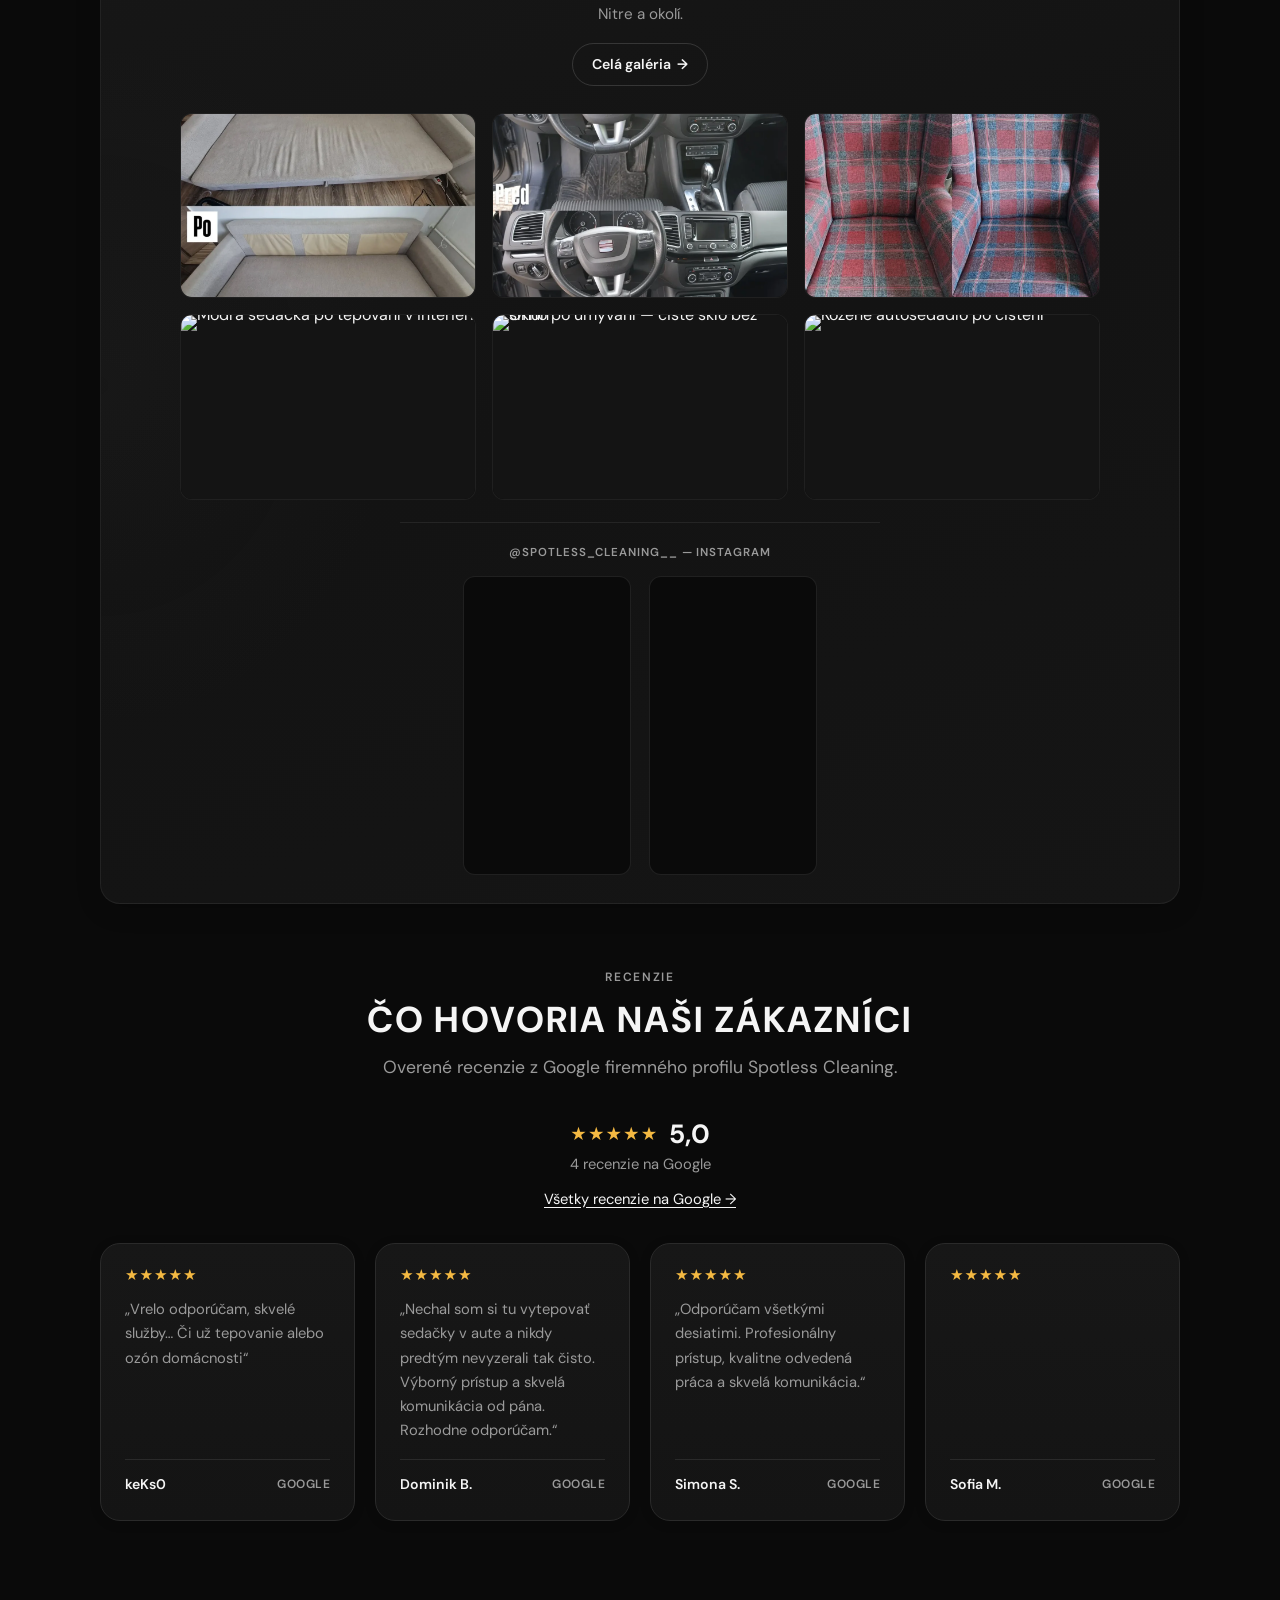
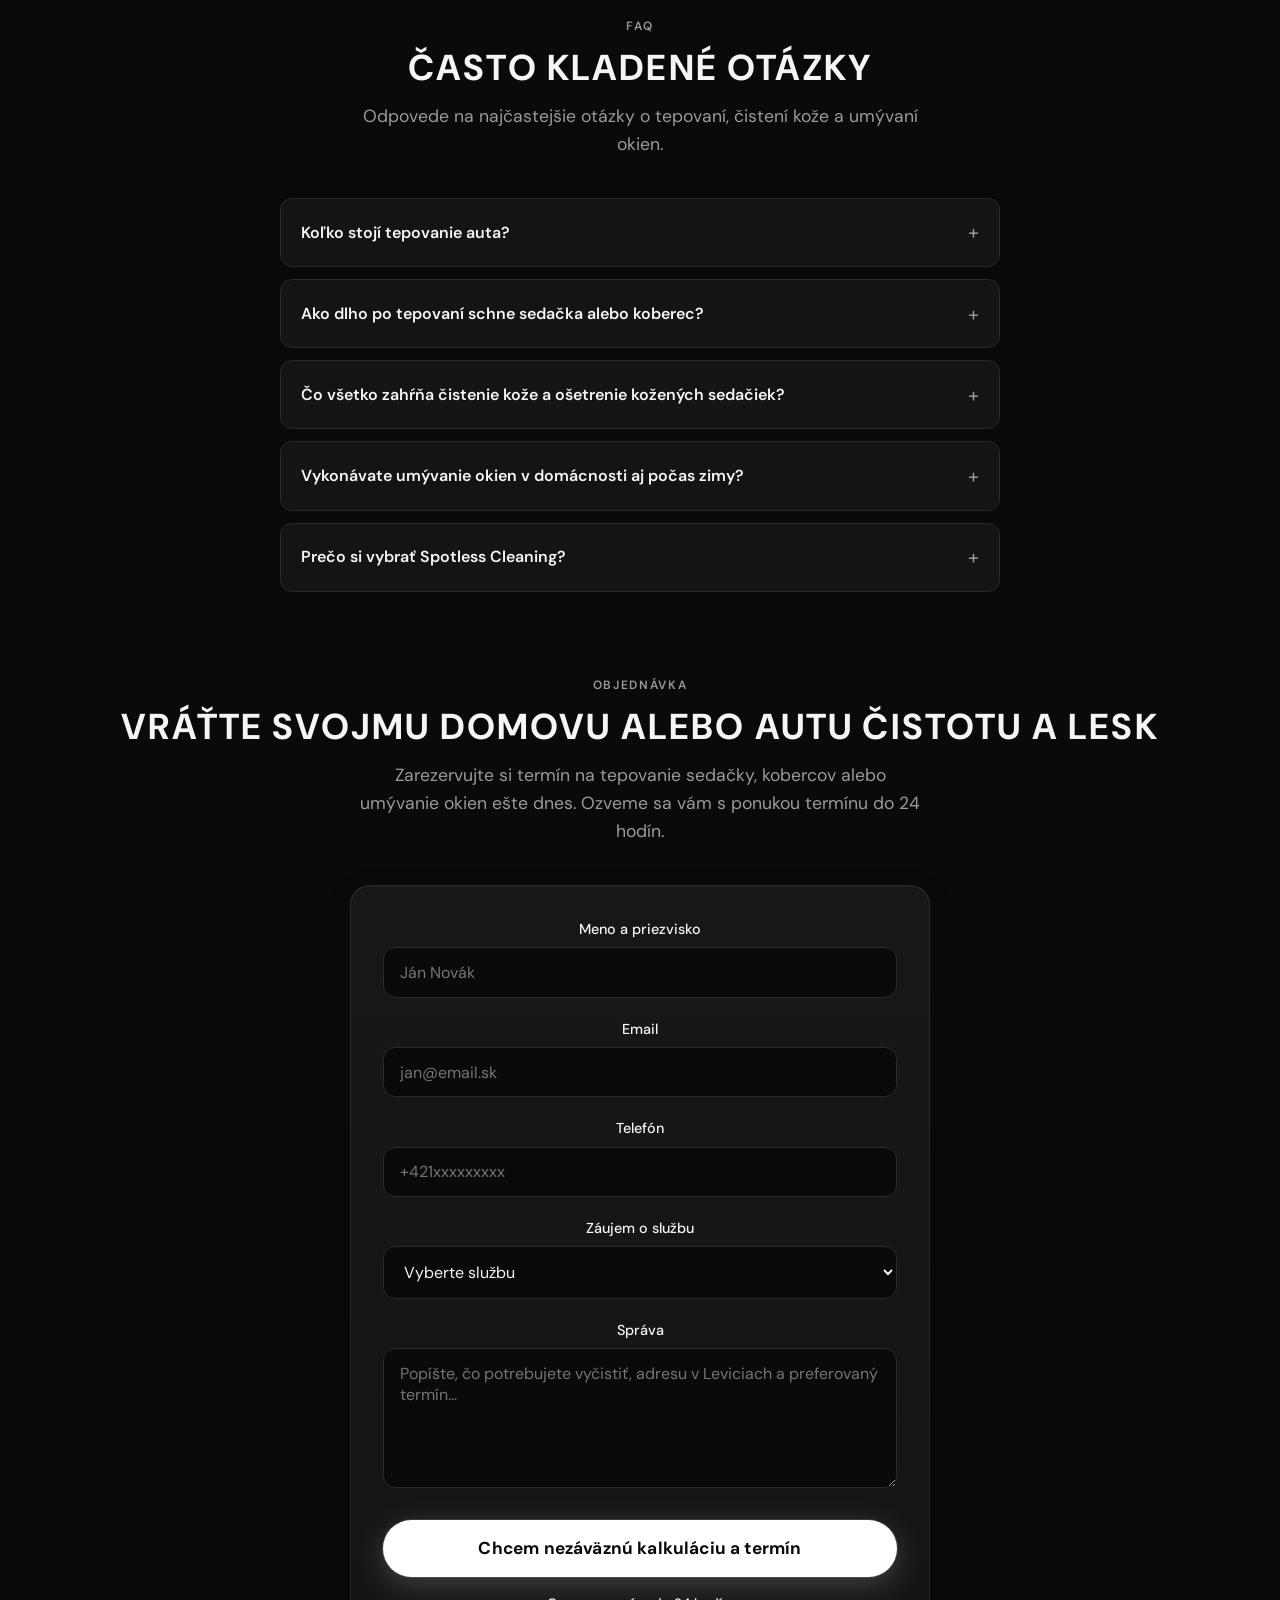
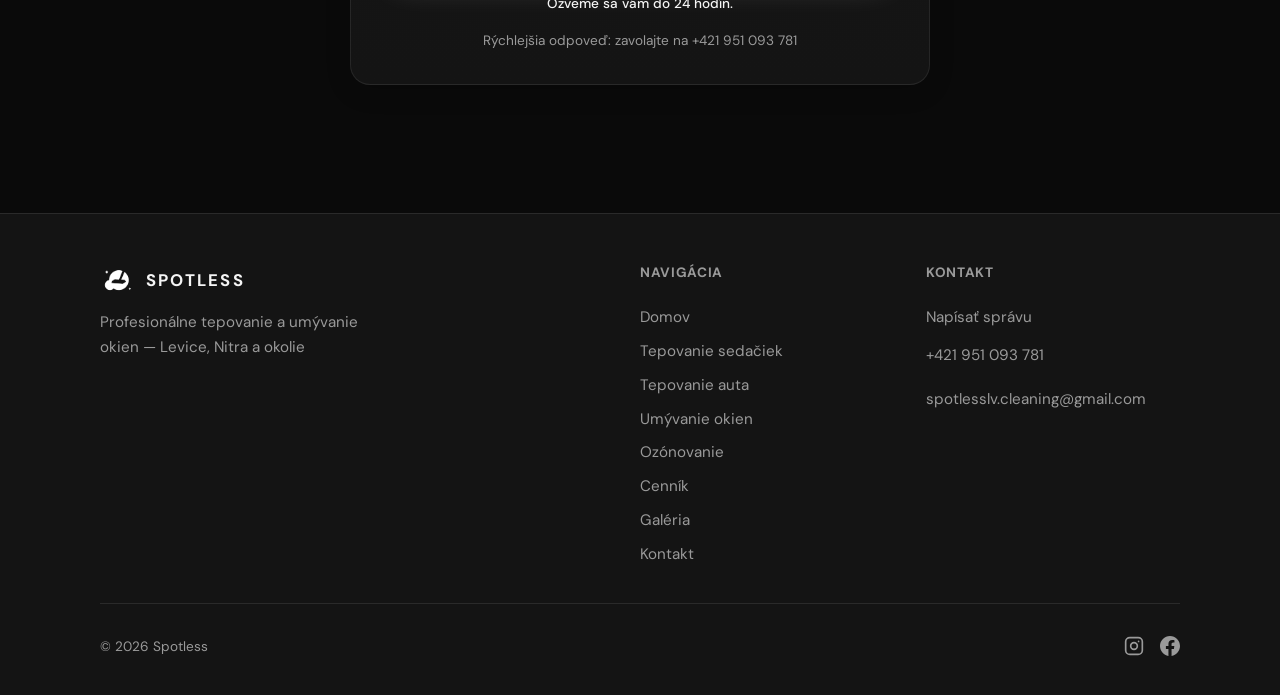
==== commit 1d0706a2: "Pridať galériu fotiek a opraviť náhľady na homepage. Nové JPG pre compare aj statické dlaždice, home" ====
--- a/index.html
+++ b/index.html
@@ -291,18 +291,21 @@
       <div class="container">
         <div class="showcase-panel">
           <div class="showcase-panel__head">
-            <div>
-              <p class="section-eyebrow" data-section-eyebrow>Referencie</p>
-              <h2 class="section-title" data-section-title>Pred a po — naša práca</h2>
-              <p class="section-subtitle showcase-panel__sub" data-section-subtitle>Reálne výsledky tepovania sedačiek, kobercov, áut a umývania okien v Leviciach, Nitre a okolí.</p>
-            </div>
+            <p class="section-eyebrow" data-section-eyebrow>Referencie</p>
+            <h2 class="section-title" data-section-title>Pred a po — naša práca</h2>
+            <p class="section-subtitle showcase-panel__sub section-subtitle--center" data-section-subtitle>Reálne výsledky tepovania sedačiek, kobercov a interiérov áut v Leviciach, Nitre a okolí.</p>
             <a href="/galeria" class="btn btn-outline btn-sm showcase-panel__cta">
               Celá galéria <span aria-hidden="true">→</span>
             </a>
           </div>
           <div class="showcase-panel__media">
             <div class="showcase-panel__photos" id="gallery-preview"></div>
-            <div class="showcase-panel__reels" id="home-reels-track"></div>
+            <div class="showcase-panel__reels-block">
+              <p class="showcase-panel__reels-label">
+                <a href="https://www.instagram.com/spotless_cleaning__/" target="_blank" rel="noopener noreferrer" data-instagram-profile>Viac na Instagrame</a>
+              </p>
+              <div class="showcase-panel__reels" id="home-reels-track"></div>
+            </div>
           </div>
         </div>
       </div>
--- a/css/style.css
+++ b/css/style.css
@@ -1183,27 +1183,32 @@
 
 .showcase-panel__head {
   display: flex;
-  flex-wrap: wrap;
-  align-items: flex-end;
-  justify-content: space-between;
-  gap: 1rem;
-  margin-bottom: 1.5rem;
+  flex-direction: column;
+  align-items: center;
+  text-align: center;
+  gap: 0.65rem;
+  margin-bottom: 1.65rem;
+  max-width: 40rem;
+  margin-inline: auto;
 }
 
 .showcase-panel__head .section-title {
-  font-size: 1.25rem;
-  margin-bottom: 0.35rem;
+  font-size: clamp(1.2rem, 2.8vw, 1.45rem);
+  margin-bottom: 0;
 }
 
 .showcase-panel__sub {
   margin-bottom: 0;
   font-size: 0.95rem;
+  max-width: 36em;
 }
 
 .showcase-panel__cta {
   display: inline-flex;
   align-items: center;
+  justify-content: center;
   gap: 0.4rem;
+  margin-top: 0.35rem;
   padding: 0.6rem 1.15rem;
   border-radius: 999px;
   font-size: 0.88rem;
@@ -1220,20 +1225,28 @@
 }
 
 .showcase-panel__media {
-  display: grid;
-  gap: 1.15rem;
-}
-
-@media (min-width: 768px) {
-  .showcase-panel__media {
-    gap: 1.25rem;
-  }
+  display: flex;
+  flex-direction: column;
+  align-items: center;
+  gap: 1.35rem;
+  width: 100%;
 }
 
 .showcase-panel__photos {
   display: grid;
-  grid-template-columns: repeat(3, 1fr);
+  grid-template-columns: repeat(3, minmax(0, 1fr));
   gap: 0.85rem;
+  width: 100%;
+  max-width: min(920px, 100%);
+  margin-inline: auto;
+}
+
+@media (max-width: 639px) {
+  .showcase-panel__photos {
+    grid-template-columns: repeat(2, minmax(0, 1fr));
+    max-width: 100%;
+    gap: 0.65rem;
+  }
 }
 
 @media (min-width: 640px) {
@@ -1267,32 +1280,64 @@
   object-fit: cover;
 }
 
+.showcase-panel__photos .gallery-item--compare .gallery-item__frame {
+  aspect-ratio: 16 / 10;
+}
+
 .showcase-panel__photos .gallery-caption {
   display: none;
 }
 
-.showcase-panel__reels {
-  display: grid;
-  grid-template-columns: repeat(4, 1fr);
-  gap: 0.85rem;
+.showcase-panel__reels-block {
+  width: 100%;
+  max-width: min(480px, 100%);
+  margin-inline: auto;
   padding-top: 1.15rem;
   border-top: 1px solid rgba(255, 255, 255, 0.07);
-}
-
-@media (max-width: 639px) {
-  .showcase-panel__reels {
-    grid-template-columns: repeat(2, 1fr);
-    gap: 0.75rem;
-    max-width: 320px;
-    margin: 0 auto;
-    padding-top: 1rem;
-  }
+  text-align: center;
+}
+
+.showcase-panel__reels-label {
+  margin: 0 0 0.85rem;
+  font-size: 0.72rem;
+  font-weight: 600;
+  letter-spacing: 0.08em;
+  text-transform: uppercase;
+  color: var(--color-text-muted);
+}
+
+.showcase-panel__reels-label a {
+  color: inherit;
+  text-decoration: none;
+  transition: color 0.2s ease;
+}
+
+.showcase-panel__reels-label a:hover {
+  color: rgba(255, 255, 255, 0.88);
+}
+
+.showcase-panel__reels {
+  display: flex;
+  flex-wrap: wrap;
+  justify-content: center;
+  align-items: flex-start;
+  gap: clamp(0.75rem, 3vw, 1.15rem);
+  width: 100%;
+}
+
+.showcase-panel__reels .reel-card--home {
+  flex: 0 1 clamp(128px, 38vw, 188px);
+  max-width: 188px;
+  width: 100%;
 }
 
 @media (min-width: 900px) {
-  .showcase-panel__reels {
-    gap: 1rem;
-    padding-top: 1.25rem;
+  .showcase-panel__reels-block {
+    padding-top: 1.35rem;
+  }
+
+  .showcase-panel__reels .reel-card--home {
+    flex-basis: 168px;
   }
 }
 
@@ -1837,13 +1882,20 @@
 }
 
 .gallery-mosaic {
-  display: flex;
-  flex-direction: column;
+  display: grid;
+  grid-template-columns: repeat(2, minmax(0, 1fr));
   gap: clamp(0.65rem, 1.5vw, 1rem);
-  align-items: stretch;
+  align-items: start;
+}
+
+@media (min-width: 900px) {
+  .gallery-mosaic {
+    grid-template-columns: repeat(3, minmax(0, 1fr));
+  }
 }
 
 .gallery-pair {
+  grid-column: 1 / -1;
   display: grid;
   grid-template-columns: repeat(2, minmax(0, 1fr));
   gap: clamp(0.65rem, 1.5vw, 1rem);
@@ -1871,6 +1923,10 @@
 .gallery-tile__media picture {
   display: block;
   line-height: 0;
+}
+
+.gallery-tile:not(.gallery-tile--compare) .gallery-tile__media {
+  min-height: 140px;
 }
 
 .gallery-tile__media img {
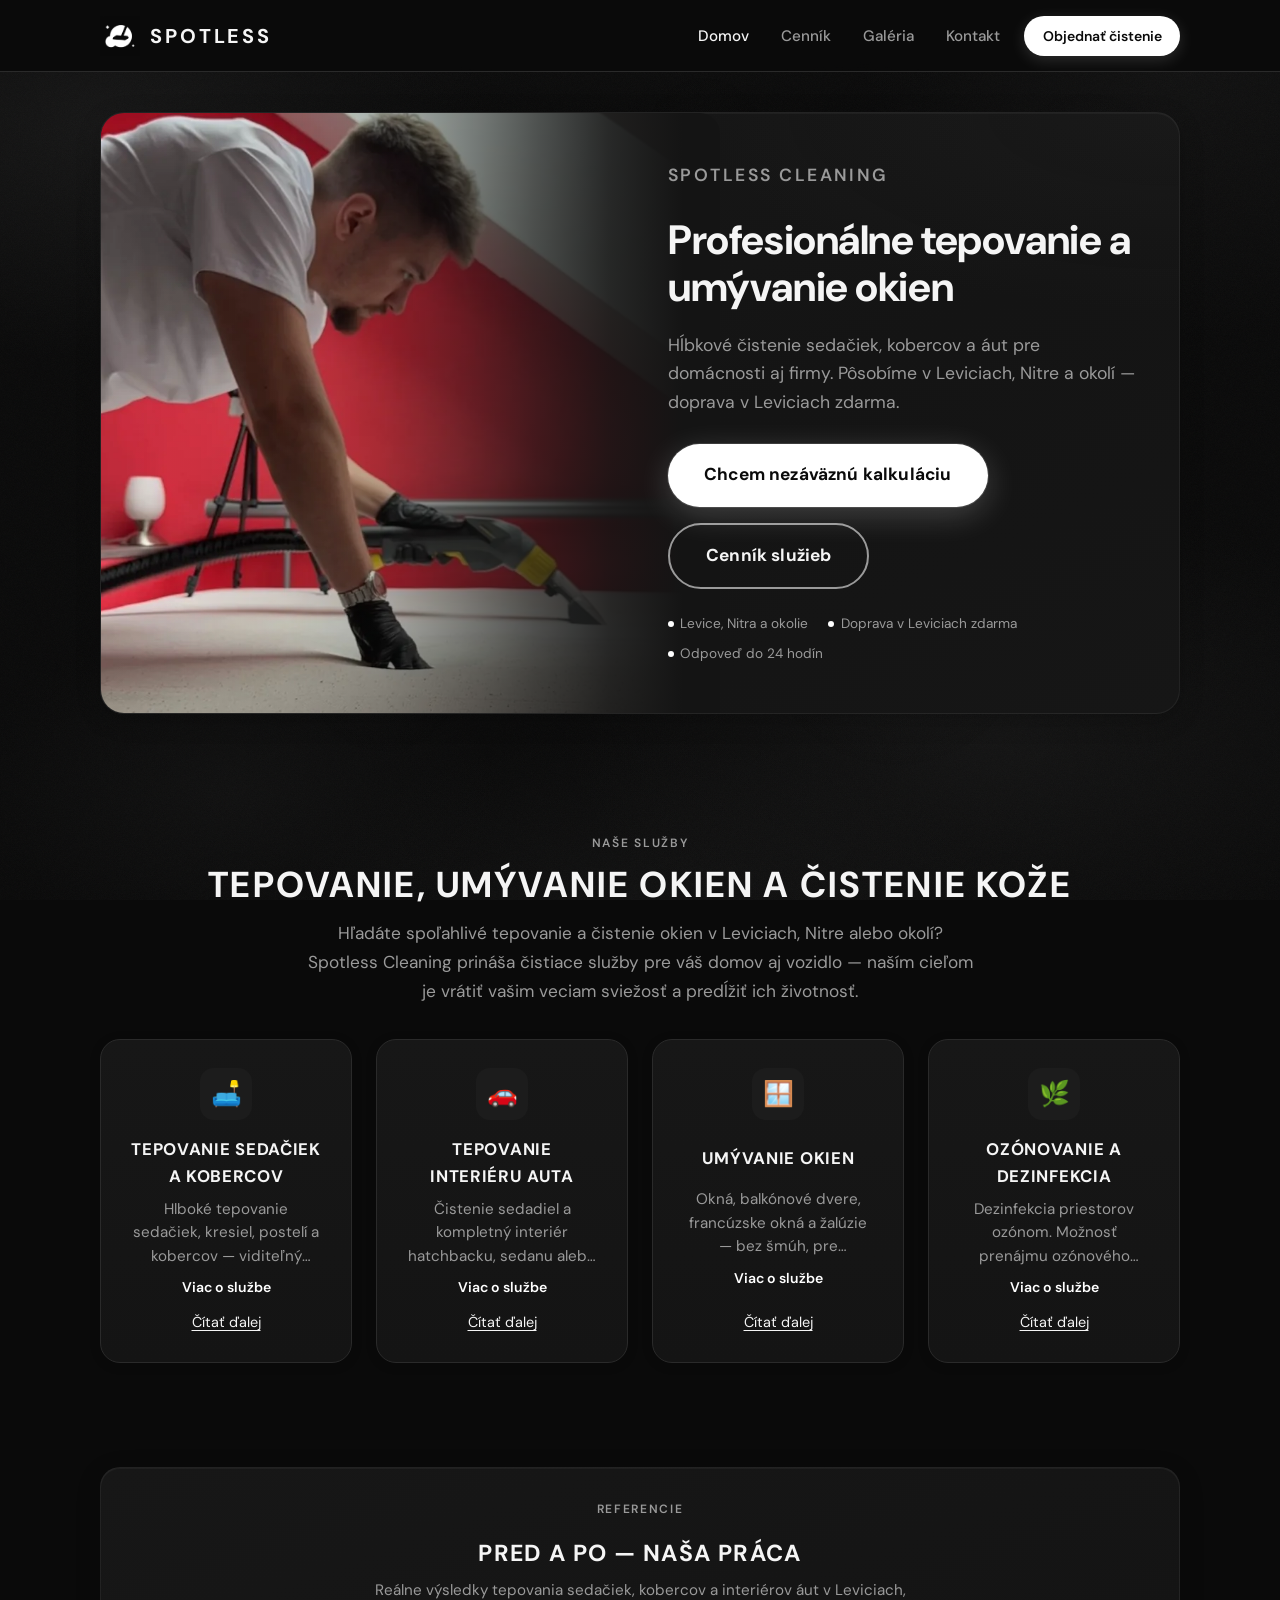
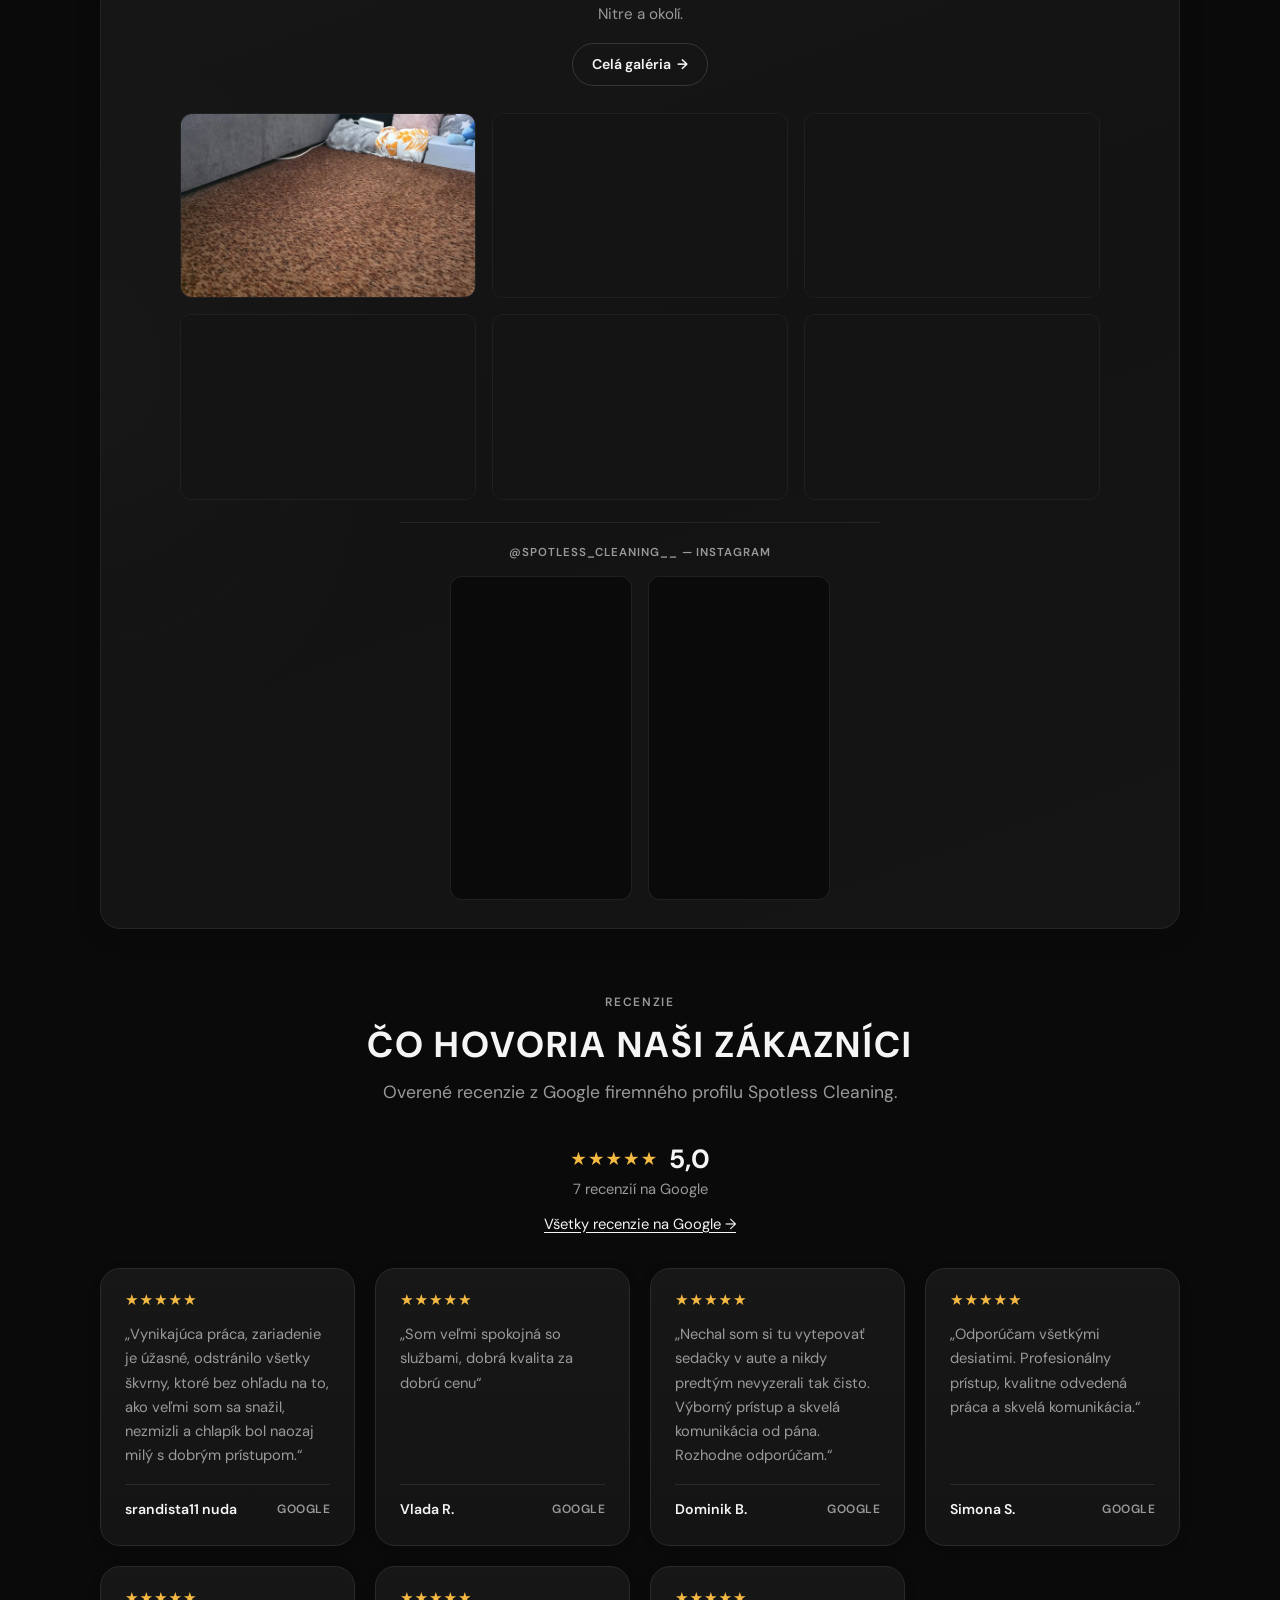
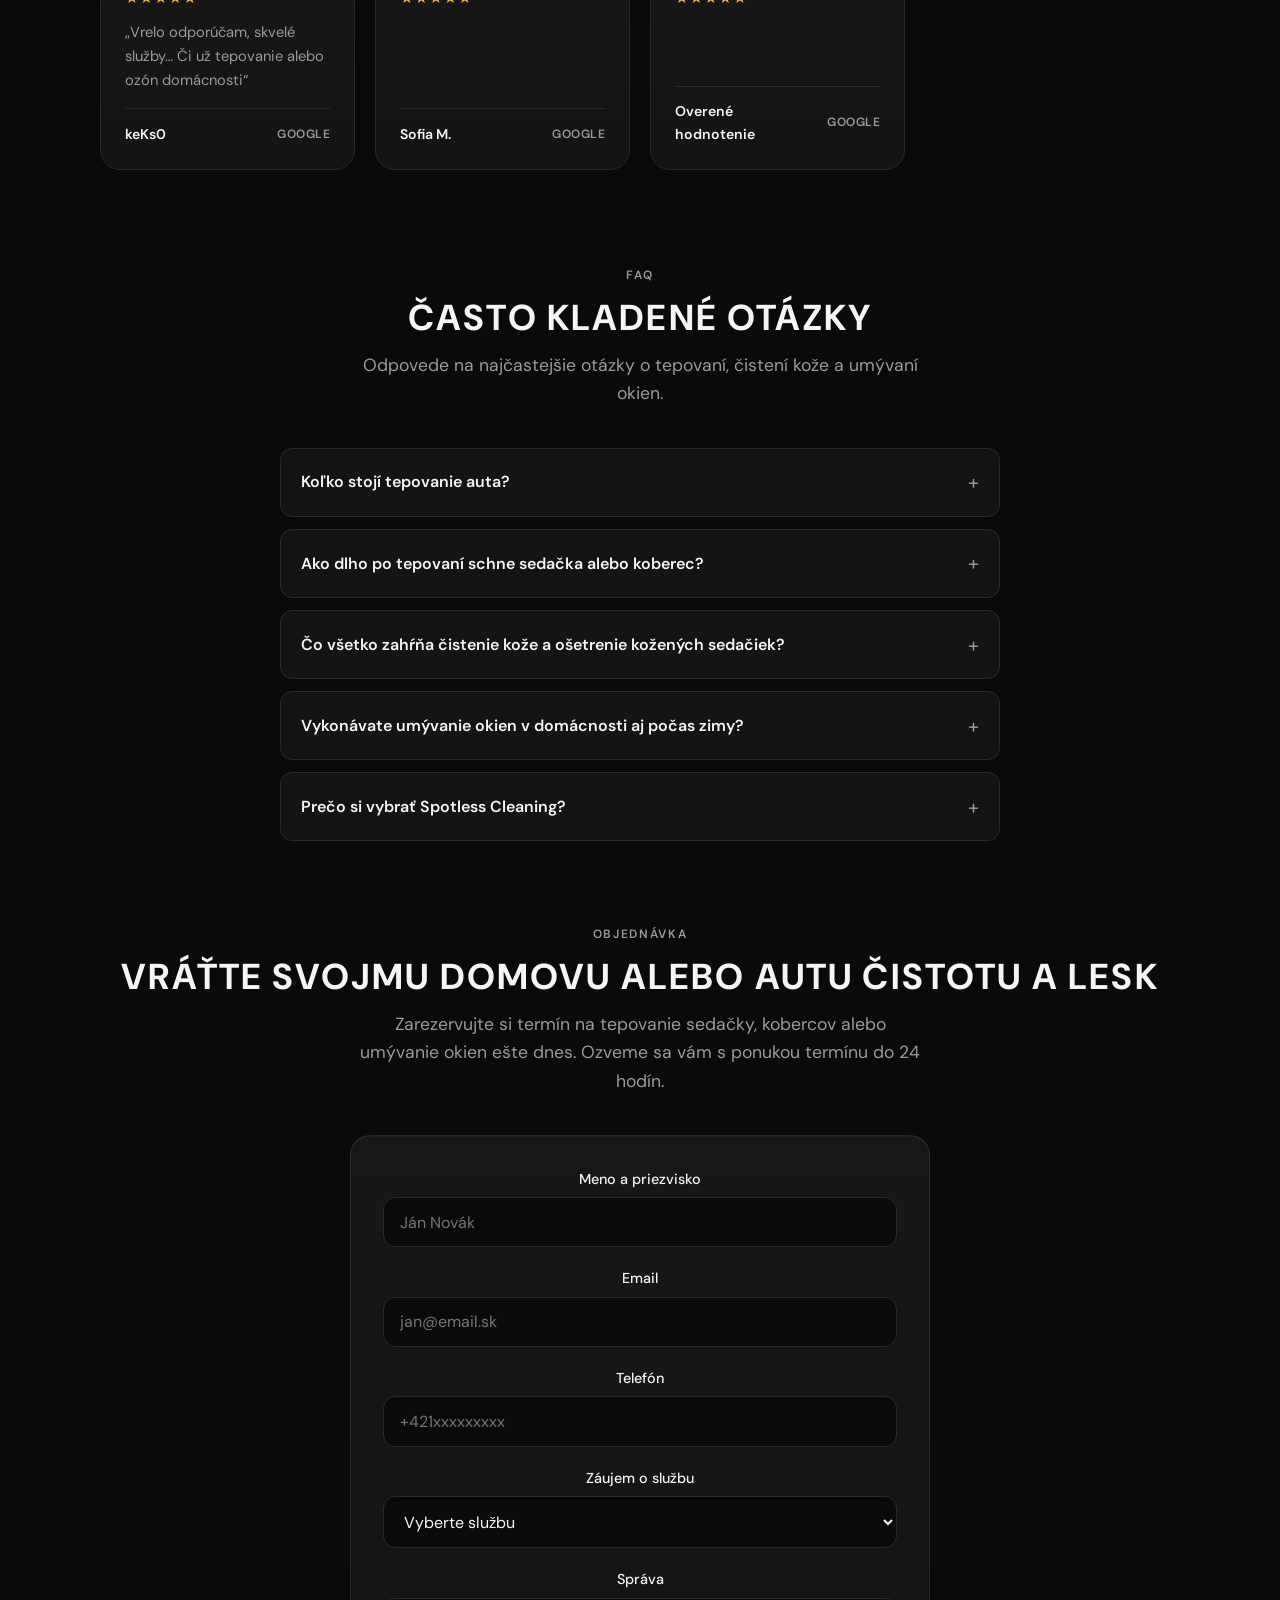
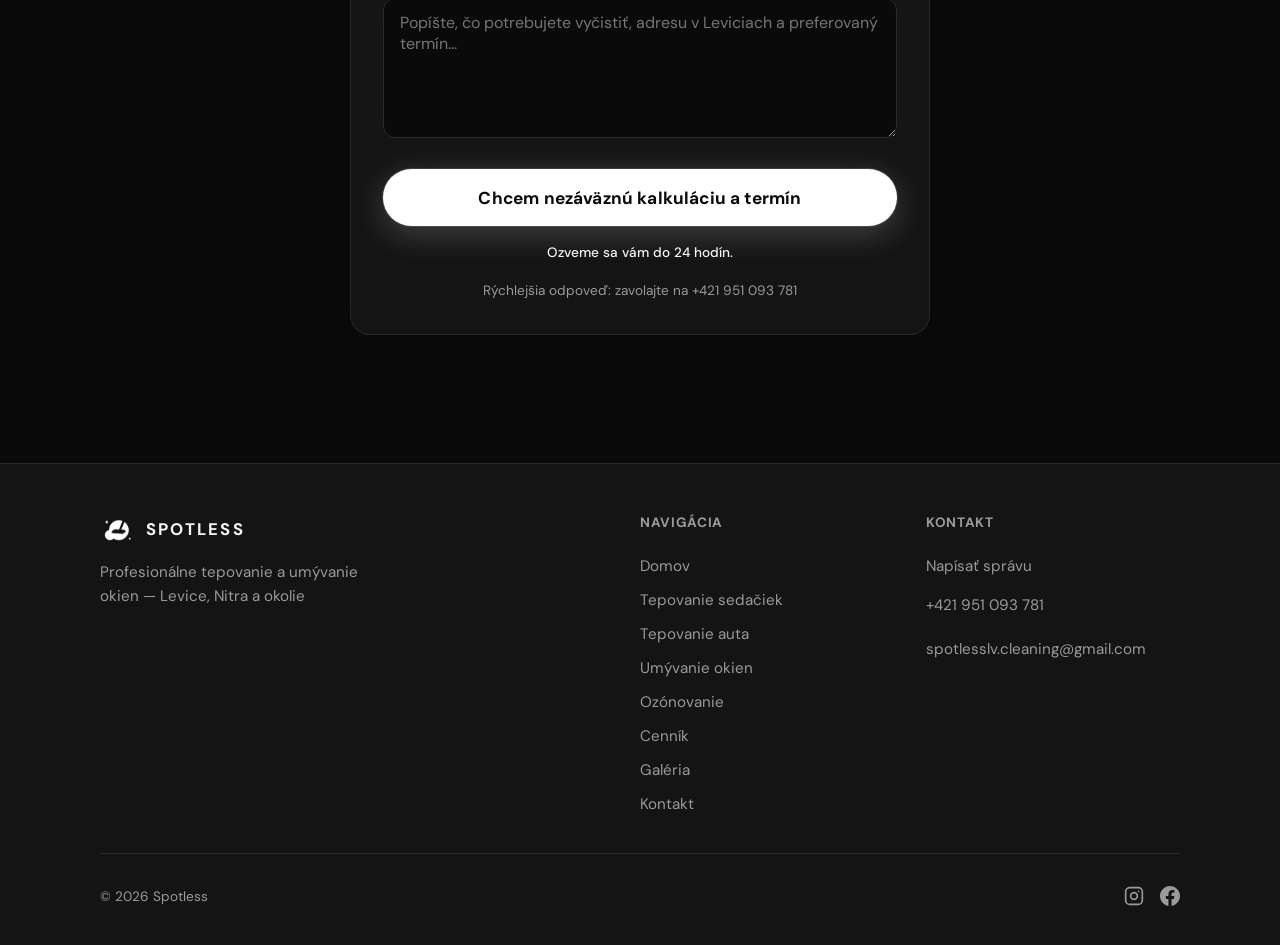
==== commit c6178451: "Sync homepage reviews with Google Business Profile (7 recenzií, 5,0). Co-authored-by: Cursor <cursor" ====
--- a/index.html
+++ b/index.html
@@ -74,7 +74,7 @@
     "aggregateRating": {
       "@type": "AggregateRating",
       "ratingValue": "5",
-      "reviewCount": "4",
+      "reviewCount": "7",
       "bestRating": "5",
       "worstRating": "1"
     },
@@ -96,6 +96,18 @@
         "author": { "@type": "Person", "name": "Simona S." },
         "reviewRating": { "@type": "Rating", "ratingValue": "5", "bestRating": "5" },
         "reviewBody": "Odporúčam všetkými desiatimi. Profesionálny prístup, kvalitne odvedená práca a skvelá komunikácia."
+      },
+      {
+        "@type": "Review",
+        "author": { "@type": "Person", "name": "Vlada R." },
+        "reviewRating": { "@type": "Rating", "ratingValue": "5", "bestRating": "5" },
+        "reviewBody": "Som veľmi spokojná so službami, dobrá kvalita za dobrú cenu"
+      },
+      {
+        "@type": "Review",
+        "author": { "@type": "Person", "name": "srandista11 nuda" },
+        "reviewRating": { "@type": "Rating", "ratingValue": "5", "bestRating": "5" },
+        "reviewBody": "Vynikajúca práca, zariadenie je úžasné, odstránilo všetky škvrny, ktoré bez ohľadu na to, ako veľmi som sa snažil, nezmizli a chlapík bol naozaj milý s dobrým prístupom."
       }
     ]
   }
@@ -322,39 +334,62 @@
             <span class="review-stars review-stars--lg" aria-hidden="true">★★★★★</span>
             <span class="reviews-summary__score">5,0</span>
           </div>
-          <p class="reviews-summary__meta">4 recenzie na Google</p>
+          <p class="reviews-summary__meta">7 recenzií na Google</p>
           <a class="reviews-summary__link" href="https://www.google.com/maps/place/Spotless+Cleaning+-+Tepovanie+%2F+%C4%8Cistenie+okien/@48.1765968,18.5653346,17z/data=!4m8!3m7!1s0x476add000aff8c21:0x2d3ed82480fbe38d!8m2!3d48.1765968!4d18.5653346!9m1!1b1" target="_blank" rel="noopener noreferrer">Všetky recenzie na Google →</a>
         </div>
 
         <div class="reviews-grid" id="reviews-grid" data-static-content="true">
           <article class="review-card">
             <div class="review-stars" aria-label="5 z 5 hviezdičiek">★★★★★</div>
+            <blockquote class="review-card__text">„Vynikajúca práca, zariadenie je úžasné, odstránilo všetky škvrny, ktoré bez ohľadu na to, ako veľmi som sa snažil, nezmizli a chlapík bol naozaj milý s dobrým prístupom.“</blockquote>
+            <footer class="review-card__footer">
+              <cite class="review-card__author">srandista11 nuda</cite>
+              <span class="review-card__source">Google</span>
+            </footer>
+          </article>
+          <article class="review-card">
+            <div class="review-stars" aria-label="5 z 5 hviezdičiek">★★★★★</div>
+            <blockquote class="review-card__text">„Som veľmi spokojná so službami, dobrá kvalita za dobrú cenu“</blockquote>
+            <footer class="review-card__footer">
+              <cite class="review-card__author">Vlada R.</cite>
+              <span class="review-card__source">Google</span>
+            </footer>
+          </article>
+          <article class="review-card">
+            <div class="review-stars" aria-label="5 z 5 hviezdičiek">★★★★★</div>
+            <blockquote class="review-card__text">„Nechal som si tu vytepovať sedačky v aute a nikdy predtým nevyzerali tak čisto. Výborný prístup a skvelá komunikácia od pána. Rozhodne odporúčam.“</blockquote>
+            <footer class="review-card__footer">
+              <cite class="review-card__author">Dominik B.</cite>
+              <span class="review-card__source">Google</span>
+            </footer>
+          </article>
+          <article class="review-card">
+            <div class="review-stars" aria-label="5 z 5 hviezdičiek">★★★★★</div>
+            <blockquote class="review-card__text">„Odporúčam všetkými desiatimi. Profesionálny prístup, kvalitne odvedená práca a skvelá komunikácia.“</blockquote>
+            <footer class="review-card__footer">
+              <cite class="review-card__author">Simona S.</cite>
+              <span class="review-card__source">Google</span>
+            </footer>
+          </article>
+          <article class="review-card">
+            <div class="review-stars" aria-label="5 z 5 hviezdičiek">★★★★★</div>
             <blockquote class="review-card__text">„Vrelo odporúčam, skvelé služby… Či už tepovanie alebo ozón domácnosti“</blockquote>
             <footer class="review-card__footer">
               <cite class="review-card__author">keKs0</cite>
               <span class="review-card__source">Google</span>
             </footer>
           </article>
-          <article class="review-card">
-            <div class="review-stars" aria-label="5 z 5 hviezdičiek">★★★★★</div>
-            <blockquote class="review-card__text">„Nechal som si tu vytepovať sedačky v aute a nikdy predtým nevyzerali tak čisto. Výborný prístup a skvelá komunikácia od pána. Rozhodne odporúčam.“</blockquote>
-            <footer class="review-card__footer">
-              <cite class="review-card__author">Dominik B.</cite>
-              <span class="review-card__source">Google</span>
-            </footer>
-          </article>
-          <article class="review-card">
-            <div class="review-stars" aria-label="5 z 5 hviezdičiek">★★★★★</div>
-            <blockquote class="review-card__text">„Odporúčam všetkými desiatimi. Profesionálny prístup, kvalitne odvedená práca a skvelá komunikácia.“</blockquote>
-            <footer class="review-card__footer">
-              <cite class="review-card__author">Simona S.</cite>
-              <span class="review-card__source">Google</span>
-            </footer>
-          </article>
           <article class="review-card review-card--rating-only">
             <div class="review-stars" aria-label="5 z 5 hviezdičiek">★★★★★</div>
             <footer class="review-card__footer">
               <cite class="review-card__author">Sofia M.</cite>
+              <span class="review-card__source">Google</span>
+            </footer>
+          </article>
+          <article class="review-card review-card--rating-only">
+            <div class="review-stars" aria-label="5 z 5 hviezdičiek">★★★★★</div>
+            <footer class="review-card__footer">
+              <cite class="review-card__author">Overené hodnotenie</cite>
               <span class="review-card__source">Google</span>
             </footer>
           </article>
--- a/css/style.css
+++ b/css/style.css
@@ -1317,18 +1317,20 @@
 }
 
 .showcase-panel__reels {
-  display: flex;
-  flex-wrap: wrap;
+  display: grid;
+  grid-template-columns: repeat(2, minmax(0, 1fr));
   justify-content: center;
-  align-items: flex-start;
-  gap: clamp(0.75rem, 3vw, 1.15rem);
+  align-items: start;
+  gap: clamp(0.65rem, 3vw, 1rem);
   width: 100%;
+  max-width: min(340px, 100%);
+  margin-inline: auto;
 }
 
 .showcase-panel__reels .reel-card--home {
-  flex: 0 1 clamp(128px, 38vw, 188px);
-  max-width: 188px;
   width: 100%;
+  max-width: none;
+  min-width: 0;
 }
 
 @media (min-width: 900px) {
@@ -1336,8 +1338,9 @@
     padding-top: 1.35rem;
   }
 
-  .showcase-panel__reels .reel-card--home {
-    flex-basis: 168px;
+  .showcase-panel__reels {
+    max-width: min(380px, 100%);
+    gap: 1rem;
   }
 }
 
@@ -1370,7 +1373,7 @@
 
 /* ===== Gallery page (fresh mosaic layout) ===== */
 .container--gallery {
-  max-width: 1140px;
+  max-width: min(1280px, 96vw);
 }
 
 .gallery-intro {
@@ -1437,7 +1440,7 @@
 }
 
 .gallery-showcase {
-  padding-bottom: 2rem;
+  padding-bottom: 1.5rem;
 }
 
 .gallery-showcase__title {
@@ -1447,6 +1450,422 @@
   color: var(--color-text-muted);
   text-align: center;
   letter-spacing: 0.02em;
+}
+
+.gallery-sections {
+  display: flex;
+  flex-direction: column;
+  gap: clamp(1.75rem, 4vw, 2.75rem);
+}
+
+.gallery-section__head {
+  display: flex;
+  flex-wrap: wrap;
+  align-items: baseline;
+  justify-content: space-between;
+  gap: 0.5rem 1rem;
+  margin-bottom: 0.75rem;
+  padding-bottom: 0.65rem;
+  border-bottom: 1px solid rgba(255, 255, 255, 0.08);
+}
+
+.gallery-section__title {
+  margin: 0;
+  font-family: var(--font-display);
+  font-size: clamp(1.15rem, 2.4vw, 1.45rem);
+  font-weight: 600;
+  letter-spacing: -0.02em;
+  color: var(--color-text);
+}
+
+.gallery-section__link {
+  font-size: 0.82rem;
+  font-weight: 600;
+  color: var(--color-text-muted);
+  text-decoration: none;
+  transition: color 0.2s ease;
+}
+
+.gallery-section__link:hover {
+  color: #fff;
+}
+
+.gallery-section {
+  position: relative;
+  overflow: hidden;
+  isolation: isolate;
+  padding-bottom: 0.5rem;
+}
+
+.gallery-section .gallery-coverflow {
+  margin-top: 0.65rem;
+  position: relative;
+  z-index: 1;
+  isolation: isolate;
+}
+
+.gallery-sections .gallery-section + .gallery-section {
+  margin-top: 2.75rem;
+}
+
+/* Galéria — coverflow s dvojicami pred / po */
+.gallery-coverflow {
+  margin: 0 auto;
+  text-align: center;
+  max-width: min(1180px, 100%);
+  width: 100%;
+}
+
+.gallery-coverflow__row {
+  display: flex;
+  align-items: center;
+  justify-content: center;
+  gap: clamp(0.5rem, 2vw, 1.1rem);
+}
+
+.gallery-coverflow__viewport {
+  flex: 1 1 auto;
+  min-width: 0;
+  max-width: min(1040px, 100%);
+  height: clamp(280px, 50vw, 480px);
+  perspective: 1600px;
+  perspective-origin: 50% 40%;
+  overflow: hidden;
+  position: relative;
+}
+
+.gallery-coverflow__track {
+  position: relative;
+  width: 100%;
+  height: 100%;
+  transform-style: preserve-3d;
+}
+
+.gallery-coverflow__slide {
+  position: absolute;
+  left: 50%;
+  top: 50%;
+  width: min(72vw, 380px);
+  margin: 0;
+  transform: translate(-50%, -50%);
+  transition:
+    transform 0.55s cubic-bezier(0.22, 1, 0.36, 1),
+    opacity 0.45s ease,
+    filter 0.45s ease;
+  pointer-events: none;
+  filter: saturate(0.82) brightness(0.72);
+  opacity: 0.45;
+  z-index: 1;
+}
+
+.gallery-coverflow__slide.is-active {
+  width: min(92vw, 540px);
+  z-index: 5;
+  pointer-events: auto;
+  filter: none;
+  opacity: 1;
+  transform: translate(-50%, -50%) translateZ(88px) scale(1);
+}
+
+.gallery-coverflow__slide.is-active .gallery-coverflow__half,
+.gallery-coverflow__slide.is-active .gallery-coverflow__single {
+  cursor: zoom-in;
+}
+
+.gallery-coverflow__slide.is-offset-1.is-left {
+  z-index: 3;
+  opacity: 0.72;
+  filter: saturate(0.9) brightness(0.82);
+  transform: translate(-50%, -50%) translateX(-52%) translateZ(-18px) rotateY(24deg) scale(0.78);
+}
+
+.gallery-coverflow__slide.is-offset-1.is-right {
+  z-index: 3;
+  opacity: 0.72;
+  filter: saturate(0.9) brightness(0.82);
+  transform: translate(-50%, -50%) translateX(52%) translateZ(-18px) rotateY(-24deg) scale(0.78);
+}
+
+.gallery-coverflow__slide.is-offset-2.is-left {
+  z-index: 2;
+  opacity: 0.38;
+  transform: translate(-50%, -50%) translateX(-78%) translateZ(-56px) rotateY(32deg) scale(0.62);
+}
+
+.gallery-coverflow__slide.is-offset-2.is-right {
+  z-index: 2;
+  opacity: 0.38;
+  transform: translate(-50%, -50%) translateX(78%) translateZ(-56px) rotateY(-32deg) scale(0.62);
+}
+
+.gallery-coverflow__pair {
+  display: grid;
+  grid-template-columns: 1fr 1fr;
+  gap: 3px;
+  border-radius: 18px;
+  overflow: hidden;
+  border: 1px solid rgba(255, 255, 255, 0.08);
+  box-shadow: 0 18px 48px rgba(0, 0, 0, 0.45);
+  background: #0a0a0a;
+}
+
+.gallery-coverflow__pair-head {
+  display: grid;
+  grid-column: 1 / -1;
+  grid-template-columns: 1fr 1fr;
+  gap: 3px;
+  padding: 0.4rem 0.45rem 0.15rem;
+  background: #0a0a0a;
+  border-bottom: 1px solid rgba(255, 255, 255, 0.06);
+}
+
+.gallery-coverflow__pair-head .gallery-coverflow__label {
+  position: static;
+  top: auto;
+  left: auto;
+  z-index: auto;
+  pointer-events: none;
+}
+
+.gallery-coverflow__pair-head .gallery-coverflow__label:first-child {
+  justify-self: start;
+}
+
+.gallery-coverflow__pair-head .gallery-coverflow__label:last-child {
+  justify-self: end;
+}
+
+.gallery-coverflow__half > .gallery-coverflow__label {
+  display: none;
+}
+
+.gallery-coverflow__half {
+  position: relative;
+  margin: 0;
+  aspect-ratio: 3 / 4;
+  overflow: hidden;
+  background: #111;
+}
+
+.gallery-coverflow__half picture,
+.gallery-coverflow__half img {
+  display: block;
+  width: 100%;
+  height: 100%;
+  object-fit: cover;
+}
+
+.gallery-coverflow__label {
+  position: absolute;
+  top: 0.45rem;
+  left: 0.45rem;
+  z-index: 2;
+  font-size: 0.62rem;
+  font-weight: 700;
+  letter-spacing: 0.06em;
+  text-transform: uppercase;
+  color: #fff;
+  background: rgba(0, 0, 0, 0.55);
+  padding: 0.22rem 0.5rem;
+  border-radius: 999px;
+  backdrop-filter: blur(4px);
+}
+
+.gallery-coverflow__single {
+  border-radius: 18px;
+  overflow: hidden;
+  border: 1px solid rgba(255, 255, 255, 0.08);
+  box-shadow: 0 18px 48px rgba(0, 0, 0, 0.45);
+  background: #0a0a0a;
+  aspect-ratio: 3 / 4;
+}
+
+.gallery-coverflow__single picture,
+.gallery-coverflow__single img {
+  display: block;
+  width: 100%;
+  height: 100%;
+  object-fit: contain;
+  background: #0a0a0a;
+}
+
+.gallery-coverflow__btn {
+  flex: 0 0 auto;
+  width: 2.65rem;
+  height: 2.65rem;
+  border-radius: 999px;
+  border: 1px solid rgba(255, 255, 255, 0.12);
+  background: rgba(255, 255, 255, 0.04);
+  color: #fff;
+  font-size: 1.45rem;
+  line-height: 1;
+  cursor: pointer;
+  transition:
+    background 0.2s ease,
+    border-color 0.2s ease,
+    transform 0.2s ease;
+}
+
+.gallery-coverflow__btn:hover {
+  background: rgba(255, 255, 255, 0.1);
+  border-color: rgba(255, 255, 255, 0.22);
+  transform: scale(1.04);
+}
+
+.gallery-coverflow__meta {
+  margin-top: 1.15rem;
+  padding: 0 0.5rem;
+}
+
+.gallery-coverflow__tag {
+  margin: 0 0 0.25rem;
+  font-size: 0.68rem;
+  font-weight: 700;
+  letter-spacing: 0.14em;
+  text-transform: uppercase;
+  color: var(--color-text-muted);
+}
+
+.gallery-coverflow__caption {
+  margin: 0;
+  font-size: clamp(1.05rem, 2.4vw, 1.35rem);
+  font-weight: 600;
+  color: #fff;
+  line-height: 1.35;
+}
+
+.gallery-coverflow__status {
+  margin: 0.35rem 0 0;
+  font-size: 0.78rem;
+  color: var(--color-text-muted);
+}
+
+.gallery-coverflow__hint {
+  margin: 0.45rem 0 0;
+  font-size: 0.76rem;
+  color: var(--color-text-muted);
+}
+
+.gallery-coverflow.is-single .gallery-coverflow__btn {
+  visibility: hidden;
+  pointer-events: none;
+}
+
+/* Menej slidov — väčší rozostup a viditeľnejšie susedy */
+.gallery-coverflow.is-compact-set .gallery-coverflow__slide.is-offset-1.is-left {
+  transform: translate(-50%, -50%) translateX(-58%) translateZ(-8px) rotateY(20deg) scale(0.86);
+  opacity: 0.88;
+  filter: saturate(0.95) brightness(0.9);
+}
+
+.gallery-coverflow.is-compact-set .gallery-coverflow__slide.is-offset-1.is-right {
+  transform: translate(-50%, -50%) translateX(58%) translateZ(-8px) rotateY(-20deg) scale(0.86);
+  opacity: 0.88;
+  filter: saturate(0.95) brightness(0.9);
+}
+
+.gallery-coverflow.is-compact-set .gallery-coverflow__slide.is-offset-2.is-left {
+  transform: translate(-50%, -50%) translateX(-86%) translateZ(-40px) rotateY(28deg) scale(0.72);
+  opacity: 0.62;
+}
+
+.gallery-coverflow.is-compact-set .gallery-coverflow__slide.is-offset-2.is-right {
+  transform: translate(-50%, -50%) translateX(86%) translateZ(-40px) rotateY(-28deg) scale(0.72);
+  opacity: 0.62;
+}
+
+.gallery-coverflow.is-compact-set[data-slide-count="2"] .gallery-coverflow__slide.is-offset-1.is-left {
+  transform: translate(-50%, -50%) translateX(-64%) translateZ(0) rotateY(16deg) scale(0.9);
+  opacity: 0.92;
+}
+
+.gallery-coverflow.is-compact-set[data-slide-count="2"] .gallery-coverflow__slide.is-offset-1.is-right {
+  transform: translate(-50%, -50%) translateX(64%) translateZ(0) rotateY(-16deg) scale(0.9);
+  opacity: 0.92;
+}
+
+.gallery-coverflow.is-compact-set[data-slide-count="3"] .gallery-coverflow__slide.is-offset-1.is-left {
+  transform: translate(-50%, -50%) translateX(-60%) translateZ(-4px) rotateY(18deg) scale(0.88);
+}
+
+.gallery-coverflow.is-compact-set[data-slide-count="3"] .gallery-coverflow__slide.is-offset-1.is-right {
+  transform: translate(-50%, -50%) translateX(60%) translateZ(-4px) rotateY(-18deg) scale(0.88);
+}
+
+@media (max-width: 639px) {
+  .gallery-coverflow__viewport {
+    height: clamp(268px, 72vw, 380px);
+  }
+
+  .gallery-coverflow__slide {
+    width: min(76vw, 280px);
+  }
+
+  .gallery-coverflow__slide.is-active {
+    width: min(94vw, 340px);
+    z-index: 12;
+  }
+
+  .gallery-coverflow__slide.is-offset-1 {
+    z-index: 1;
+    pointer-events: none;
+  }
+
+  .gallery-coverflow__pair-head {
+    padding: 0.45rem 0.5rem 0.2rem;
+    gap: 0.35rem;
+  }
+
+  .gallery-coverflow__pair-head .gallery-coverflow__label {
+    justify-self: center;
+    font-size: 0.68rem;
+    padding: 0.28rem 0.62rem;
+  }
+
+  .gallery-coverflow__pair-head .gallery-coverflow__label:first-child,
+  .gallery-coverflow__pair-head .gallery-coverflow__label:last-child {
+    justify-self: center;
+  }
+
+  .gallery-coverflow__meta {
+    padding-inline: 0.75rem;
+    text-align: center;
+  }
+
+  .gallery-coverflow__caption {
+    margin-inline: auto;
+    max-width: 18rem;
+  }
+
+  .gallery-coverflow__slide.is-offset-2 {
+    display: none;
+  }
+
+  .gallery-coverflow__slide.is-offset-1.is-left {
+    transform: translate(-50%, -50%) translateX(-50%) translateZ(-24px) rotateY(18deg) scale(0.72);
+  }
+
+  .gallery-coverflow__slide.is-offset-1.is-right {
+    transform: translate(-50%, -50%) translateX(50%) translateZ(-24px) rotateY(-18deg) scale(0.72);
+  }
+
+  .gallery-coverflow.is-compact-set .gallery-coverflow__slide.is-offset-1.is-left {
+    transform: translate(-50%, -50%) translateX(-54%) translateZ(-20px) rotateY(16deg) scale(0.78);
+    opacity: 0.88;
+  }
+
+  .gallery-coverflow.is-compact-set .gallery-coverflow__slide.is-offset-1.is-right {
+    transform: translate(-50%, -50%) translateX(54%) translateZ(-20px) rotateY(-16deg) scale(0.78);
+    opacity: 0.88;
+  }
+
+  .gallery-coverflow.is-compact-set[data-slide-count="2"] .gallery-coverflow__slide.is-offset-1.is-left {
+    transform: translate(-50%, -50%) translateX(-58%) translateZ(-18px) rotateY(14deg) scale(0.8);
+  }
+
+  .gallery-coverflow.is-compact-set[data-slide-count="2"] .gallery-coverflow__slide.is-offset-1.is-right {
+    transform: translate(-50%, -50%) translateX(58%) translateZ(-18px) rotateY(-14deg) scale(0.8);
+  }
 }
 
 /* Galéria — kompaktný compare carousel + fullscreen */
@@ -1501,22 +1920,28 @@
   display: none;
 }
 
-.gallery-compare-carousel__open {
+.gallery-compare-carousel__stage {
   flex: 1 1 auto;
   min-width: 0;
   max-width: min(720px, 100%);
   margin: 0;
-  padding: 0;
-  border: none;
-  background: none;
+  text-align: center;
+}
+
+.gallery-compare-carousel__open {
+  margin: 0.65rem auto 0;
+  padding: 0.35rem 0.85rem;
+  border: 1px solid rgba(255, 255, 255, 0.14);
+  border-radius: 999px;
+  background: rgba(255, 255, 255, 0.04);
   cursor: pointer;
-  text-align: center;
-  border-radius: 16px;
-  transition: transform 0.25s ease;
+  transition: background 0.25s ease, border-color 0.25s ease, transform 0.25s ease;
 }
 
 .gallery-compare-carousel__open:hover {
-  transform: scale(1.015);
+  transform: translateY(-1px);
+  border-color: rgba(255, 255, 255, 0.22);
+  background: rgba(255, 255, 255, 0.07);
 }
 
 .gallery-compare-carousel__open:focus-visible {
@@ -1553,7 +1978,7 @@
   transition: box-shadow 0.3s ease, border-color 0.3s ease;
 }
 
-.gallery-compare-carousel__open:hover .gallery-compare-carousel__media {
+.gallery-compare-carousel__stage:hover .gallery-compare-carousel__media {
   border-color: rgba(255, 255, 255, 0.16);
   box-shadow: 0 14px 40px rgba(0, 0, 0, 0.38);
 }
@@ -1570,14 +1995,7 @@
   width: 100%;
   height: 100%;
   border-radius: 14px;
-}
-
-.ba-compare--preview {
-  pointer-events: none;
-}
-
-.ba-compare--preview .ba-compare__handle {
-  opacity: 0.65;
+  cursor: ew-resize;
 }
 
 .gallery-compare-carousel__open-hint {
@@ -1585,7 +2003,7 @@
   align-items: center;
   justify-content: center;
   gap: 0.45rem;
-  margin-top: 0.65rem;
+  margin: 0;
   font-size: 0.72rem;
   font-weight: 600;
   letter-spacing: 0.07em;
@@ -1594,7 +2012,8 @@
   transition: color 0.2s ease;
 }
 
-.gallery-compare-carousel__open:hover .gallery-compare-carousel__open-hint {
+.gallery-compare-carousel__open:hover .gallery-compare-carousel__open-hint,
+.gallery-compare-carousel__stage:focus-within .gallery-compare-carousel__open-hint {
   color: rgba(255, 255, 255, 0.82);
 }
 
@@ -1881,29 +2300,173 @@
   }
 }
 
-.gallery-mosaic {
-  display: grid;
-  grid-template-columns: repeat(2, minmax(0, 1fr));
-  gap: clamp(0.65rem, 1.5vw, 1rem);
-  align-items: start;
-}
-
-@media (min-width: 900px) {
-  .gallery-mosaic {
-    grid-template-columns: repeat(3, minmax(0, 1fr));
-  }
-}
-
-.gallery-pair {
-  grid-column: 1 / -1;
-  display: grid;
-  grid-template-columns: repeat(2, minmax(0, 1fr));
-  gap: clamp(0.65rem, 1.5vw, 1rem);
-  align-items: start;
-}
-
-.gallery-pair .gallery-tile {
-  min-width: 0;
+/* Koláž — „rozhádzané“ fotky s výrazným hover zoomom */
+.gallery-mosaic--scatter {
+  position: relative;
+  width: 100%;
+  min-height: 280px;
+  padding: 0.25rem 0 1rem;
+  isolation: isolate;
+}
+
+.gallery-mosaic--scatter .gallery-scatter-item {
+  position: absolute;
+  left: var(--s-x, 5%);
+  top: var(--s-y, 0);
+  width: var(--s-w, 28%);
+  margin: 0;
+  padding: 0.3rem 0.3rem 0.55rem;
+  border-radius: 12px;
+  background: linear-gradient(165deg, rgba(32, 32, 32, 0.98) 0%, rgba(14, 14, 14, 0.98) 100%);
+  border: 1px solid rgba(255, 255, 255, 0.11);
+  box-shadow:
+    0 10px 28px rgba(0, 0, 0, 0.42),
+    0 2px 0 rgba(255, 255, 255, 0.04) inset;
+  cursor: pointer;
+  transform: rotate(var(--s-r, 0deg));
+  transform-origin: 50% 55%;
+  z-index: var(--s-z, 1);
+  transition:
+    transform 0.5s cubic-bezier(0.34, 1.35, 0.64, 1),
+    box-shadow 0.45s ease,
+    border-color 0.35s ease,
+    opacity 0.35s ease,
+    filter 0.35s ease;
+  will-change: transform;
+}
+
+.gallery-mosaic--scatter .gallery-scatter-item:hover,
+.gallery-mosaic--scatter .gallery-scatter-item:focus-visible {
+  transform: rotate(0deg) scale(1.55);
+  z-index: 50;
+  border-color: rgba(255, 255, 255, 0.28);
+  box-shadow:
+    0 28px 64px rgba(0, 0, 0, 0.58),
+    0 0 0 1px rgba(255, 255, 255, 0.1);
+}
+
+.gallery-mosaic--scatter:has(.gallery-scatter-item:hover) .gallery-scatter-item:not(:hover):not(:focus-visible),
+.gallery-mosaic--scatter:has(.gallery-scatter-item:focus-visible) .gallery-scatter-item:not(:hover):not(:focus-visible) {
+  opacity: 0.62;
+  filter: saturate(0.82);
+}
+
+.gallery-mosaic--scatter .gallery-scatter-item:nth-child(3n + 1)::after {
+  content: "";
+  position: absolute;
+  top: -0.35rem;
+  left: 18%;
+  width: 2.4rem;
+  height: 0.85rem;
+  background: rgba(255, 255, 255, 0.14);
+  border: 1px solid rgba(255, 255, 255, 0.08);
+  transform: rotate(-12deg);
+  pointer-events: none;
+  opacity: 0.85;
+}
+
+.gallery-mosaic--scatter .gallery-scatter-item__frame,
+.gallery-mosaic--scatter .gallery-tile__media {
+  position: relative;
+  overflow: hidden;
+  border-radius: 8px;
+  line-height: 0;
+  font-size: 0;
+  background: transparent;
+  border: none;
+  min-height: 0;
+}
+
+.gallery-mosaic--scatter .gallery-tile__media picture {
+  display: block;
+  width: 100%;
+  line-height: 0;
+}
+
+.gallery-mosaic--scatter .gallery-tile__media img {
+  display: block;
+  width: 100%;
+  height: auto;
+  vertical-align: top;
+}
+
+.gallery-mosaic--scatter .gallery-tile__overlay {
+  border-radius: 0 0 8px 8px;
+  opacity: 0;
+}
+
+.gallery-mosaic--scatter .gallery-scatter-item:hover .gallery-tile__overlay,
+.gallery-mosaic--scatter .gallery-scatter-item:focus-visible .gallery-tile__overlay {
+  opacity: 1;
+}
+
+@media (max-width: 639px) {
+  .gallery-mosaic--scatter,
+  .gallery-mosaic--scatter-mobile {
+    display: grid;
+    grid-template-columns: repeat(2, minmax(0, 1fr));
+    gap: 0.75rem 0.55rem;
+    align-items: start;
+    min-height: 0;
+    padding-bottom: 0.35rem;
+  }
+
+  .gallery-mosaic--scatter .gallery-scatter-item {
+    position: relative;
+    left: auto;
+    top: auto;
+    width: auto;
+    max-width: 100%;
+    padding: 0.2rem 0.2rem 0.4rem;
+    transform: rotate(var(--s-r, 0deg));
+  }
+
+  .gallery-mosaic--scatter .gallery-scatter-item:nth-child(odd) {
+    margin-top: 0.25rem;
+  }
+
+  .gallery-mosaic--scatter .gallery-scatter-item:nth-child(even) {
+    margin-top: -0.1rem;
+  }
+
+  .gallery-mosaic--scatter .gallery-scatter-item--wide {
+    grid-column: 1 / -1;
+    max-width: min(92%, 420px);
+    justify-self: center;
+    transform: rotate(-1.5deg);
+  }
+
+  .gallery-mosaic--scatter .gallery-scatter-item:hover,
+  .gallery-mosaic--scatter .gallery-scatter-item:focus-visible {
+    transform: rotate(0deg) scale(1.28);
+  }
+
+  .gallery-mosaic--scatter .gallery-scatter-item--wide:hover,
+  .gallery-mosaic--scatter .gallery-scatter-item--wide:focus-visible {
+    transform: rotate(0deg) scale(1.12);
+  }
+
+  .gallery-mosaic--scatter:has(.gallery-scatter-item:hover) .gallery-scatter-item:not(:hover):not(:focus-visible),
+  .gallery-mosaic--scatter:has(.gallery-scatter-item:focus-visible)
+    .gallery-scatter-item:not(:hover):not(:focus-visible) {
+    opacity: 0.78;
+    filter: none;
+  }
+
+  .gallery-mosaic--scatter .gallery-scatter-item:nth-child(3n + 1)::after {
+    display: none;
+  }
+}
+
+@media (prefers-reduced-motion: reduce) {
+  .gallery-mosaic--scatter .gallery-scatter-item {
+    transition: box-shadow 0.2s ease, border-color 0.2s ease;
+  }
+
+  .gallery-mosaic--scatter .gallery-scatter-item:hover,
+  .gallery-mosaic--scatter .gallery-scatter-item:focus-visible {
+    transform: rotate(var(--s-r, 0deg)) scale(1.08);
+  }
 }
 
 .gallery-tile {
@@ -1925,8 +2488,12 @@
   line-height: 0;
 }
 
-.gallery-tile:not(.gallery-tile--compare) .gallery-tile__media {
+.gallery-tile:not(.gallery-tile--compare):not(.gallery-scatter-item) .gallery-tile__media {
   min-height: 140px;
+}
+
+.gallery-scatter-item .gallery-tile__media {
+  min-height: 0;
 }
 
 .gallery-tile__media img {
@@ -1940,8 +2507,8 @@
   cursor: pointer;
 }
 
-.gallery-tile:not(.gallery-tile--compare):hover .gallery-tile__media img,
-.gallery-tile:not(.gallery-tile--compare):focus-visible .gallery-tile__media img {
+.gallery-tile:not(.gallery-tile--compare):not(.gallery-scatter-item):hover .gallery-tile__media img,
+.gallery-tile:not(.gallery-tile--compare):not(.gallery-scatter-item):focus-visible .gallery-tile__media img {
   transform: scale(1.04);
 }
 
@@ -1956,11 +2523,26 @@
   background: linear-gradient(to top, rgba(0, 0, 0, 0.78) 0%, rgba(0, 0, 0, 0.08) 55%, transparent 100%);
   opacity: 0;
   transition: opacity 0.3s ease;
+  pointer-events: none;
 }
 
 .gallery-tile:hover .gallery-tile__overlay,
 .gallery-tile:focus-visible .gallery-tile__overlay {
   opacity: 1;
+}
+
+.gallery-mosaic--scatter .gallery-tile__caption {
+  font-size: clamp(0.72rem, 1.6vw, 0.86rem);
+  line-height: 1.3;
+  display: -webkit-box;
+  -webkit-line-clamp: 2;
+  -webkit-box-orient: vertical;
+  overflow: hidden;
+}
+
+.gallery-mosaic--scatter .gallery-tile__overlay {
+  padding: 0.55rem 0.65rem;
+  background: linear-gradient(to top, rgba(0, 0, 0, 0.88) 0%, rgba(0, 0, 0, 0.15) 58%, transparent 100%);
 }
 
 .gallery-tile__caption {
@@ -2018,16 +2600,12 @@
 }
 
 @media (max-width: 767px) {
-  .gallery-pair {
-    grid-template-columns: 1fr;
-  }
-
   .gallery-tile--compare .gallery-tile__media {
     aspect-ratio: 576 / 1024;
     max-height: min(75vh, 560px);
   }
 
-  .gallery-tile__overlay {
+  .gallery-tile:not(.gallery-scatter-item) .gallery-tile__overlay {
     opacity: 1;
     background: linear-gradient(to top, rgba(0, 0, 0, 0.65) 0%, transparent 70%);
   }
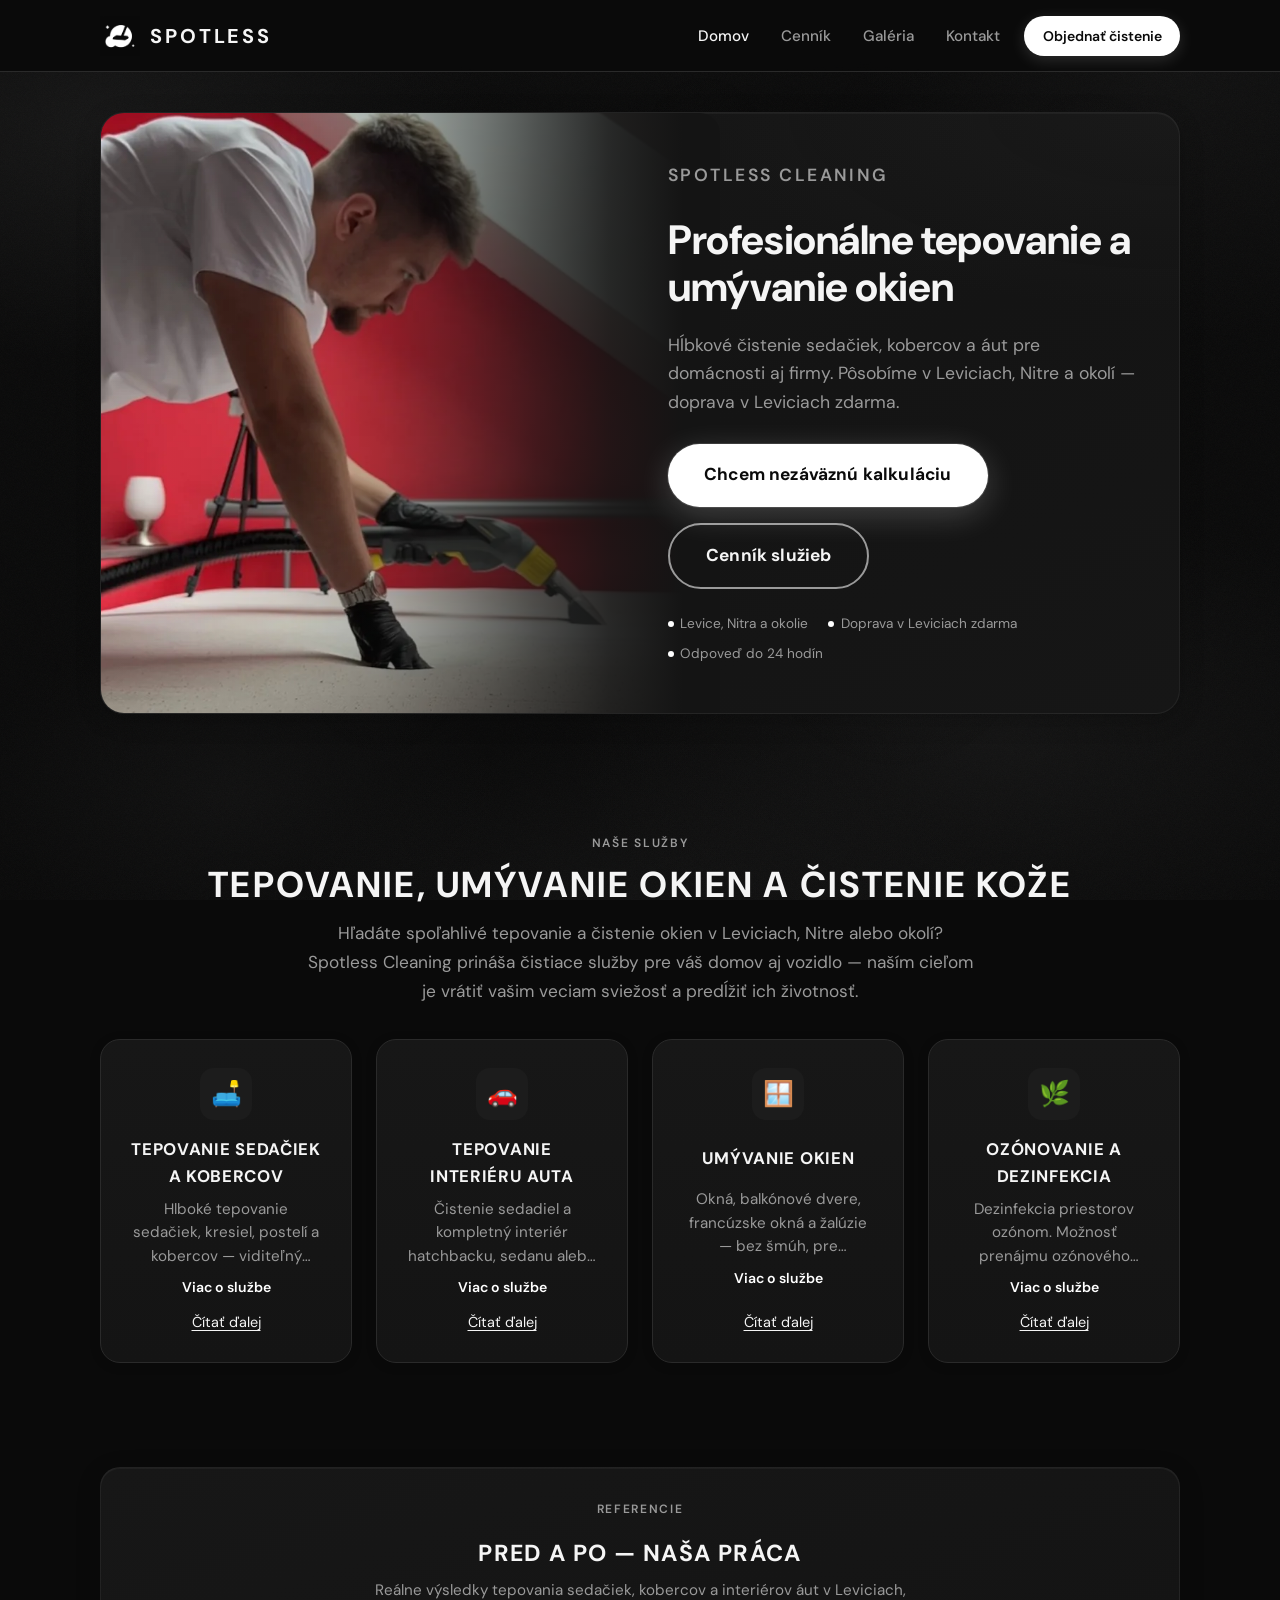
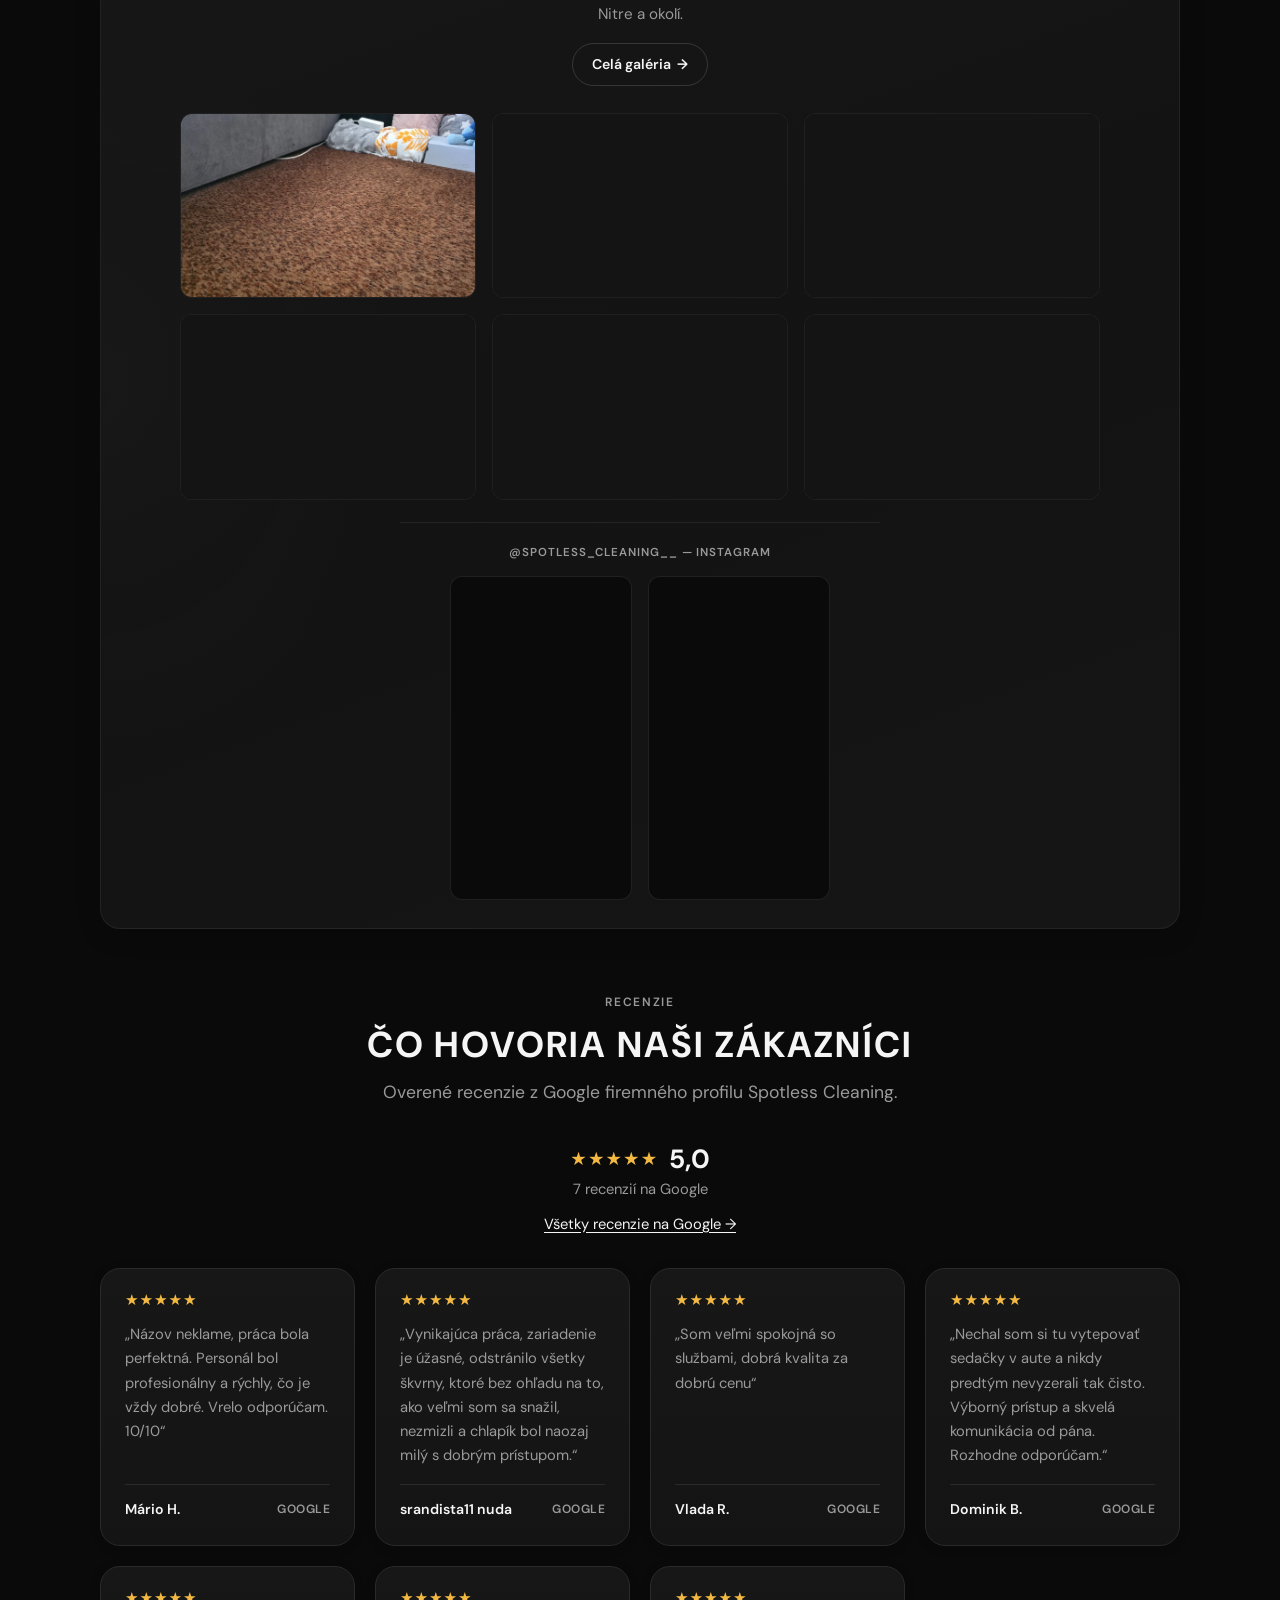
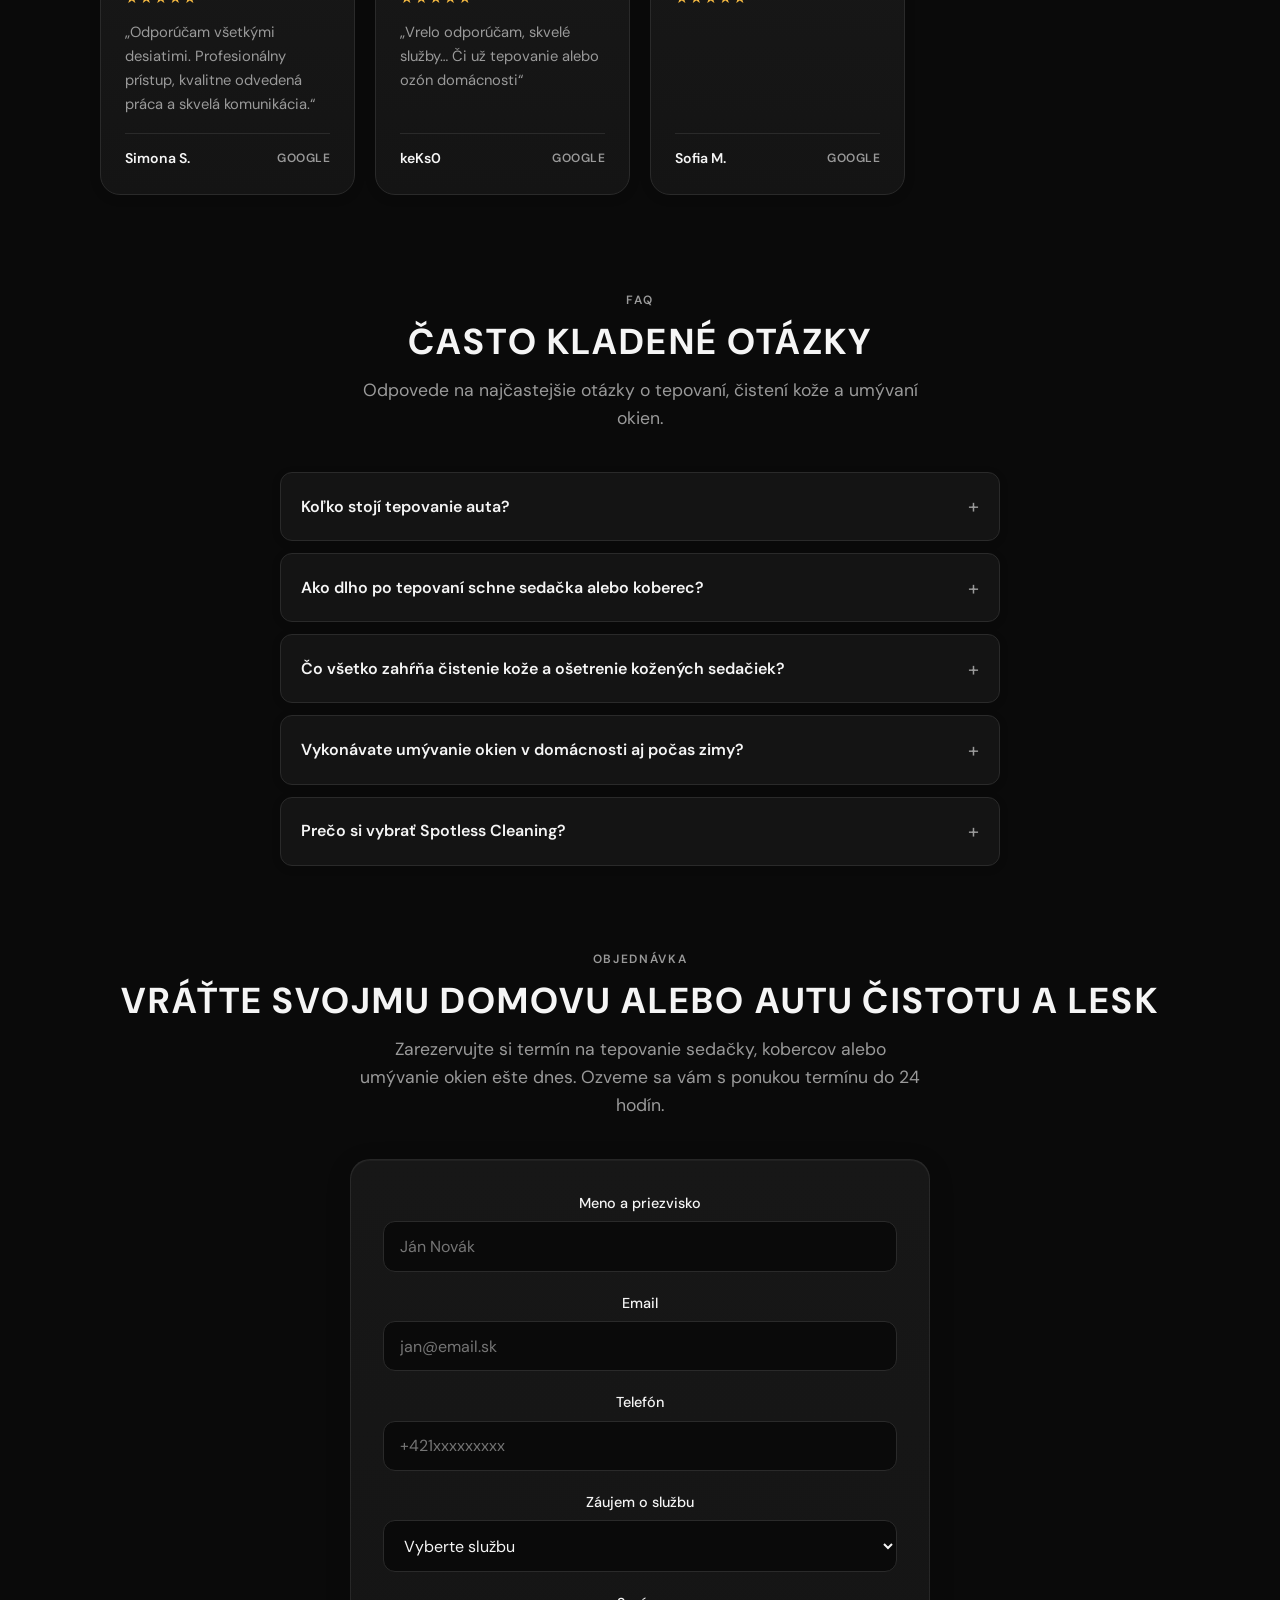
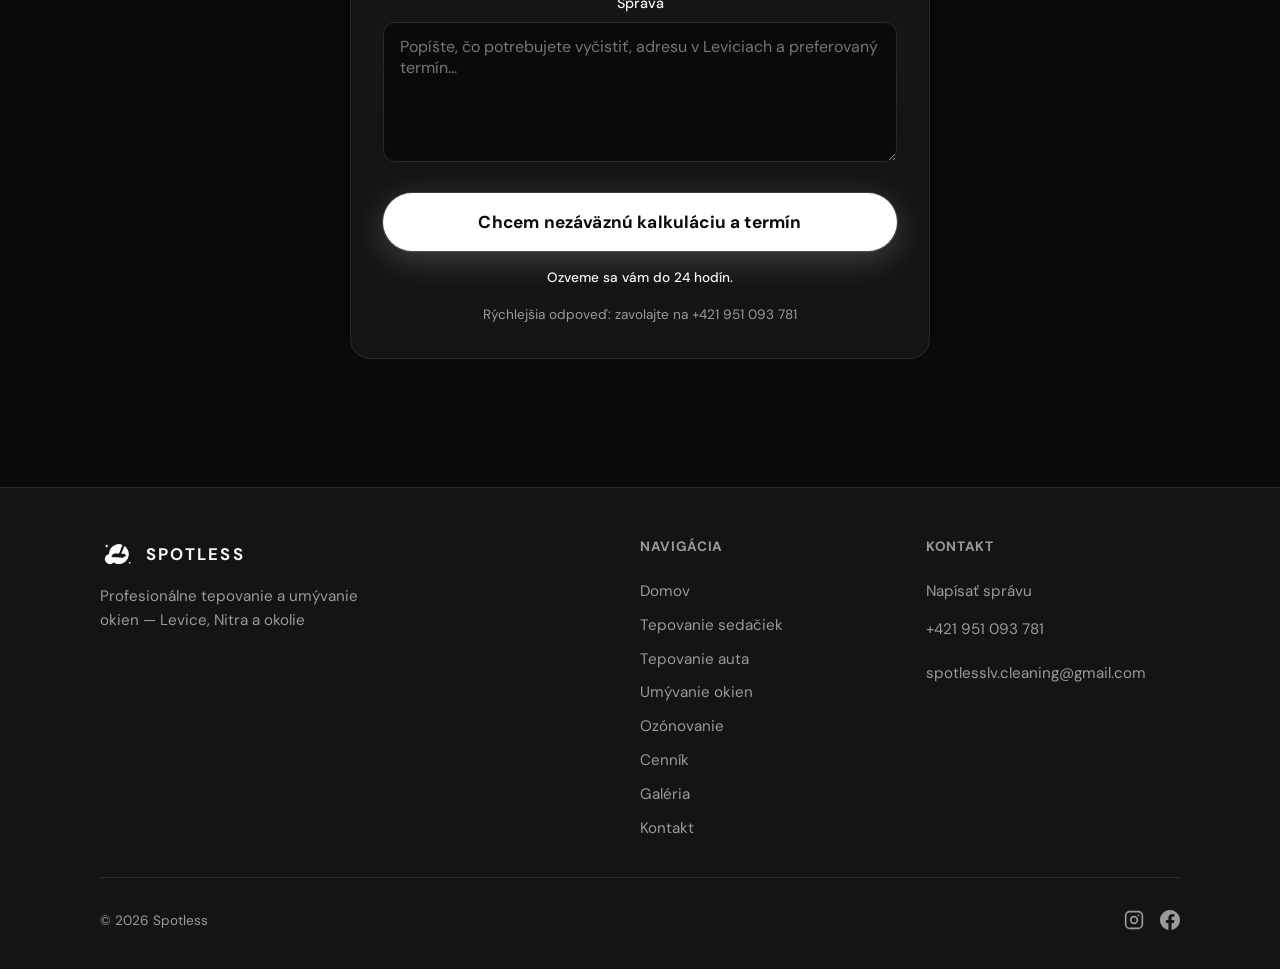
==== commit 92412ed0: "Replace placeholder review with Mário Horváth Google review text. Co-authored-by: Cursor <cursoragen" ====
--- a/index.html
+++ b/index.html
@@ -108,6 +108,12 @@
         "author": { "@type": "Person", "name": "srandista11 nuda" },
         "reviewRating": { "@type": "Rating", "ratingValue": "5", "bestRating": "5" },
         "reviewBody": "Vynikajúca práca, zariadenie je úžasné, odstránilo všetky škvrny, ktoré bez ohľadu na to, ako veľmi som sa snažil, nezmizli a chlapík bol naozaj milý s dobrým prístupom."
+      },
+      {
+        "@type": "Review",
+        "author": { "@type": "Person", "name": "Mário H." },
+        "reviewRating": { "@type": "Rating", "ratingValue": "5", "bestRating": "5" },
+        "reviewBody": "Názov neklame, práca bola perfektná. Personál bol profesionálny a rýchly, čo je vždy dobré. Vrelo odporúčam. 10/10"
       }
     ]
   }
@@ -341,6 +347,14 @@
         <div class="reviews-grid" id="reviews-grid" data-static-content="true">
           <article class="review-card">
             <div class="review-stars" aria-label="5 z 5 hviezdičiek">★★★★★</div>
+            <blockquote class="review-card__text">„Názov neklame, práca bola perfektná. Personál bol profesionálny a rýchly, čo je vždy dobré. Vrelo odporúčam. 10/10“</blockquote>
+            <footer class="review-card__footer">
+              <cite class="review-card__author">Mário H.</cite>
+              <span class="review-card__source">Google</span>
+            </footer>
+          </article>
+          <article class="review-card">
+            <div class="review-stars" aria-label="5 z 5 hviezdičiek">★★★★★</div>
             <blockquote class="review-card__text">„Vynikajúca práca, zariadenie je úžasné, odstránilo všetky škvrny, ktoré bez ohľadu na to, ako veľmi som sa snažil, nezmizli a chlapík bol naozaj milý s dobrým prístupom.“</blockquote>
             <footer class="review-card__footer">
               <cite class="review-card__author">srandista11 nuda</cite>
@@ -383,13 +397,6 @@
             <div class="review-stars" aria-label="5 z 5 hviezdičiek">★★★★★</div>
             <footer class="review-card__footer">
               <cite class="review-card__author">Sofia M.</cite>
-              <span class="review-card__source">Google</span>
-            </footer>
-          </article>
-          <article class="review-card review-card--rating-only">
-            <div class="review-stars" aria-label="5 z 5 hviezdičiek">★★★★★</div>
-            <footer class="review-card__footer">
-              <cite class="review-card__author">Overené hodnotenie</cite>
               <span class="review-card__source">Google</span>
             </footer>
           </article>
